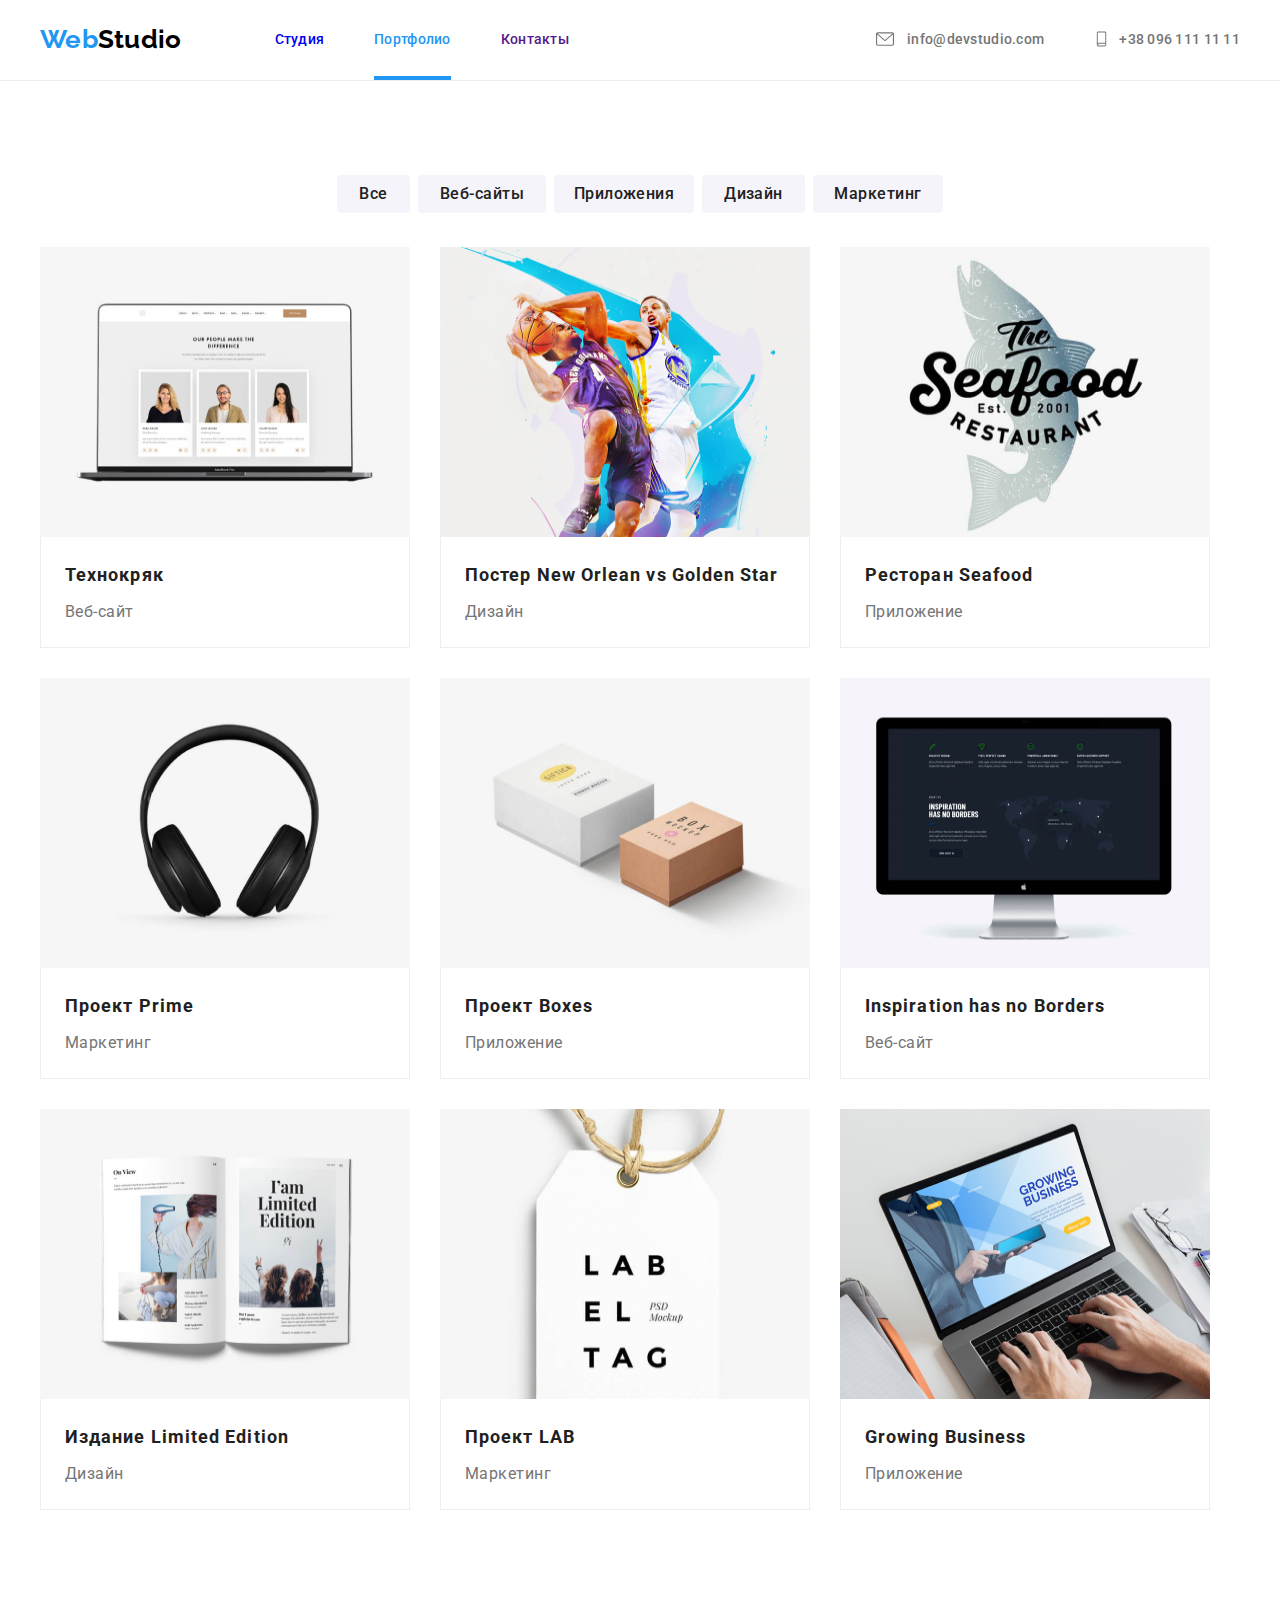
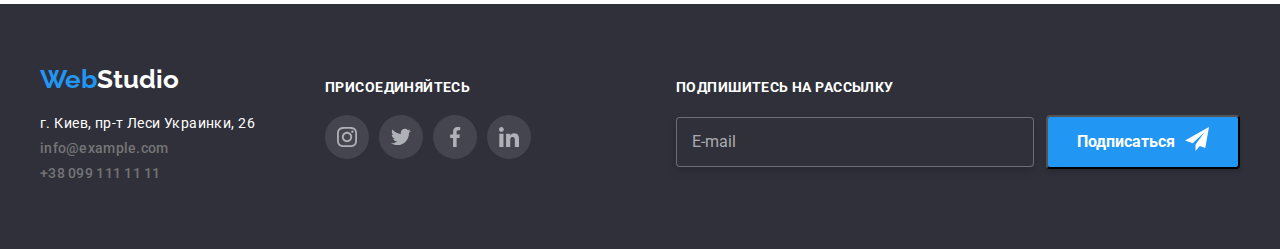
==== portfolio.html @ 37cac884 "Создает репозиторий" ====
<!DOCTYPE html>
<html lang="ru">
<head>
    <meta charset="UTF-8">
    <meta name="viewport" content="width=device-width, initial-scale=1.0">
    <title lang="en">WebStudio</title>
    <link <link href="https://fonts.googleapis.com/css2?family=Raleway:wght@700&family=Roboto:wght@400;500;700;900&display=swap" rel="stylesheet">
    <link rel="stylesheet" href="https://cdnjs.cloudflare.com/ajax/libs/modern-normalize/1.0.0/modern-normalize.min.css" integrity="sha512-ISS7cAi1PEhQ8jnbJpJZMd29NlhNj4AWYyLOSp2CE/CsHxTCu+r+t0D2yoJudVrd0/8fTVPUVDzY5Tvli75u/g==" crossorigin="anonymous" />
    <link rel="stylesheet" href="./css/portfolio.min.css">
</head>
<body class="portfolio-body">
    <header class="header header-portfolio">
            <div class="container">
                    <nav class="nav">
                        <div class="container-nav">
                            <a class="container-nav-logo animate__bounce" lang="en" href="#">
                            <span class="logo-first">Web</span><span class="logo-second">Studio</span>
                            </a>
                            <ul class="container-nav-nav-list">
                                <li class="nav-list"><a class="nav-list-studio" href="index.html">Студия</a></li>
                                <li class="nav-list"><a class="nav-list-portfolio current-portfolio" href="portfolio.html">Портфолио</a></li>
                                <li class="nav-list"><a class="nav-list-contacts" href="">Контакты</a></li>                               
                            </ul>
                        </div>
                    </nav>
                    <ul class="container-contacts">
                        <li class="contacts-envelope contacts">
                             
                            <a class="mail" href="mailto:info@devstudio.com"><svg class="icon-envelope">
                                <use  href="./symbol-defs.svg#icon-envelope"></use></svg>info@devstudio.com</a>
                        </li>
                        <li class="contacts-smartphone contacts">
                            
                            <a class="tel " href="tel:+380961111111"><svg class="icon-smartphone">
                                <use  href="./symbol-defs.svg#icon-smartphone-1"></use></svg>+38 096 111 11 11</a>
                        </li>
                    </ul>                  
            </div>                    
        </header>
    <main>
        
            <section class="btn-list container">
                <ul class="btn-list">
                    <div class="container-btn-list">
                        <li class="btn-sheet"><button class="btn-item btn-first" type="button">Все</button></li>
                        <li class="btn-sheet"><button class="btn-item btn-second" type="button">Веб-сайты</button></li>
                        <li class="btn-sheet"><button class="btn-item btn-third" type="button">Приложения</button></li>
                        <li class="btn-sheet"><button class="btn-item btn-fourth" type="button">Дизайн</button></li>
                        <li class="btn-sheet"><button class="btn-item btn-fifth" type="button">Маркетинг</button></li>
                    </div>
                </ul>
            </section>
            <section class="examples">
                <ul class="examples-list">
                    <div class="container-examples-list container">
                        
                            <li class="examples-item">
                                <a class="examples-link" href="#">
                                    <div class="item-one">
                                        <div class="examples-foto">
                                            <img class="examples-item-picture" src="Images/portfolio/img.png" alt="Ноутбук с примером работы" width="370" height="290">
                                            <div class="examples-text"><p>Технокряк это современная площадка распространения коронавируса. Компании используют эту платформу для цифрового шпионажа и атак на защищённые сервера конкурентов.</p></div>
                                        </div>
                                        <div class="card"><h2 class="examples-title">Технокряк</h2><p class="example-description">Веб-сайт</p></div>
                                    </div>
                                </a>
                            </li>
                            <li class="examples-item">
                                <a class="examples-link" href="#">
                                    <div class="item-one">
                                        <div class="examples-foto">
                                            <img class="examples-item-picture" src="Images/portfolio/img-1.png" alt="Ноутбук с примером работы" width="370" height="290">
                                            <div class="examples-text"><p>Технокряк это современная площадка распространения коронавируса. Компании используют эту платформу для цифрового шпионажа и атак на защищённые сервера конкурентов.</p></div>
                                        </div>
                                        <div class="card"><h2 class="examples-title">Постер <span lang="en"> New Orlean vs Golden Star</span></h2><p class="example-description">Дизайн</p></div>
                                    </div>
                                </a>
                            </li>
                            <li class="examples-item">
                                <a class="examples-link" href="#">
                                    <div class="item-one">
                                        <div class="examples-foto">
                                            <img class="examples-item-picture" src="Images/portfolio/img-2.png" alt="Ноутбук с примером работы" width="370" height="290">
                                            <div class="examples-text"><p>Технокряк это современная площадка распространения коронавируса. Компании используют эту платформу для цифрового шпионажа и атак на защищённые сервера конкурентов.</p></div>
                                        </div>
                                        <div class="card"><h2 class="examples-title">Ресторан <span lang="en">Seafood</span></h2><p class="example-description">Приложение</p></div
                                    </div>
                                </a>
                            </li>
                            <li class="examples-item">
                                <a class="examples-link" href="#">
                                    <div class="item-one">
                                        <div class="examples-foto">
                                            <img class="examples-item-picture" src="Images/portfolio/img-3.png" alt="Ноутбук с примером работы" width="370" height="290">
                                            <div class="examples-text"><p>Технокряк это современная площадка распространения коронавируса. Компании используют эту платформу для цифрового шпионажа и атак на защищённые сервера конкурентов.</p></div>
                                        </div>
                                        <div class="card"><h2 class="examples-title">Проект <span lang="en">Prime</span></h2><p class="example-description">Маркетинг</p></div>
                                    </div>
                                </a>
                            </li>
                            <li class="examples-item">
                                <a class="examples-link" href="#">
                                    <div class="item-one">
                                        <div class="examples-foto">
                                            <img class="examples-item-picture" src="Images/portfolio/img-4.png" alt="Ноутбук с примером работы" width="370" height="290">
                                            <div class="examples-text"><p>Технокряк это современная площадка распространения коронавируса. Компании используют эту платформу для цифрового шпионажа и атак на защищённые сервера конкурентов.</p></div>
                                        </div>
                                        <div class="card"><h2 class="examples-title">Проект <span lang="en">Boxes</span></h2><p class="example-description">Приложение</p></div>
                                    </div>
                                </a>
                            </li>
                            <li class="examples-item">
                                <a class="examples-link" href="#">
                                    <div class="item-one">
                                        <div class="examples-foto">
                                            <img class="examples-item-picture" src="Images/portfolio/img-5.png" alt="Ноутбук с примером работы" width="370" height="290">
                                            <div class="examples-text"><p>Технокряк это современная площадка распространения коронавируса. Компании используют эту платформу для цифрового шпионажа и атак на защищённые сервера конкурентов.</p></div>
                                        </div>
                                        <div class="card"><h2 class="examples-title" lang="en">Inspiration has no Borders</h2><p class="example-description">Веб-сайт</p></div>
                                    </div>
                                </a>
                            </li>
                            <li class="examples-item">
                                <a class="examples-link" href="#">
                                    <div class="item-one">
                                        <div class="examples-foto">
                                            <img class="examples-item-picture" src="Images/portfolio/img-6.png" alt="Ноутбук с примером работы" width="370" height="290">
                                            <div class="examples-text"><p>Технокряк это современная площадка распространения коронавируса. Компании используют эту платформу для цифрового шпионажа и атак на защищённые сервера конкурентов.</p></div>
                                        </div>
                                        <div class="card"><h2 class="examples-title">Издание <span lang="en">Limited Edition</span></h2><p class="example-description">Дизайн</p></div>
                                    </div>
                                </a>
                            </li>
                            <li class="examples-item">
                                <a class="examples-link" href="#">
                                    <div class="item-one">
                                        <div class="examples-foto">
                                            <img class="examples-item-picture" src="Images/portfolio/img-7.png" alt="Ноутбук с примером работы" width="370" height="290">
                                            <div class="examples-text"><p>Технокряк это современная площадка распространения коронавируса. Компании используют эту платформу для цифрового шпионажа и атак на защищённые сервера конкурентов.</p></div>
                                        </div>
                                        <div class="card"><h2 class="examples-title">Проект <span lang="en">LAB</span></h2><p class="example-description">Маркетинг</p></div>
                                    </div>
                                </a>
                            </li>
                            <li class="examples-item">
                                <a class="examples-link" href="#">
                                    <div class="item-one">
                                        <div class="examples-foto">
                                            <img class="examples-item-picture" src="Images/portfolio/img-8.png" alt="Ноутбук с примером работы" width="370" height="290">
                                            <div class="examples-text"><p>Технокряк это современная площадка распространения коронавируса. Компании используют эту платформу для цифрового шпионажа и атак на защищённые сервера конкурентов.</p></div>
                                        </div>
                                        <div class="card"><h2 class="examples-title" lang="en">Growing Business</h2><p class="example-description">Приложение</p></div>
                                    </div>
                                </a>
                            </li>
                    </div>
                </ul>
            </section>
        
    </main>
    <footer class="footer">
        <div class="container footer-all">
            <div class="footer-content">
                <div class="container-adress">
                    <div class="container-logo">
                        <a class="container-nav-logo" lang="en" href="#"> 
                            <span class="logo-first">Web</span><span class="logo-foot">Studio</span></a> 
                    </div>
                    <address class="adress">
                        <div class="container-adress">
                            <p class="adress-sity">г. Киев, пр-т Леси Украинки, 26</p>
                            <ul class="contacts">
                                <li><a class="mail mail-footer" href="mailto:info@example.com">info@example.com</a></li>
                                <li><a class="tel" href="tel:+380991111111">+38 099 111 11 11</a></li>
                            </ul>
                        </div>
                    </address>
                </div>
                <div class="container-join">
                    <p class="join">присоединяйтесь</p>
                    <ul class="social-list">
                        <div class="container-social-list">
                            <li class="social-list-item social-list-footer"><a class="social-link social-link-footer" href="#"><svg class="social-icon"><use href="./symbol-defs.svg#icon-instagram-2-1"></use></svg></a></li>
                            <li class="social-list-item social-list-footer"><a class="social-link social-link-footer" href="#"><svg class="social-icon"><use href="./symbol-defs.svg#icon-twitter-1-1"></use></svg></a></li>
                            <li class="social-list-item social-list-footer"><a class="social-link social-link-footer" href="#"><svg class="social-icon"><use href="./symbol-defs.svg#icon-facebook-1-1"></use></svg></a></li>
                            <li class="social-list-item social-list-footer"><a class="social-link social-link-footer" href="#"><svg class="social-icon"><use href="./symbol-defs.svg#icon-linkedin-1-1"></use></svg></a></li>
                        </div>
                    </ul>
                </div>
            </div> 
            <div class="footer-form">
                <p class="footer-form-title">Подпишитесь на рассылку</p>
                    <form>
                        <div class="form-shape">
                            <input class="footer-input-mail" type="text" name="footer-form-name" placeholder=" " id="form-mail" >
                            <label class="footer-form-name" for="form-mail">E-mail</label>
                            <button type="submit" class="footer-form-btn">
                                <span class="footer-btn-title">Подписаться</span>
                                <svg  class="footer-form-icon"><use href="./symbol-defs.svg#icon-icon-send-1"></use></svg>
                            </button>
                        </div>
                    </form>   
            </div>   
        </div>    
    </footer>     
</body>
</html>
---- css/portfolio.min.css ----
h1,h2,h3,h4,h5,h6{margin:0}ul,ol{margin:0;padding:0}p{margin:0}body{margin:0}.container-nav{display:-webkit-box;display:-ms-flexbox;display:flex;-webkit-box-align:center;-ms-flex-align:center;align-items:center}.container-nav-nav-list{display:-webkit-box;display:-ms-flexbox;display:flex;-webkit-box-align:center;-ms-flex-align:center;align-items:center;color:#212121;position:relative}.container-nav-logo{font-size:26px;font-weight:700;line-height:1.192;font-family:Raleway,sans-serif;text-decoration:none;-webkit-animation-duration:1000ms;animation-duration:1000ms}.logo-first{color:#2196F3}.logo-second{color:#000000}.nav-list{position:relative}.header{padding-bottom:25px;padding-top:24px}.header .container-nav-logo{margin-right:93px}.nav-list:not(:first-child){margin-left:50px}.nav-list-studio,.nav-list-portfolio,.nav-list-contacts{-webkit-transition:250ms cubic-bezier(0.4, 0, 0.2, 1);transition:250ms cubic-bezier(0.4, 0, 0.2, 1);display:block}.mail .icon-envelope{width:24px;height:18px;margin-right:10px;fill:#757575}.mail{display:-webkit-box;display:-ms-flexbox;display:flex;-webkit-box-align:center;-ms-flex-align:center;align-items:center;-webkit-transition:250ms cubic-bezier(0.4, 0, 0.2, 1);transition:250ms cubic-bezier(0.4, 0, 0.2, 1)}.tel{display:-webkit-box;display:-ms-flexbox;display:flex;-webkit-box-align:center;-ms-flex-align:center;align-items:center;-webkit-transition:250ms cubic-bezier(0.4, 0, 0.2, 1);transition:250ms cubic-bezier(0.4, 0, 0.2, 1)}.tel .icon-smartphone{width:15px;height:24px;margin-right:10px;fill:#757575}.current-studio{color:#2196F3}.current-studio::after{content:'';display:block;width:100%;height:4px;background-color:#2196F3;position:absolute;top:44px}.current-portfolio{color:#2196F3}.current-portfolio::after{content:'';width:100%;display:block;height:4px;background-color:#2196F3;position:absolute;top:45px}.contacts-smartphone{margin-left:50px;display:-webkit-box;display:-ms-flexbox;display:flex;-webkit-box-align:center;-ms-flex-align:center;align-items:center}.contacts-envelope{display:-webkit-box;display:-ms-flexbox;display:flex;-webkit-box-align:center;-ms-flex-align:center;align-items:center}.icon-envelope:hover,.icon-envelope:focus,.icon-smartphone:hover,.icon-smartphone:focus{fill:#2196F3}.mail:focus .icon-envelope,.mail:hover .icon-envelope,.tel:hover .icon-smartphone,.tel:focus .icon-smartphone{fill:#2196F3}.container{width:1200px;padding:0 15px;margin:0 auto}.header>.container{display:-webkit-box;display:-ms-flexbox;display:flex;-webkit-box-align:center;-ms-flex-align:center;align-items:center;-webkit-box-pack:justify;-ms-flex-pack:justify;justify-content:space-between}.container-contacts{display:-webkit-box;display:-ms-flexbox;display:flex;-webkit-box-align:center;-ms-flex-align:center;align-items:center}.nav{font-family:Roboto,sans-serif;font-style:normal;font-weight:500;font-size:14px;line-height:1.143;letter-spacing:0.02em}.nav-list,.contacts,.advantages-list,.we_made_job-list,.our-team-list,.btn-list,.examples-list{list-style:none}.nav-list-studio,.nav-list-portfolio,.nav-list-contacts{text-decoration:none}.nav-list-studio:hover,.nav-list-studio:focus,.nav-list-portfolio:hover,.nav-list-portfolio:focus,.nav-list-contacts:hover,.nav-list-contacts:focus{color:#2196F3}.mail,.tel{text-decoration:none;color:#757575;font-style:normal;font-family:Roboto,sans-serif;font-style:normal;font-weight:500;font-size:14px;line-height:1.143;letter-spacing:0.02em}.mail:hover,.mail:focus,.tel:hover,.tel:focus{color:#2196F3}.name{padding-top:30px}.position{margin-top:10px}.our_team-item-title{font-family:Roboto,sans-serif;font-style:normal;font-weight:500;font-size:16px;line-height:1.188;text-align:center;letter-spacing:0.03em;color:#212121}.our_team-item-position{font-family:Roboto,sans-serif;font-style:normal;font-weight:normal;font-size:16px;line-height:1.188;text-align:center;letter-spacing:0.03em;color:#757575;margin-bottom:16px}.card-item-studio{border-radius:0 0 4px 4px;-webkit-box-shadow:0px 1px 3px rgba(0,0,0,0.12),0px 1px 1px rgba(0,0,0,0.14),0px 2px 1px rgba(0,0,0,0.2);box-shadow:0px 1px 3px rgba(0,0,0,0.12),0px 1px 1px rgba(0,0,0,0.14),0px 2px 1px rgba(0,0,0,0.2);background-color:#FFFFFF}.our_team{padding-top:94px;padding-bottom:94px;background-color:#F5F4FA}.our-team-list{display:-webkit-box;display:-ms-flexbox;display:flex;-webkit-box-pack:justify;-ms-flex-pack:justify;justify-content:space-between;margin-top:50px;padding-bottom:30px}.our-team-list:not(:last-child){margin-right:30px}.our_team{background-color:#F5F4FA}.social-list{list-style-type:none}.social-list-item{display:-webkit-box;display:-ms-flexbox;display:flex}.social-link{display:-webkit-box;display:-ms-flexbox;display:flex;-webkit-box-pack:center;-ms-flex-pack:center;justify-content:center;-webkit-box-align:center;-ms-flex-align:center;align-items:center;width:44px;height:44px;border-radius:50%;-webkit-transition:250ms cubic-bezier(0.4, 0, 0.2, 1);transition:250ms cubic-bezier(0.4, 0, 0.2, 1)}.social-link:hover,.social-link:focus{background-color:#2196F3}.container-social-list{display:-webkit-box;display:-ms-flexbox;display:flex;-webkit-box-pack:justify;-ms-flex-pack:justify;justify-content:space-between;padding-bottom:30px;padding-right:32px;padding-left:32px}.social-icon{display:inline-block;margin-left:auto;margin-right:auto;margin-top:auto;margin-bottom:auto;width:20px;height:20px;fill:#AFB1B8}.social-link:hover .social-icon,.social-link:focus .social-icon{fill:#FFFFFF}.footer{background-color:#2F303A;padding-top:60px;padding-bottom:60px}.join{font-family:Roboto;font-style:normal;font-weight:bold;font-size:14px;line-height:1.143;letter-spacing:0.03em;text-transform:uppercase;color:#FFFFFF;margin-bottom:20px}.footer-all{display:-webkit-box;display:-ms-flexbox;display:flex;-webkit-box-pack:justify;-ms-flex-pack:justify;justify-content:space-between}.footer-form-title{font-family:Roboto,sans-serif;font-style:normal;font-weight:bold;font-size:14px;line-height:1.143;letter-spacing:0.03em;text-transform:uppercase;margin-bottom:20px;color:#FFFFFF}.form-shape{position:relative;display:-webkit-box;display:-ms-flexbox;display:flex;-webkit-box-align:center;-ms-flex-align:center;align-items:center}.footer-form{margin-left:70px;padding-top:15px}.footer-content{display:-webkit-box;display:-ms-flexbox;display:flex;-webkit-box-align:start;-ms-flex-align:start;align-items:flex-start}.footer-btn-title{font-family:Roboto,sans-serif;font-style:normal;font-weight:bold;font-size:16px;line-height:1.875;color:#FFFFFF}.footer-form-btn{background-color:#2196F3;-webkit-box-shadow:0px 4px 4px rgba(0,0,0,0.15);box-shadow:0px 4px 4px rgba(0,0,0,0.15);border-radius:4px;display:-webkit-box;display:-ms-flexbox;display:flex;margin-left:12px;padding:10px 29px}.footer-input-mail{border:1px solid rgba(255,255,255,0.3);-webkit-box-sizing:border-box;box-sizing:border-box;-webkit-filter:drop-shadow(0px 4px 4px rgba(0,0,0,0.15));filter:drop-shadow(0px 4px 4px rgba(0,0,0,0.15));border-radius:4px;width:358px;height:50px;background-color:#2F303A;padding-left:75px;color:#ffffff}.footer-form-name{font-family:Roboto,sans-serif;font-style:normal;font-weight:normal;font-size:16px;line-height:1.25;color:rgba(255,255,255,0.6);position:absolute;top:50%;-webkit-transform:translateY(-50%);transform:translateY(-50%);left:16px}.footer-form-icon{width:24px;height:24px;margin-left:10px}.logo-foot{color:#ffffff}.social-link-footer{background:rgba(255,255,255,0.1)}.social-list-footer:not(:last-child){margin-right:10px}.container-logo{margin-bottom:20px}.container-address{text-align:left}.container-join{margin-left:70px;padding-top:15px}.container-join .container-social-list{padding-left:0}.adress-sity{font-family:Roboto,sans-serif;font-style:normal;font-weight:normal;font-size:14px;line-height:24px1 0.714;letter-spacing:0.03em;color:#FFFFFF;margin-bottom:9px}.mail-footer{display:block;margin-bottom:9px}.portfolio-body{margin:0}.container-btn-list{display:-webkit-box;display:-ms-flexbox;display:flex;-webkit-box-pack:center;-ms-flex-pack:center;justify-content:center;padding-bottom:34px;padding-top:94px}.header-portfolio{border-bottom:1px solid #ECECEC}.card{padding:20px;padding-top:20px;padding-bottom:20px;padding-left:24px;padding-right:24px;border-bottom:1px solid #eeeeee;border-left:1px solid #eeeeee;border-right:1px solid #eeeeee}.btn-item{display:block;height:38px;background-color:#F5F4FA;border-radius:4px;border-color:transparent;-webkit-transition:250ms cubic-bezier(0.4, 0, 0.2, 1);transition:250ms cubic-bezier(0.4, 0, 0.2, 1);font-family:Roboto,sans-serif;font-style:normal;font-weight:500;font-size:16px;line-height:1.625;text-align:center;letter-spacing:0.03em;color:#212121}.btn-item:hover,.btn-item:focus{background-color:#2196F3;color:#ffffff;-webkit-box-shadow:0px 4px 4px rgba(0,0,0,0.2);box-shadow:0px 4px 4px rgba(0,0,0,0.2)}.btn-first{width:73px}.btn-second{width:128px}.btn-third{width:140px}.btn-fourth{width:103px}.btn-fifth{width:130px}.btn-list{font-family:Roboto,sans-serif;font-style:normal;font-weight:500;font-size:16px;line-height:1.625;text-align:center;letter-spacing:0.03em;color:#212121}.btn-sheet:not(:last-child){margin-right:8px}.examples-item-picture{display:block}.container-examples-list{display:-webkit-box;display:-ms-flexbox;display:flex;-ms-flex-wrap:wrap;flex-wrap:wrap;padding-bottom:94px}.examples-item:not(:nth-child(3n+1)){margin-left:30px}.examples-item{-ms-flex-preferred-size:CALC(-56.66667%);flex-basis:CALC(-56.66667%)}.examples-item:not(:nth-child(n+7)){margin-bottom:30px}.examples-link{display:block}.examples-link:focus,.examples-link:hover{-webkit-box-shadow:0px 4px 4px rgba(0,0,0,0.2);box-shadow:0px 4px 4px rgba(0,0,0,0.2)}.examples-foto{position:relative;overflow:hidden}.examples-text{position:absolute;top:0;left:0;width:100%;height:100%;padding-left:24px;padding-right:24px;padding-top:63px;padding-bottom:63px;font-family:Roboto,sans-serif;font-style:normal;font-weight:normal;font-size:18px;line-height:1.556;letter-spacing:0.03em;color:#FFFFFF;background-color:rgba(33,150,243,0.9);-webkit-transition:-webkit-transform 250ms cubic-bezier(0.4, 0, 0.2, 1);transition:-webkit-transform 250ms cubic-bezier(0.4, 0, 0.2, 1);transition:transform 250ms cubic-bezier(0.4, 0, 0.2, 1);transition:transform 250ms cubic-bezier(0.4, 0, 0.2, 1), -webkit-transform 250ms cubic-bezier(0.4, 0, 0.2, 1);-webkit-transform:translateY(100%);transform:translateY(100%)}.examples-link:hover .examples-text,.examples-link:focus .examples-text{-webkit-transform:translateY(0);transform:translateY(0)}.examples-title{font-family:Roboto,sans-serif;font-style:normal;font-weight:bold;font-size:18px;line-height:2;letter-spacing:0.06em;color:#212121;padding-bottom:4px}.example-description{font-family:Roboto,sans-serif;font-style:normal;font-weight:normal;font-size:16px;line-height:1.875;letter-spacing:0.03em;color:#757575}.padding{padding-bottom:94px}.examples-link{text-decoration:none}
/*# sourceMappingURL=portfolio.min.css.map */
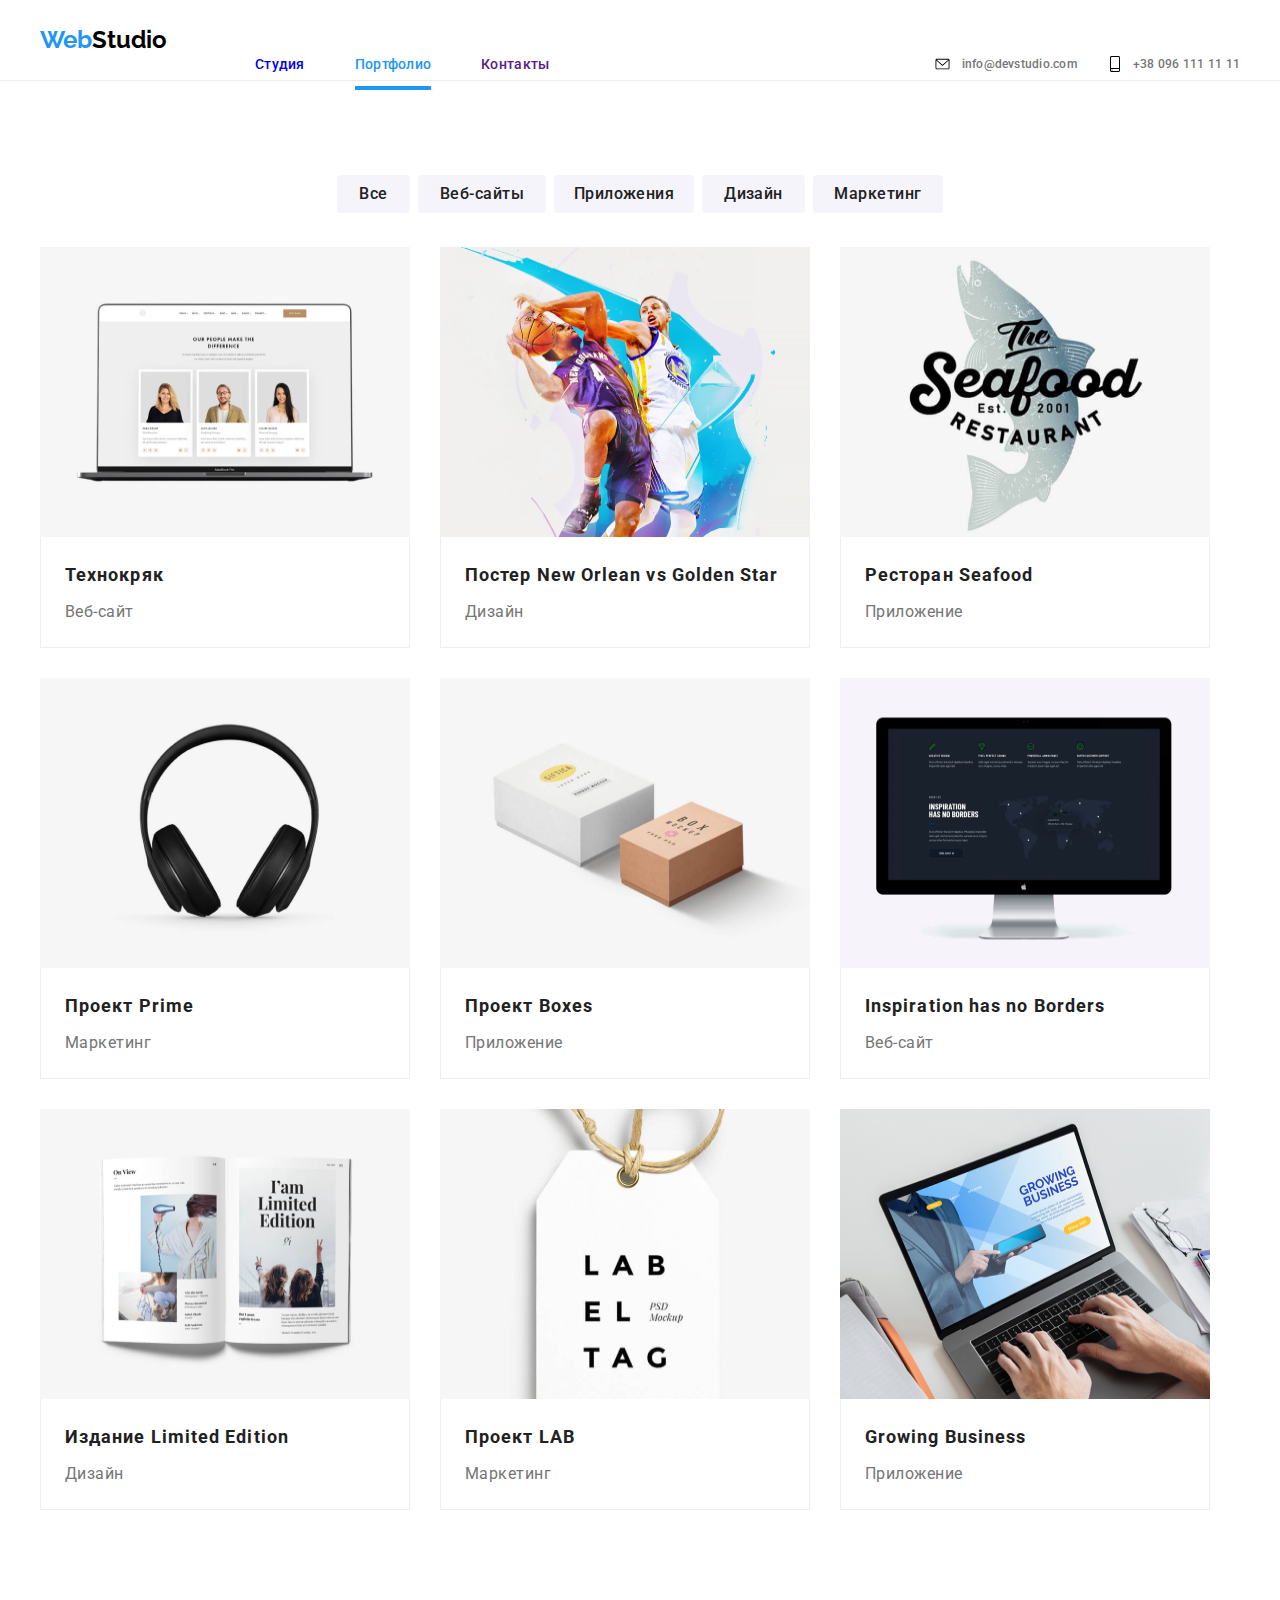
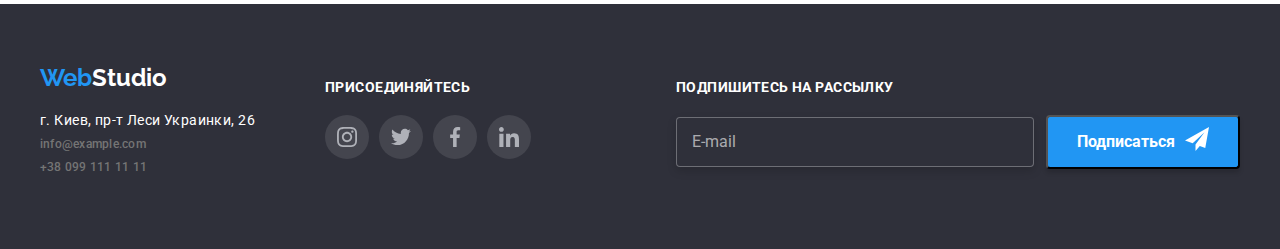
==== commit 938f479d: "Делает хеадер" ====
--- a/portfolio.html
+++ b/portfolio.html
@@ -10,32 +10,38 @@
 </head>
 <body class="portfolio-body">
     <header class="header header-portfolio">
-            <div class="container">
-                    <nav class="nav">
-                        <div class="container-nav">
-                            <a class="container-nav-logo animate__bounce" lang="en" href="#">
-                            <span class="logo-first">Web</span><span class="logo-second">Studio</span>
-                            </a>
-                            <ul class="container-nav-nav-list">
-                                <li class="nav-list"><a class="nav-list-studio" href="index.html">Студия</a></li>
-                                <li class="nav-list"><a class="nav-list-portfolio current-portfolio" href="portfolio.html">Портфолио</a></li>
-                                <li class="nav-list"><a class="nav-list-contacts" href="">Контакты</a></li>                               
-                            </ul>
-                        </div>
-                    </nav>
-                    <ul class="container-contacts">
-                        <li class="contacts-envelope contacts">
-                             
-                            <a class="mail" href="mailto:info@devstudio.com"><svg class="icon-envelope">
-                                <use  href="./symbol-defs.svg#icon-envelope"></use></svg>info@devstudio.com</a>
-                        </li>
-                        <li class="contacts-smartphone contacts">
+        <div class="container">
+            <nav class="nav">
+               <a class="container-nav-logo animate__bounce" lang="en" href="#">
+                   <span class="logo-first">Web</span><span class="logo-second">Studio</span>
+               </a>
+               <button type="button" class="close-menu-btn is-open" data-menu-button>
+                   <svg class="close-menu-icon" aria-label="Переключатель мобильного меню">
+                       <use  class="close-btn-icon"  href="./symbol-defs.svg#icon-close_40px-1"></use>
+                       <use class="menu-btn-icon"  href="./symbol-defs.svg#icon-menu_40px-1"></use>
+                   </svg>
+               </button>
+               <div class="additional-menu">
+                   <ul class="container-nav-nav-list">
+                       <li class="nav-list"><a class="nav-list-studio" href="index.html">Студия</a></li>
+                       <li class="nav-list"><a class="nav-list-portfolio current-portfolio" href="portfolio.html">Портфолио</a></li>
+                       <li class="nav-list"><a class="nav-list-contacts" href="">Контакты</a></li>                               
+                   </ul>
+                   <ul class="container-contacts">
+                       <li class="contacts-envelope contacts">
                             
-                            <a class="tel " href="tel:+380961111111"><svg class="icon-smartphone">
-                                <use  href="./symbol-defs.svg#icon-smartphone-1"></use></svg>+38 096 111 11 11</a>
-                        </li>
-                    </ul>                  
-            </div>                    
+                           <a class="mail" href="mailto:info@devstudio.com"><svg class="icon-envelope">
+                               <use  href="./symbol-defs.svg#icon-envelope"></use></svg>info@devstudio.com</a>
+                       </li>
+                       <li class="contacts-smartphone contacts">
+                           
+                           <a class="tel " href="tel:+380961111111"><svg class="icon-smartphone">
+                               <use  href="./symbol-defs.svg#icon-smartphone-1"></use></svg>+38 096 111 11 11</a>
+                       </li>
+                   </ul> 
+               </div>   
+           </nav>                      
+   </div>                
         </header>
     <main>
         
--- a/css/portfolio.min.css
+++ b/css/portfolio.min.css
@@ -1,2 +1,2 @@
-h1,h2,h3,h4,h5,h6{margin:0}ul,ol{margin:0;padding:0}p{margin:0}body{margin:0}.container-nav{display:-webkit-box;display:-ms-flexbox;display:flex;-webkit-box-align:center;-ms-flex-align:center;align-items:center}.container-nav-nav-list{display:-webkit-box;display:-ms-flexbox;display:flex;-webkit-box-align:center;-ms-flex-align:center;align-items:center;color:#212121;position:relative}.container-nav-logo{font-size:26px;font-weight:700;line-height:1.192;font-family:Raleway,sans-serif;text-decoration:none;-webkit-animation-duration:1000ms;animation-duration:1000ms}.logo-first{color:#2196F3}.logo-second{color:#000000}.nav-list{position:relative}.header{padding-bottom:25px;padding-top:24px}.header .container-nav-logo{margin-right:93px}.nav-list:not(:first-child){margin-left:50px}.nav-list-studio,.nav-list-portfolio,.nav-list-contacts{-webkit-transition:250ms cubic-bezier(0.4, 0, 0.2, 1);transition:250ms cubic-bezier(0.4, 0, 0.2, 1);display:block}.mail .icon-envelope{width:24px;height:18px;margin-right:10px;fill:#757575}.mail{display:-webkit-box;display:-ms-flexbox;display:flex;-webkit-box-align:center;-ms-flex-align:center;align-items:center;-webkit-transition:250ms cubic-bezier(0.4, 0, 0.2, 1);transition:250ms cubic-bezier(0.4, 0, 0.2, 1)}.tel{display:-webkit-box;display:-ms-flexbox;display:flex;-webkit-box-align:center;-ms-flex-align:center;align-items:center;-webkit-transition:250ms cubic-bezier(0.4, 0, 0.2, 1);transition:250ms cubic-bezier(0.4, 0, 0.2, 1)}.tel .icon-smartphone{width:15px;height:24px;margin-right:10px;fill:#757575}.current-studio{color:#2196F3}.current-studio::after{content:'';display:block;width:100%;height:4px;background-color:#2196F3;position:absolute;top:44px}.current-portfolio{color:#2196F3}.current-portfolio::after{content:'';width:100%;display:block;height:4px;background-color:#2196F3;position:absolute;top:45px}.contacts-smartphone{margin-left:50px;display:-webkit-box;display:-ms-flexbox;display:flex;-webkit-box-align:center;-ms-flex-align:center;align-items:center}.contacts-envelope{display:-webkit-box;display:-ms-flexbox;display:flex;-webkit-box-align:center;-ms-flex-align:center;align-items:center}.icon-envelope:hover,.icon-envelope:focus,.icon-smartphone:hover,.icon-smartphone:focus{fill:#2196F3}.mail:focus .icon-envelope,.mail:hover .icon-envelope,.tel:hover .icon-smartphone,.tel:focus .icon-smartphone{fill:#2196F3}.container{width:1200px;padding:0 15px;margin:0 auto}.header>.container{display:-webkit-box;display:-ms-flexbox;display:flex;-webkit-box-align:center;-ms-flex-align:center;align-items:center;-webkit-box-pack:justify;-ms-flex-pack:justify;justify-content:space-between}.container-contacts{display:-webkit-box;display:-ms-flexbox;display:flex;-webkit-box-align:center;-ms-flex-align:center;align-items:center}.nav{font-family:Roboto,sans-serif;font-style:normal;font-weight:500;font-size:14px;line-height:1.143;letter-spacing:0.02em}.nav-list,.contacts,.advantages-list,.we_made_job-list,.our-team-list,.btn-list,.examples-list{list-style:none}.nav-list-studio,.nav-list-portfolio,.nav-list-contacts{text-decoration:none}.nav-list-studio:hover,.nav-list-studio:focus,.nav-list-portfolio:hover,.nav-list-portfolio:focus,.nav-list-contacts:hover,.nav-list-contacts:focus{color:#2196F3}.mail,.tel{text-decoration:none;color:#757575;font-style:normal;font-family:Roboto,sans-serif;font-style:normal;font-weight:500;font-size:14px;line-height:1.143;letter-spacing:0.02em}.mail:hover,.mail:focus,.tel:hover,.tel:focus{color:#2196F3}.name{padding-top:30px}.position{margin-top:10px}.our_team-item-title{font-family:Roboto,sans-serif;font-style:normal;font-weight:500;font-size:16px;line-height:1.188;text-align:center;letter-spacing:0.03em;color:#212121}.our_team-item-position{font-family:Roboto,sans-serif;font-style:normal;font-weight:normal;font-size:16px;line-height:1.188;text-align:center;letter-spacing:0.03em;color:#757575;margin-bottom:16px}.card-item-studio{border-radius:0 0 4px 4px;-webkit-box-shadow:0px 1px 3px rgba(0,0,0,0.12),0px 1px 1px rgba(0,0,0,0.14),0px 2px 1px rgba(0,0,0,0.2);box-shadow:0px 1px 3px rgba(0,0,0,0.12),0px 1px 1px rgba(0,0,0,0.14),0px 2px 1px rgba(0,0,0,0.2);background-color:#FFFFFF}.our_team{padding-top:94px;padding-bottom:94px;background-color:#F5F4FA}.our-team-list{display:-webkit-box;display:-ms-flexbox;display:flex;-webkit-box-pack:justify;-ms-flex-pack:justify;justify-content:space-between;margin-top:50px;padding-bottom:30px}.our-team-list:not(:last-child){margin-right:30px}.our_team{background-color:#F5F4FA}.social-list{list-style-type:none}.social-list-item{display:-webkit-box;display:-ms-flexbox;display:flex}.social-link{display:-webkit-box;display:-ms-flexbox;display:flex;-webkit-box-pack:center;-ms-flex-pack:center;justify-content:center;-webkit-box-align:center;-ms-flex-align:center;align-items:center;width:44px;height:44px;border-radius:50%;-webkit-transition:250ms cubic-bezier(0.4, 0, 0.2, 1);transition:250ms cubic-bezier(0.4, 0, 0.2, 1)}.social-link:hover,.social-link:focus{background-color:#2196F3}.container-social-list{display:-webkit-box;display:-ms-flexbox;display:flex;-webkit-box-pack:justify;-ms-flex-pack:justify;justify-content:space-between;padding-bottom:30px;padding-right:32px;padding-left:32px}.social-icon{display:inline-block;margin-left:auto;margin-right:auto;margin-top:auto;margin-bottom:auto;width:20px;height:20px;fill:#AFB1B8}.social-link:hover .social-icon,.social-link:focus .social-icon{fill:#FFFFFF}.footer{background-color:#2F303A;padding-top:60px;padding-bottom:60px}.join{font-family:Roboto;font-style:normal;font-weight:bold;font-size:14px;line-height:1.143;letter-spacing:0.03em;text-transform:uppercase;color:#FFFFFF;margin-bottom:20px}.footer-all{display:-webkit-box;display:-ms-flexbox;display:flex;-webkit-box-pack:justify;-ms-flex-pack:justify;justify-content:space-between}.footer-form-title{font-family:Roboto,sans-serif;font-style:normal;font-weight:bold;font-size:14px;line-height:1.143;letter-spacing:0.03em;text-transform:uppercase;margin-bottom:20px;color:#FFFFFF}.form-shape{position:relative;display:-webkit-box;display:-ms-flexbox;display:flex;-webkit-box-align:center;-ms-flex-align:center;align-items:center}.footer-form{margin-left:70px;padding-top:15px}.footer-content{display:-webkit-box;display:-ms-flexbox;display:flex;-webkit-box-align:start;-ms-flex-align:start;align-items:flex-start}.footer-btn-title{font-family:Roboto,sans-serif;font-style:normal;font-weight:bold;font-size:16px;line-height:1.875;color:#FFFFFF}.footer-form-btn{background-color:#2196F3;-webkit-box-shadow:0px 4px 4px rgba(0,0,0,0.15);box-shadow:0px 4px 4px rgba(0,0,0,0.15);border-radius:4px;display:-webkit-box;display:-ms-flexbox;display:flex;margin-left:12px;padding:10px 29px}.footer-input-mail{border:1px solid rgba(255,255,255,0.3);-webkit-box-sizing:border-box;box-sizing:border-box;-webkit-filter:drop-shadow(0px 4px 4px rgba(0,0,0,0.15));filter:drop-shadow(0px 4px 4px rgba(0,0,0,0.15));border-radius:4px;width:358px;height:50px;background-color:#2F303A;padding-left:75px;color:#ffffff}.footer-form-name{font-family:Roboto,sans-serif;font-style:normal;font-weight:normal;font-size:16px;line-height:1.25;color:rgba(255,255,255,0.6);position:absolute;top:50%;-webkit-transform:translateY(-50%);transform:translateY(-50%);left:16px}.footer-form-icon{width:24px;height:24px;margin-left:10px}.logo-foot{color:#ffffff}.social-link-footer{background:rgba(255,255,255,0.1)}.social-list-footer:not(:last-child){margin-right:10px}.container-logo{margin-bottom:20px}.container-address{text-align:left}.container-join{margin-left:70px;padding-top:15px}.container-join .container-social-list{padding-left:0}.adress-sity{font-family:Roboto,sans-serif;font-style:normal;font-weight:normal;font-size:14px;line-height:24px1 0.714;letter-spacing:0.03em;color:#FFFFFF;margin-bottom:9px}.mail-footer{display:block;margin-bottom:9px}.portfolio-body{margin:0}.container-btn-list{display:-webkit-box;display:-ms-flexbox;display:flex;-webkit-box-pack:center;-ms-flex-pack:center;justify-content:center;padding-bottom:34px;padding-top:94px}.header-portfolio{border-bottom:1px solid #ECECEC}.card{padding:20px;padding-top:20px;padding-bottom:20px;padding-left:24px;padding-right:24px;border-bottom:1px solid #eeeeee;border-left:1px solid #eeeeee;border-right:1px solid #eeeeee}.btn-item{display:block;height:38px;background-color:#F5F4FA;border-radius:4px;border-color:transparent;-webkit-transition:250ms cubic-bezier(0.4, 0, 0.2, 1);transition:250ms cubic-bezier(0.4, 0, 0.2, 1);font-family:Roboto,sans-serif;font-style:normal;font-weight:500;font-size:16px;line-height:1.625;text-align:center;letter-spacing:0.03em;color:#212121}.btn-item:hover,.btn-item:focus{background-color:#2196F3;color:#ffffff;-webkit-box-shadow:0px 4px 4px rgba(0,0,0,0.2);box-shadow:0px 4px 4px rgba(0,0,0,0.2)}.btn-first{width:73px}.btn-second{width:128px}.btn-third{width:140px}.btn-fourth{width:103px}.btn-fifth{width:130px}.btn-list{font-family:Roboto,sans-serif;font-style:normal;font-weight:500;font-size:16px;line-height:1.625;text-align:center;letter-spacing:0.03em;color:#212121}.btn-sheet:not(:last-child){margin-right:8px}.examples-item-picture{display:block}.container-examples-list{display:-webkit-box;display:-ms-flexbox;display:flex;-ms-flex-wrap:wrap;flex-wrap:wrap;padding-bottom:94px}.examples-item:not(:nth-child(3n+1)){margin-left:30px}.examples-item{-ms-flex-preferred-size:CALC(-56.66667%);flex-basis:CALC(-56.66667%)}.examples-item:not(:nth-child(n+7)){margin-bottom:30px}.examples-link{display:block}.examples-link:focus,.examples-link:hover{-webkit-box-shadow:0px 4px 4px rgba(0,0,0,0.2);box-shadow:0px 4px 4px rgba(0,0,0,0.2)}.examples-foto{position:relative;overflow:hidden}.examples-text{position:absolute;top:0;left:0;width:100%;height:100%;padding-left:24px;padding-right:24px;padding-top:63px;padding-bottom:63px;font-family:Roboto,sans-serif;font-style:normal;font-weight:normal;font-size:18px;line-height:1.556;letter-spacing:0.03em;color:#FFFFFF;background-color:rgba(33,150,243,0.9);-webkit-transition:-webkit-transform 250ms cubic-bezier(0.4, 0, 0.2, 1);transition:-webkit-transform 250ms cubic-bezier(0.4, 0, 0.2, 1);transition:transform 250ms cubic-bezier(0.4, 0, 0.2, 1);transition:transform 250ms cubic-bezier(0.4, 0, 0.2, 1), -webkit-transform 250ms cubic-bezier(0.4, 0, 0.2, 1);-webkit-transform:translateY(100%);transform:translateY(100%)}.examples-link:hover .examples-text,.examples-link:focus .examples-text{-webkit-transform:translateY(0);transform:translateY(0)}.examples-title{font-family:Roboto,sans-serif;font-style:normal;font-weight:bold;font-size:18px;line-height:2;letter-spacing:0.06em;color:#212121;padding-bottom:4px}.example-description{font-family:Roboto,sans-serif;font-style:normal;font-weight:normal;font-size:16px;line-height:1.875;letter-spacing:0.03em;color:#757575}.padding{padding-bottom:94px}.examples-link{text-decoration:none}
+h1,h2,h3,h4,h5,h6{margin:0}ul,ol{margin:0;padding:0}p{margin:0}body{margin:0}.container-nav-logo{font-size:24px;font-weight:700;line-height:1.167;font-family:Raleway,sans-serif;text-decoration:none;-webkit-animation-duration:1000ms;animation-duration:1000ms}.logo-first{color:#2196F3}.close-btn-icon,.menu-btn-icon{fill:#000000;-webkit-transition:250ms cubic-bezier(0.4, 0, 0.2, 1);transition:250ms cubic-bezier(0.4, 0, 0.2, 1)}.close-menu-btn:hover .close-btn-icon,.close-menu-btn:focus .close-btn-icon,.close-menu-btn:hover .menu-btn-icon,.close-menu-btn:focus .menu-btn-icon{fill:#2196F3}.close-menu-btn{background-color:transparent;border:none}.close-menu-icon{width:40px;height:40px;fill:#000000}.close-menu-btn .close-btn-icon{display:none}.close-menu-btn.is-open .close-btn-icon{display:block}.close-menu-btn.is-open .menu-btn-icon{display:none}.logo-second{color:#000000}.header{padding-bottom:25px;padding-top:24px}.nav{position:relative;display:-webkit-box;display:-ms-flexbox;display:flex;-webkit-box-align:center;-ms-flex-align:center;align-items:center;-webkit-box-pack:justify;-ms-flex-pack:justify;justify-content:space-between}.additional-menu{opacity:0;position:absolute;width:100%;height:393px;top:100%;left:0;-webkit-transform:translateY(24px);transform:translateY(24px);background-color:white;display:-webkit-box;display:-ms-flexbox;display:flex;-webkit-box-orient:vertical;-webkit-box-direction:normal;-ms-flex-direction:column;flex-direction:column;-webkit-box-align:center;-ms-flex-align:center;align-items:center}.additional-menu.is-open{opacity:1}@media screen and (max-width: 767px){position:absolute;width:100%;height:393px;top:100%;left:0}.nav-list{font-family:Roboto;font-style:normal;font-weight:500;font-size:18px;line-height:1.167;letter-spacing:0.02em;color:#212121}a{text-decoration:none}ul{list-style-type:none}.nav-list-studio{position:relative}.nav-list-portfolio{position:relative}.container-nav-nav-list{padding-top:60px;margin-bottom:60px;display:-webkit-box;display:-ms-flexbox;display:flex;-webkit-box-orient:vertical;-webkit-box-direction:normal;-ms-flex-direction:column;flex-direction:column;-webkit-box-align:center;-ms-flex-align:center;align-items:center}.nav-list:not(:last-child){margin-bottom:40px}.container{width:480px;padding:0 15px;margin:0 auto}.mail,.tel{font-family:Roboto;font-style:normal;font-weight:500;font-size:18px;line-height:1.167;letter-spacing:0.02em;color:#757575;display:-webkit-box;display:-ms-flexbox;display:flex;-webkit-box-align:center;-ms-flex-align:center;align-items:center}.mail{margin-bottom:16px}.icon-envelope{width:19px;height:14px;margin-right:10px}.icon-smartphone{width:16px;height:20px;margin-right:10px}.container-contacts{display:-webkit-box;display:-ms-flexbox;display:flex;-webkit-box-orient:vertical;-webkit-box-direction:normal;-ms-flex-direction:column;flex-direction:column}.contacts-smartphone,.contacts-envelope{display:-webkit-box;display:-ms-flexbox;display:flex;-webkit-box-orient:horizontal;-webkit-box-direction:normal;-ms-flex-direction:row;flex-direction:row;-webkit-box-align:center;-ms-flex-align:center;align-items:center;padding:0;margin:0}.mail,.tel{display:-webkit-box;display:-ms-flexbox;display:flex;-webkit-box-align:center;-ms-flex-align:center;align-items:center}.mail:hover,.mail:focus,.tel:hover,.tel:focus{color:#2196F3}.nav-list-studio:hover,.nav-list-studio:focus,.nav-list-portfolio:hover,.nav-list-portfolio:focus,.nav-list-contacts:hover,.nav-list-contacts:focus{color:#2196F3}.icon-envelope:hover,.icon-envelope:focus,.icon-smartphone:hover,.icon-smartphone:focus{fill:#2196F3}.mail:focus .icon-envelope,.mail:hover .icon-envelope,.tel:hover .icon-smartphone,.tel:focus .icon-smartphone{fill:#2196F3}.current-studio{color:#2196F3}.current-studio::after{content:'';display:block;width:100%;height:4px;background-color:#2196F3;position:absolute;top:30px}.current-portfolio{color:#2196F3}.current-portfolio::after{content:'';width:100%;display:block;height:4px;background-color:#2196F3;position:absolute;top:30px}.nav-list-studio,.nav-list-portfolio,.nav-list-contacts,.mail,.tel{-webkit-transition:250ms cubic-bezier(0.4, 0, 0.2, 1);transition:250ms cubic-bezier(0.4, 0, 0.2, 1);display:block}@media screen and (min-width: 768px){.additional-menu{opacity:1;position:static;height:-webkit-max-content;height:-moz-max-content;height:max-content;display:-webkit-box;display:-ms-flexbox;display:flex;-webkit-box-orient:horizontal;-webkit-box-direction:normal;-ms-flex-direction:row;flex-direction:row;-webkit-box-align:center;-ms-flex-align:center;align-items:center;-webkit-box-pack:justify;-ms-flex-pack:justify;justify-content:space-between}.container-nav-nav-list{-webkit-box-orient:horizontal;-webkit-box-direction:normal;-ms-flex-direction:row;flex-direction:row;-webkit-box-align:center;-ms-flex-align:center;align-items:center;-webkit-box-pack:center;-ms-flex-pack:center;justify-content:center;margin:0;padding:0}.container{width:768px;padding:0 15px}.nav-list:not(:last-child){margin:0;margin-right:50px}.close-menu-btn{display:none}.nav{position:static;display:-webkit-box;display:-ms-flexbox;display:flex;-webkit-box-align:center;-ms-flex-align:center;align-items:center}.container-nav-logo{margin-right:88px}.header{padding:26px 0;display:-webkit-box;display:-ms-flexbox;display:flex;-webkit-box-align:center;-ms-flex-align:center;align-items:center}.nav-list{font-family:Roboto;font-style:normal;font-weight:500;font-size:14px;line-height:1.143;letter-spacing:0.02em;color:#212121}.mail,.tel{font-family:Roboto;font-style:normal;font-weight:500;font-size:12px;line-height:1.167;letter-spacing:0.02em;color:#757575;display:-webkit-box;display:-ms-flexbox;display:flex;-webkit-box-align:center;-ms-flex-align:center;align-items:center}}@media screen and (min-width: 1200px){.container-contacts{-webkit-box-orient:horizontal;-webkit-box-direction:normal;-ms-flex-direction:row;flex-direction:row;-webkit-box-align:center;-ms-flex-align:center;align-items:center}.container{width:1200px}.mail{margin:0;margin-right:30px;display:-webkit-box;display:-ms-flexbox;display:flex;-webkit-box-align:center;-ms-flex-align:center;align-items:center}.tel{display:-webkit-box;display:-ms-flexbox;display:flex;-webkit-box-align:center;-ms-flex-align:center;align-items:center}.contacts-smartphone,.contacts-envelope{-webkit-box-align:center;-ms-flex-align:center;align-items:center}}.name{padding-top:30px}.position{margin-top:10px}.our_team-item-title{font-family:Roboto,sans-serif;font-style:normal;font-weight:500;font-size:16px;line-height:1.188;text-align:center;letter-spacing:0.03em;color:#212121}.our_team-item-position{font-family:Roboto,sans-serif;font-style:normal;font-weight:normal;font-size:16px;line-height:1.188;text-align:center;letter-spacing:0.03em;color:#757575;margin-bottom:16px}.card-item-studio{border-radius:0 0 4px 4px;-webkit-box-shadow:0px 1px 3px rgba(0,0,0,0.12),0px 1px 1px rgba(0,0,0,0.14),0px 2px 1px rgba(0,0,0,0.2);box-shadow:0px 1px 3px rgba(0,0,0,0.12),0px 1px 1px rgba(0,0,0,0.14),0px 2px 1px rgba(0,0,0,0.2);background-color:#FFFFFF}.our_team{padding-top:94px;padding-bottom:94px;background-color:#F5F4FA}.our-team-list{display:-webkit-box;display:-ms-flexbox;display:flex;-webkit-box-pack:justify;-ms-flex-pack:justify;justify-content:space-between;margin-top:50px;padding-bottom:30px}.our-team-list:not(:last-child){margin-right:30px}.our_team{background-color:#F5F4FA}.social-list{list-style-type:none}.social-list-item{display:-webkit-box;display:-ms-flexbox;display:flex}.social-link{display:-webkit-box;display:-ms-flexbox;display:flex;-webkit-box-pack:center;-ms-flex-pack:center;justify-content:center;-webkit-box-align:center;-ms-flex-align:center;align-items:center;width:44px;height:44px;border-radius:50%;-webkit-transition:250ms cubic-bezier(0.4, 0, 0.2, 1);transition:250ms cubic-bezier(0.4, 0, 0.2, 1)}.social-link:hover,.social-link:focus{background-color:#2196F3}.container-social-list{display:-webkit-box;display:-ms-flexbox;display:flex;-webkit-box-pack:justify;-ms-flex-pack:justify;justify-content:space-between;padding-bottom:30px;padding-right:32px;padding-left:32px}.social-icon{display:inline-block;margin-left:auto;margin-right:auto;margin-top:auto;margin-bottom:auto;width:20px;height:20px;fill:#AFB1B8}.social-link:hover .social-icon,.social-link:focus .social-icon{fill:#FFFFFF}.footer{background-color:#2F303A;padding-top:60px;padding-bottom:60px}.join{font-family:Roboto;font-style:normal;font-weight:bold;font-size:14px;line-height:1.143;letter-spacing:0.03em;text-transform:uppercase;color:#FFFFFF;margin-bottom:20px}.footer-all{display:-webkit-box;display:-ms-flexbox;display:flex;-webkit-box-pack:justify;-ms-flex-pack:justify;justify-content:space-between}.footer-form-title{font-family:Roboto,sans-serif;font-style:normal;font-weight:bold;font-size:14px;line-height:1.143;letter-spacing:0.03em;text-transform:uppercase;margin-bottom:20px;color:#FFFFFF}.form-shape{position:relative;display:-webkit-box;display:-ms-flexbox;display:flex;-webkit-box-align:center;-ms-flex-align:center;align-items:center}.footer-form{margin-left:70px;padding-top:15px}.footer-content{display:-webkit-box;display:-ms-flexbox;display:flex;-webkit-box-align:start;-ms-flex-align:start;align-items:flex-start}.footer-btn-title{font-family:Roboto,sans-serif;font-style:normal;font-weight:bold;font-size:16px;line-height:1.875;color:#FFFFFF}.footer-form-btn{background-color:#2196F3;-webkit-box-shadow:0px 4px 4px rgba(0,0,0,0.15);box-shadow:0px 4px 4px rgba(0,0,0,0.15);border-radius:4px;display:-webkit-box;display:-ms-flexbox;display:flex;margin-left:12px;padding:10px 29px}.footer-input-mail{border:1px solid rgba(255,255,255,0.3);-webkit-box-sizing:border-box;box-sizing:border-box;-webkit-filter:drop-shadow(0px 4px 4px rgba(0,0,0,0.15));filter:drop-shadow(0px 4px 4px rgba(0,0,0,0.15));border-radius:4px;width:358px;height:50px;background-color:#2F303A;padding-left:75px;color:#ffffff}.footer-form-name{font-family:Roboto,sans-serif;font-style:normal;font-weight:normal;font-size:16px;line-height:1.25;color:rgba(255,255,255,0.6);position:absolute;top:50%;-webkit-transform:translateY(-50%);transform:translateY(-50%);left:16px}.footer-form-icon{width:24px;height:24px;margin-left:10px}.logo-foot{color:#ffffff}.social-link-footer{background:rgba(255,255,255,0.1)}.social-list-footer:not(:last-child){margin-right:10px}.container-logo{margin-bottom:20px}.container-address{text-align:left}.container-join{margin-left:70px;padding-top:15px}.container-join .container-social-list{padding-left:0}.adress-sity{font-family:Roboto,sans-serif;font-style:normal;font-weight:normal;font-size:14px;line-height:24px1 0.714;letter-spacing:0.03em;color:#FFFFFF;margin-bottom:9px}.mail-footer{display:block;margin-bottom:9px}.portfolio-body{margin:0}.container-btn-list{display:-webkit-box;display:-ms-flexbox;display:flex;-webkit-box-pack:center;-ms-flex-pack:center;justify-content:center;padding-bottom:34px;padding-top:94px}.header-portfolio{border-bottom:1px solid #ECECEC}.card{padding:20px;padding-top:20px;padding-bottom:20px;padding-left:24px;padding-right:24px;border-bottom:1px solid #eeeeee;border-left:1px solid #eeeeee;border-right:1px solid #eeeeee}.btn-item{display:block;height:38px;background-color:#F5F4FA;border-radius:4px;border-color:transparent;-webkit-transition:250ms cubic-bezier(0.4, 0, 0.2, 1);transition:250ms cubic-bezier(0.4, 0, 0.2, 1);font-family:Roboto,sans-serif;font-style:normal;font-weight:500;font-size:16px;line-height:1.625;text-align:center;letter-spacing:0.03em;color:#212121}.btn-item:hover,.btn-item:focus{background-color:#2196F3;color:#ffffff;-webkit-box-shadow:0px 4px 4px rgba(0,0,0,0.2);box-shadow:0px 4px 4px rgba(0,0,0,0.2)}.btn-first{width:73px}.btn-second{width:128px}.btn-third{width:140px}.btn-fourth{width:103px}.btn-fifth{width:130px}.btn-list{font-family:Roboto,sans-serif;font-style:normal;font-weight:500;font-size:16px;line-height:1.625;text-align:center;letter-spacing:0.03em;color:#212121}.btn-sheet:not(:last-child){margin-right:8px}.examples-item-picture{display:block}.container-examples-list{display:-webkit-box;display:-ms-flexbox;display:flex;-ms-flex-wrap:wrap;flex-wrap:wrap;padding-bottom:94px}.examples-item:not(:nth-child(3n+1)){margin-left:30px}.examples-item{-ms-flex-preferred-size:CALC(-56.66667%);flex-basis:CALC(-56.66667%)}.examples-item:not(:nth-child(n+7)){margin-bottom:30px}.examples-link{display:block}.examples-link:focus,.examples-link:hover{-webkit-box-shadow:0px 4px 4px rgba(0,0,0,0.2);box-shadow:0px 4px 4px rgba(0,0,0,0.2)}.examples-foto{position:relative;overflow:hidden}.examples-text{position:absolute;top:0;left:0;width:100%;height:100%;padding-left:24px;padding-right:24px;padding-top:63px;padding-bottom:63px;font-family:Roboto,sans-serif;font-style:normal;font-weight:normal;font-size:18px;line-height:1.556;letter-spacing:0.03em;color:#FFFFFF;background-color:rgba(33,150,243,0.9);-webkit-transition:-webkit-transform 250ms cubic-bezier(0.4, 0, 0.2, 1);transition:-webkit-transform 250ms cubic-bezier(0.4, 0, 0.2, 1);transition:transform 250ms cubic-bezier(0.4, 0, 0.2, 1);transition:transform 250ms cubic-bezier(0.4, 0, 0.2, 1), -webkit-transform 250ms cubic-bezier(0.4, 0, 0.2, 1);-webkit-transform:translateY(100%);transform:translateY(100%)}.examples-link:hover .examples-text,.examples-link:focus .examples-text{-webkit-transform:translateY(0);transform:translateY(0)}.examples-title{font-family:Roboto,sans-serif;font-style:normal;font-weight:bold;font-size:18px;line-height:2;letter-spacing:0.06em;color:#212121;padding-bottom:4px}.example-description{font-family:Roboto,sans-serif;font-style:normal;font-weight:normal;font-size:16px;line-height:1.875;letter-spacing:0.03em;color:#757575}.padding{padding-bottom:94px}.examples-link{text-decoration:none}
 /*# sourceMappingURL=portfolio.min.css.map */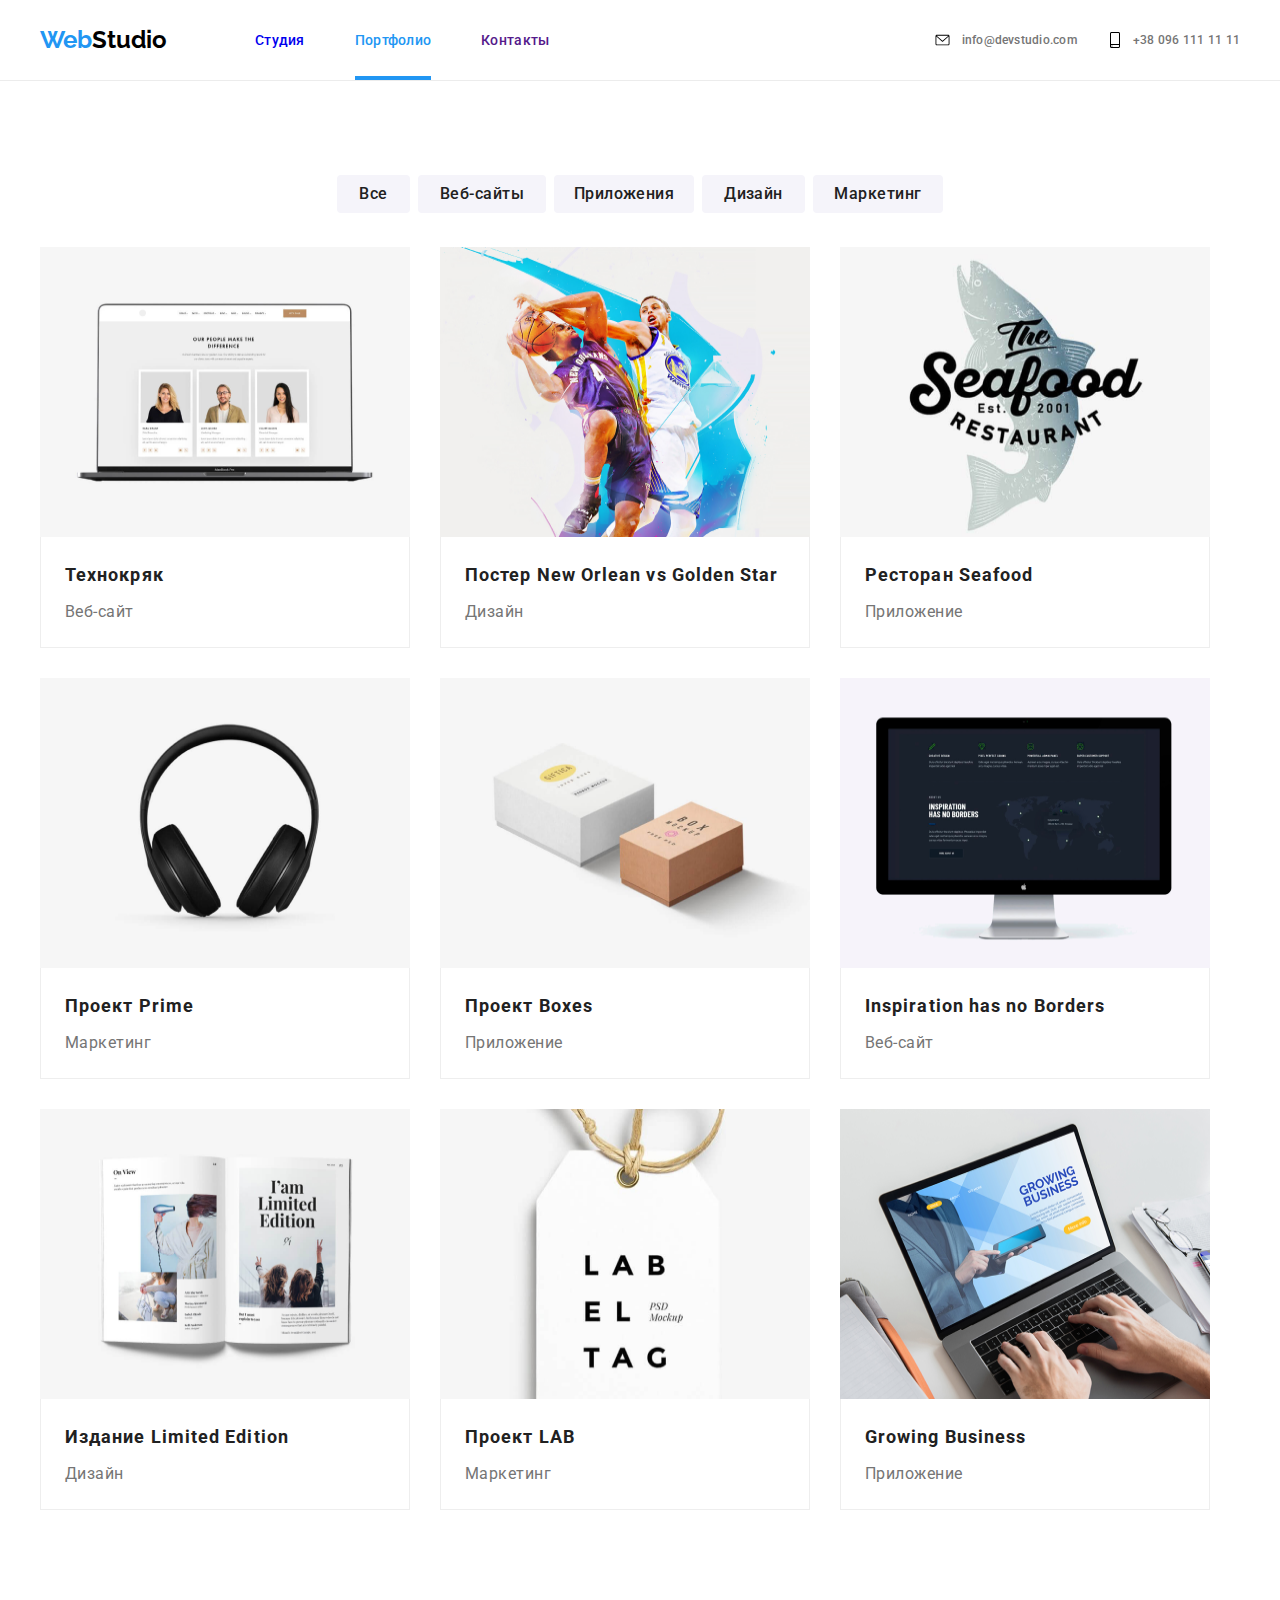
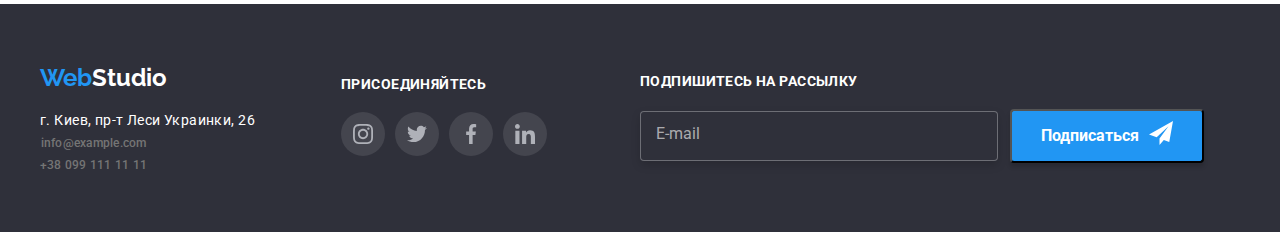
==== commit 7e842e28: "Делает футер" ====
--- a/portfolio.html
+++ b/portfolio.html
@@ -11,38 +11,38 @@
 <body class="portfolio-body">
     <header class="header header-portfolio">
         <div class="container">
-            <nav class="nav">
-               <a class="container-nav-logo animate__bounce" lang="en" href="#">
-                   <span class="logo-first">Web</span><span class="logo-second">Studio</span>
-               </a>
-               <button type="button" class="close-menu-btn is-open" data-menu-button>
-                   <svg class="close-menu-icon" aria-label="Переключатель мобильного меню">
-                       <use  class="close-btn-icon"  href="./symbol-defs.svg#icon-close_40px-1"></use>
-                       <use class="menu-btn-icon"  href="./symbol-defs.svg#icon-menu_40px-1"></use>
-                   </svg>
-               </button>
-               <div class="additional-menu">
-                   <ul class="container-nav-nav-list">
-                       <li class="nav-list"><a class="nav-list-studio" href="index.html">Студия</a></li>
-                       <li class="nav-list"><a class="nav-list-portfolio current-portfolio" href="portfolio.html">Портфолио</a></li>
-                       <li class="nav-list"><a class="nav-list-contacts" href="">Контакты</a></li>                               
-                   </ul>
-                   <ul class="container-contacts">
-                       <li class="contacts-envelope contacts">
-                            
-                           <a class="mail" href="mailto:info@devstudio.com"><svg class="icon-envelope">
-                               <use  href="./symbol-defs.svg#icon-envelope"></use></svg>info@devstudio.com</a>
-                       </li>
-                       <li class="contacts-smartphone contacts">
-                           
-                           <a class="tel " href="tel:+380961111111"><svg class="icon-smartphone">
-                               <use  href="./symbol-defs.svg#icon-smartphone-1"></use></svg>+38 096 111 11 11</a>
-                       </li>
-                   </ul> 
-               </div>   
-           </nav>                      
-   </div>                
-        </header>
+                 <nav class="nav">
+                    <a class="container-nav-logo head-logo animate__bounce" lang="en" href="#">
+                        <span class="logo-first">Web</span><span class="logo-second">Studio</span>
+                    </a>
+                    <button type="button" class="close-menu-btn is-open" data-menu-button>
+                        <svg class="close-menu-icon" aria-label="Переключатель мобильного меню">
+                            <use  class="close-btn-icon"  href="./symbol-defs.svg#icon-close_40px-1"></use>
+                            <use class="menu-btn-icon"  href="./symbol-defs.svg#icon-menu_40px-1"></use>
+                        </svg>
+                    </button>
+                    <div class="additional-menu is-open" data-menu>
+                        <ul class="container-nav-nav-list">
+                            <li class="nav-list"><a class="nav-list-studio" href="index.html">Студия</a></li>
+                            <li class="nav-list"><a class="nav-list-portfolio current-portfolio" href="portfolio.html">Портфолио</a></li>
+                            <li class="nav-list"><a class="nav-list-contacts" href="">Контакты</a></li>                               
+                        </ul>
+                        <ul class="container-contacts">
+                            <li class="contacts-envelope contacts">
+                                 
+                                <a class="mail" href="mailto:info@devstudio.com"><svg class="icon-envelope">
+                                    <use  href="./symbol-defs.svg#icon-envelope"></use></svg>info@devstudio.com</a>
+                            </li>
+                            <li class="contacts-smartphone contacts">
+                                
+                                <a class="tel " href="tel:+380961111111"><svg class="icon-smartphone">
+                                    <use  href="./symbol-defs.svg#icon-smartphone-1"></use></svg>+38 096 111 11 11</a>
+                            </li>
+                        </ul> 
+                    </div>   
+                </nav>                      
+        </div>                    
+    </header>
     <main>
         
             <section class="btn-list container">
@@ -169,7 +169,7 @@
             <div class="footer-content">
                 <div class="container-adress">
                     <div class="container-logo">
-                        <a class="container-nav-logo" lang="en" href="#"> 
+                        <a class="container-nav-logo foot-logo" lang="en" href="#"> 
                             <span class="logo-first">Web</span><span class="logo-foot">Studio</span></a> 
                     </div>
                     <address class="adress">
@@ -177,7 +177,7 @@
                             <p class="adress-sity">г. Киев, пр-т Леси Украинки, 26</p>
                             <ul class="contacts">
                                 <li><a class="mail mail-footer" href="mailto:info@example.com">info@example.com</a></li>
-                                <li><a class="tel" href="tel:+380991111111">+38 099 111 11 11</a></li>
+                                <li><a class="tel tel-footer" href="tel:+380991111111">+38 099 111 11 11</a></li>
                             </ul>
                         </div>
                     </address>
@@ -208,6 +208,8 @@
                     </form>   
             </div>   
         </div>    
-    </footer>     
+    </footer>  
+    <script src="./JS/modal.js"></script>
+    <script src="./JS/mobilemenu.js"></script>   
 </body>
 </html>--- a/css/portfolio.min.css
+++ b/css/portfolio.min.css
@@ -1,2 +1,2 @@
-h1,h2,h3,h4,h5,h6{margin:0}ul,ol{margin:0;padding:0}p{margin:0}body{margin:0}.container-nav-logo{font-size:24px;font-weight:700;line-height:1.167;font-family:Raleway,sans-serif;text-decoration:none;-webkit-animation-duration:1000ms;animation-duration:1000ms}.logo-first{color:#2196F3}.close-btn-icon,.menu-btn-icon{fill:#000000;-webkit-transition:250ms cubic-bezier(0.4, 0, 0.2, 1);transition:250ms cubic-bezier(0.4, 0, 0.2, 1)}.close-menu-btn:hover .close-btn-icon,.close-menu-btn:focus .close-btn-icon,.close-menu-btn:hover .menu-btn-icon,.close-menu-btn:focus .menu-btn-icon{fill:#2196F3}.close-menu-btn{background-color:transparent;border:none}.close-menu-icon{width:40px;height:40px;fill:#000000}.close-menu-btn .close-btn-icon{display:none}.close-menu-btn.is-open .close-btn-icon{display:block}.close-menu-btn.is-open .menu-btn-icon{display:none}.logo-second{color:#000000}.header{padding-bottom:25px;padding-top:24px}.nav{position:relative;display:-webkit-box;display:-ms-flexbox;display:flex;-webkit-box-align:center;-ms-flex-align:center;align-items:center;-webkit-box-pack:justify;-ms-flex-pack:justify;justify-content:space-between}.additional-menu{opacity:0;position:absolute;width:100%;height:393px;top:100%;left:0;-webkit-transform:translateY(24px);transform:translateY(24px);background-color:white;display:-webkit-box;display:-ms-flexbox;display:flex;-webkit-box-orient:vertical;-webkit-box-direction:normal;-ms-flex-direction:column;flex-direction:column;-webkit-box-align:center;-ms-flex-align:center;align-items:center}.additional-menu.is-open{opacity:1}@media screen and (max-width: 767px){position:absolute;width:100%;height:393px;top:100%;left:0}.nav-list{font-family:Roboto;font-style:normal;font-weight:500;font-size:18px;line-height:1.167;letter-spacing:0.02em;color:#212121}a{text-decoration:none}ul{list-style-type:none}.nav-list-studio{position:relative}.nav-list-portfolio{position:relative}.container-nav-nav-list{padding-top:60px;margin-bottom:60px;display:-webkit-box;display:-ms-flexbox;display:flex;-webkit-box-orient:vertical;-webkit-box-direction:normal;-ms-flex-direction:column;flex-direction:column;-webkit-box-align:center;-ms-flex-align:center;align-items:center}.nav-list:not(:last-child){margin-bottom:40px}.container{width:480px;padding:0 15px;margin:0 auto}.mail,.tel{font-family:Roboto;font-style:normal;font-weight:500;font-size:18px;line-height:1.167;letter-spacing:0.02em;color:#757575;display:-webkit-box;display:-ms-flexbox;display:flex;-webkit-box-align:center;-ms-flex-align:center;align-items:center}.mail{margin-bottom:16px}.icon-envelope{width:19px;height:14px;margin-right:10px}.icon-smartphone{width:16px;height:20px;margin-right:10px}.container-contacts{display:-webkit-box;display:-ms-flexbox;display:flex;-webkit-box-orient:vertical;-webkit-box-direction:normal;-ms-flex-direction:column;flex-direction:column}.contacts-smartphone,.contacts-envelope{display:-webkit-box;display:-ms-flexbox;display:flex;-webkit-box-orient:horizontal;-webkit-box-direction:normal;-ms-flex-direction:row;flex-direction:row;-webkit-box-align:center;-ms-flex-align:center;align-items:center;padding:0;margin:0}.mail,.tel{display:-webkit-box;display:-ms-flexbox;display:flex;-webkit-box-align:center;-ms-flex-align:center;align-items:center}.mail:hover,.mail:focus,.tel:hover,.tel:focus{color:#2196F3}.nav-list-studio:hover,.nav-list-studio:focus,.nav-list-portfolio:hover,.nav-list-portfolio:focus,.nav-list-contacts:hover,.nav-list-contacts:focus{color:#2196F3}.icon-envelope:hover,.icon-envelope:focus,.icon-smartphone:hover,.icon-smartphone:focus{fill:#2196F3}.mail:focus .icon-envelope,.mail:hover .icon-envelope,.tel:hover .icon-smartphone,.tel:focus .icon-smartphone{fill:#2196F3}.current-studio{color:#2196F3}.current-studio::after{content:'';display:block;width:100%;height:4px;background-color:#2196F3;position:absolute;top:30px}.current-portfolio{color:#2196F3}.current-portfolio::after{content:'';width:100%;display:block;height:4px;background-color:#2196F3;position:absolute;top:30px}.nav-list-studio,.nav-list-portfolio,.nav-list-contacts,.mail,.tel{-webkit-transition:250ms cubic-bezier(0.4, 0, 0.2, 1);transition:250ms cubic-bezier(0.4, 0, 0.2, 1);display:block}@media screen and (min-width: 768px){.additional-menu{opacity:1;position:static;height:-webkit-max-content;height:-moz-max-content;height:max-content;display:-webkit-box;display:-ms-flexbox;display:flex;-webkit-box-orient:horizontal;-webkit-box-direction:normal;-ms-flex-direction:row;flex-direction:row;-webkit-box-align:center;-ms-flex-align:center;align-items:center;-webkit-box-pack:justify;-ms-flex-pack:justify;justify-content:space-between}.container-nav-nav-list{-webkit-box-orient:horizontal;-webkit-box-direction:normal;-ms-flex-direction:row;flex-direction:row;-webkit-box-align:center;-ms-flex-align:center;align-items:center;-webkit-box-pack:center;-ms-flex-pack:center;justify-content:center;margin:0;padding:0}.container{width:768px;padding:0 15px}.nav-list:not(:last-child){margin:0;margin-right:50px}.close-menu-btn{display:none}.nav{position:static;display:-webkit-box;display:-ms-flexbox;display:flex;-webkit-box-align:center;-ms-flex-align:center;align-items:center}.container-nav-logo{margin-right:88px}.header{padding:26px 0;display:-webkit-box;display:-ms-flexbox;display:flex;-webkit-box-align:center;-ms-flex-align:center;align-items:center}.nav-list{font-family:Roboto;font-style:normal;font-weight:500;font-size:14px;line-height:1.143;letter-spacing:0.02em;color:#212121}.mail,.tel{font-family:Roboto;font-style:normal;font-weight:500;font-size:12px;line-height:1.167;letter-spacing:0.02em;color:#757575;display:-webkit-box;display:-ms-flexbox;display:flex;-webkit-box-align:center;-ms-flex-align:center;align-items:center}}@media screen and (min-width: 1200px){.container-contacts{-webkit-box-orient:horizontal;-webkit-box-direction:normal;-ms-flex-direction:row;flex-direction:row;-webkit-box-align:center;-ms-flex-align:center;align-items:center}.container{width:1200px}.mail{margin:0;margin-right:30px;display:-webkit-box;display:-ms-flexbox;display:flex;-webkit-box-align:center;-ms-flex-align:center;align-items:center}.tel{display:-webkit-box;display:-ms-flexbox;display:flex;-webkit-box-align:center;-ms-flex-align:center;align-items:center}.contacts-smartphone,.contacts-envelope{-webkit-box-align:center;-ms-flex-align:center;align-items:center}}.name{padding-top:30px}.position{margin-top:10px}.our_team-item-title{font-family:Roboto,sans-serif;font-style:normal;font-weight:500;font-size:16px;line-height:1.188;text-align:center;letter-spacing:0.03em;color:#212121}.our_team-item-position{font-family:Roboto,sans-serif;font-style:normal;font-weight:normal;font-size:16px;line-height:1.188;text-align:center;letter-spacing:0.03em;color:#757575;margin-bottom:16px}.card-item-studio{border-radius:0 0 4px 4px;-webkit-box-shadow:0px 1px 3px rgba(0,0,0,0.12),0px 1px 1px rgba(0,0,0,0.14),0px 2px 1px rgba(0,0,0,0.2);box-shadow:0px 1px 3px rgba(0,0,0,0.12),0px 1px 1px rgba(0,0,0,0.14),0px 2px 1px rgba(0,0,0,0.2);background-color:#FFFFFF}.our_team{padding-top:94px;padding-bottom:94px;background-color:#F5F4FA}.our-team-list{display:-webkit-box;display:-ms-flexbox;display:flex;-webkit-box-pack:justify;-ms-flex-pack:justify;justify-content:space-between;margin-top:50px;padding-bottom:30px}.our-team-list:not(:last-child){margin-right:30px}.our_team{background-color:#F5F4FA}.social-list{list-style-type:none}.social-list-item{display:-webkit-box;display:-ms-flexbox;display:flex}.social-link{display:-webkit-box;display:-ms-flexbox;display:flex;-webkit-box-pack:center;-ms-flex-pack:center;justify-content:center;-webkit-box-align:center;-ms-flex-align:center;align-items:center;width:44px;height:44px;border-radius:50%;-webkit-transition:250ms cubic-bezier(0.4, 0, 0.2, 1);transition:250ms cubic-bezier(0.4, 0, 0.2, 1)}.social-link:hover,.social-link:focus{background-color:#2196F3}.container-social-list{display:-webkit-box;display:-ms-flexbox;display:flex;-webkit-box-pack:justify;-ms-flex-pack:justify;justify-content:space-between;padding-bottom:30px;padding-right:32px;padding-left:32px}.social-icon{display:inline-block;margin-left:auto;margin-right:auto;margin-top:auto;margin-bottom:auto;width:20px;height:20px;fill:#AFB1B8}.social-link:hover .social-icon,.social-link:focus .social-icon{fill:#FFFFFF}.footer{background-color:#2F303A;padding-top:60px;padding-bottom:60px}.join{font-family:Roboto;font-style:normal;font-weight:bold;font-size:14px;line-height:1.143;letter-spacing:0.03em;text-transform:uppercase;color:#FFFFFF;margin-bottom:20px}.footer-all{display:-webkit-box;display:-ms-flexbox;display:flex;-webkit-box-pack:justify;-ms-flex-pack:justify;justify-content:space-between}.footer-form-title{font-family:Roboto,sans-serif;font-style:normal;font-weight:bold;font-size:14px;line-height:1.143;letter-spacing:0.03em;text-transform:uppercase;margin-bottom:20px;color:#FFFFFF}.form-shape{position:relative;display:-webkit-box;display:-ms-flexbox;display:flex;-webkit-box-align:center;-ms-flex-align:center;align-items:center}.footer-form{margin-left:70px;padding-top:15px}.footer-content{display:-webkit-box;display:-ms-flexbox;display:flex;-webkit-box-align:start;-ms-flex-align:start;align-items:flex-start}.footer-btn-title{font-family:Roboto,sans-serif;font-style:normal;font-weight:bold;font-size:16px;line-height:1.875;color:#FFFFFF}.footer-form-btn{background-color:#2196F3;-webkit-box-shadow:0px 4px 4px rgba(0,0,0,0.15);box-shadow:0px 4px 4px rgba(0,0,0,0.15);border-radius:4px;display:-webkit-box;display:-ms-flexbox;display:flex;margin-left:12px;padding:10px 29px}.footer-input-mail{border:1px solid rgba(255,255,255,0.3);-webkit-box-sizing:border-box;box-sizing:border-box;-webkit-filter:drop-shadow(0px 4px 4px rgba(0,0,0,0.15));filter:drop-shadow(0px 4px 4px rgba(0,0,0,0.15));border-radius:4px;width:358px;height:50px;background-color:#2F303A;padding-left:75px;color:#ffffff}.footer-form-name{font-family:Roboto,sans-serif;font-style:normal;font-weight:normal;font-size:16px;line-height:1.25;color:rgba(255,255,255,0.6);position:absolute;top:50%;-webkit-transform:translateY(-50%);transform:translateY(-50%);left:16px}.footer-form-icon{width:24px;height:24px;margin-left:10px}.logo-foot{color:#ffffff}.social-link-footer{background:rgba(255,255,255,0.1)}.social-list-footer:not(:last-child){margin-right:10px}.container-logo{margin-bottom:20px}.container-address{text-align:left}.container-join{margin-left:70px;padding-top:15px}.container-join .container-social-list{padding-left:0}.adress-sity{font-family:Roboto,sans-serif;font-style:normal;font-weight:normal;font-size:14px;line-height:24px1 0.714;letter-spacing:0.03em;color:#FFFFFF;margin-bottom:9px}.mail-footer{display:block;margin-bottom:9px}.portfolio-body{margin:0}.container-btn-list{display:-webkit-box;display:-ms-flexbox;display:flex;-webkit-box-pack:center;-ms-flex-pack:center;justify-content:center;padding-bottom:34px;padding-top:94px}.header-portfolio{border-bottom:1px solid #ECECEC}.card{padding:20px;padding-top:20px;padding-bottom:20px;padding-left:24px;padding-right:24px;border-bottom:1px solid #eeeeee;border-left:1px solid #eeeeee;border-right:1px solid #eeeeee}.btn-item{display:block;height:38px;background-color:#F5F4FA;border-radius:4px;border-color:transparent;-webkit-transition:250ms cubic-bezier(0.4, 0, 0.2, 1);transition:250ms cubic-bezier(0.4, 0, 0.2, 1);font-family:Roboto,sans-serif;font-style:normal;font-weight:500;font-size:16px;line-height:1.625;text-align:center;letter-spacing:0.03em;color:#212121}.btn-item:hover,.btn-item:focus{background-color:#2196F3;color:#ffffff;-webkit-box-shadow:0px 4px 4px rgba(0,0,0,0.2);box-shadow:0px 4px 4px rgba(0,0,0,0.2)}.btn-first{width:73px}.btn-second{width:128px}.btn-third{width:140px}.btn-fourth{width:103px}.btn-fifth{width:130px}.btn-list{font-family:Roboto,sans-serif;font-style:normal;font-weight:500;font-size:16px;line-height:1.625;text-align:center;letter-spacing:0.03em;color:#212121}.btn-sheet:not(:last-child){margin-right:8px}.examples-item-picture{display:block}.container-examples-list{display:-webkit-box;display:-ms-flexbox;display:flex;-ms-flex-wrap:wrap;flex-wrap:wrap;padding-bottom:94px}.examples-item:not(:nth-child(3n+1)){margin-left:30px}.examples-item{-ms-flex-preferred-size:CALC(-56.66667%);flex-basis:CALC(-56.66667%)}.examples-item:not(:nth-child(n+7)){margin-bottom:30px}.examples-link{display:block}.examples-link:focus,.examples-link:hover{-webkit-box-shadow:0px 4px 4px rgba(0,0,0,0.2);box-shadow:0px 4px 4px rgba(0,0,0,0.2)}.examples-foto{position:relative;overflow:hidden}.examples-text{position:absolute;top:0;left:0;width:100%;height:100%;padding-left:24px;padding-right:24px;padding-top:63px;padding-bottom:63px;font-family:Roboto,sans-serif;font-style:normal;font-weight:normal;font-size:18px;line-height:1.556;letter-spacing:0.03em;color:#FFFFFF;background-color:rgba(33,150,243,0.9);-webkit-transition:-webkit-transform 250ms cubic-bezier(0.4, 0, 0.2, 1);transition:-webkit-transform 250ms cubic-bezier(0.4, 0, 0.2, 1);transition:transform 250ms cubic-bezier(0.4, 0, 0.2, 1);transition:transform 250ms cubic-bezier(0.4, 0, 0.2, 1), -webkit-transform 250ms cubic-bezier(0.4, 0, 0.2, 1);-webkit-transform:translateY(100%);transform:translateY(100%)}.examples-link:hover .examples-text,.examples-link:focus .examples-text{-webkit-transform:translateY(0);transform:translateY(0)}.examples-title{font-family:Roboto,sans-serif;font-style:normal;font-weight:bold;font-size:18px;line-height:2;letter-spacing:0.06em;color:#212121;padding-bottom:4px}.example-description{font-family:Roboto,sans-serif;font-style:normal;font-weight:normal;font-size:16px;line-height:1.875;letter-spacing:0.03em;color:#757575}.padding{padding-bottom:94px}.examples-link{text-decoration:none}
+h1,h2,h3,h4,h5,h6{margin:0}ul,ol{margin:0;padding:0}p{margin:0}body{margin:0}.container-nav-logo{font-size:24px;font-weight:700;line-height:1.167;font-family:Raleway,sans-serif;text-decoration:none;-webkit-animation-duration:1000ms;animation-duration:1000ms}.logo-first{color:#2196F3}.close-btn-icon,.menu-btn-icon{fill:#000000;-webkit-transition:250ms cubic-bezier(0.4, 0, 0.2, 1);transition:250ms cubic-bezier(0.4, 0, 0.2, 1)}.close-menu-btn:hover .close-btn-icon,.close-menu-btn:focus .close-btn-icon,.close-menu-btn:hover .menu-btn-icon,.close-menu-btn:focus .menu-btn-icon{fill:#2196F3}.close-menu-btn{background-color:transparent;border:none}.close-menu-icon{width:40px;height:40px;fill:#000000}.close-menu-btn .close-btn-icon{display:none}.close-menu-btn.is-open .close-btn-icon{display:block}.close-menu-btn.is-open .menu-btn-icon{display:none}.logo-second{color:#000000}.header{padding-bottom:25px;padding-top:24px}.nav{position:relative;display:-webkit-box;display:-ms-flexbox;display:flex;-webkit-box-align:center;-ms-flex-align:center;align-items:center;-webkit-box-pack:justify;-ms-flex-pack:justify;justify-content:space-between}.additional-menu{opacity:0;position:absolute;z-index:100;width:100%;height:393px;top:100%;left:0;-webkit-transform:translateY(24px);transform:translateY(24px);background-color:white;display:-webkit-box;display:-ms-flexbox;display:flex;-webkit-box-orient:vertical;-webkit-box-direction:normal;-ms-flex-direction:column;flex-direction:column;-webkit-box-align:center;-ms-flex-align:center;align-items:center}.additional-menu.is-open{opacity:1}.nav-list{font-family:Roboto;font-style:normal;font-weight:500;font-size:18px;line-height:1.167;letter-spacing:0.02em;color:#212121}a{text-decoration:none}ul{list-style-type:none}.nav-list-studio{position:relative}.nav-list-portfolio{position:relative}.container-nav-nav-list{padding-top:60px;margin-bottom:60px;display:-webkit-box;display:-ms-flexbox;display:flex;-webkit-box-orient:vertical;-webkit-box-direction:normal;-ms-flex-direction:column;flex-direction:column;-webkit-box-align:center;-ms-flex-align:center;align-items:center}.nav-list:not(:last-child){margin-bottom:40px}.container{width:480px;padding:0 15px;margin:0 auto}.mail,.tel{font-family:Roboto;font-style:normal;font-weight:500;font-size:18px;line-height:1.167;letter-spacing:0.02em;color:#757575;display:-webkit-box;display:-ms-flexbox;display:flex;-webkit-box-align:center;-ms-flex-align:center;align-items:center}.mail{margin-bottom:16px}.icon-envelope{width:19px;height:14px;margin-right:10px}.icon-smartphone{width:16px;height:20px;margin-right:10px}.container-contacts{display:-webkit-box;display:-ms-flexbox;display:flex;-webkit-box-orient:vertical;-webkit-box-direction:normal;-ms-flex-direction:column;flex-direction:column}.contacts-smartphone,.contacts-envelope{display:-webkit-box;display:-ms-flexbox;display:flex;-webkit-box-orient:horizontal;-webkit-box-direction:normal;-ms-flex-direction:row;flex-direction:row;-webkit-box-align:center;-ms-flex-align:center;align-items:center;padding:0;margin:0}.mail,.tel{display:-webkit-box;display:-ms-flexbox;display:flex;-webkit-box-align:center;-ms-flex-align:center;align-items:center}.mail:hover,.mail:focus,.tel:hover,.tel:focus{color:#2196F3}.nav-list-studio:hover,.nav-list-studio:focus,.nav-list-portfolio:hover,.nav-list-portfolio:focus,.nav-list-contacts:hover,.nav-list-contacts:focus{color:#2196F3}.icon-envelope:hover,.icon-envelope:focus,.icon-smartphone:hover,.icon-smartphone:focus{fill:#2196F3}.mail:focus .icon-envelope,.mail:hover .icon-envelope,.tel:hover .icon-smartphone,.tel:focus .icon-smartphone{fill:#2196F3}.current-studio{color:#2196F3}.current-studio::after{content:'';display:block;width:100%;height:4px;background-color:#2196F3;position:absolute;top:30px}.current-portfolio{color:#2196F3}.current-portfolio::after{content:'';width:100%;display:block;height:4px;background-color:#2196F3;position:absolute;top:30px}.nav-list-studio,.nav-list-portfolio,.nav-list-contacts,.mail,.tel{-webkit-transition:250ms cubic-bezier(0.4, 0, 0.2, 1);transition:250ms cubic-bezier(0.4, 0, 0.2, 1);display:block}@media screen and (min-width: 768px){.additional-menu{opacity:1;position:static;-webkit-transform:translateY(0);transform:translateY(0);height:-webkit-max-content;height:-moz-max-content;height:max-content;display:-webkit-box;display:-ms-flexbox;display:flex;-webkit-box-orient:horizontal;-webkit-box-direction:normal;-ms-flex-direction:row;flex-direction:row;-webkit-box-align:center;-ms-flex-align:center;align-items:center;-webkit-box-pack:justify;-ms-flex-pack:justify;justify-content:space-between}.container-nav-nav-list{-webkit-box-orient:horizontal;-webkit-box-direction:normal;-ms-flex-direction:row;flex-direction:row;-webkit-box-align:center;-ms-flex-align:center;align-items:center;-webkit-box-pack:center;-ms-flex-pack:center;justify-content:center;margin:0;padding:0}.container{width:768px;padding:0 15px}.nav-list:not(:last-child){margin:0;margin-right:50px}.close-menu-btn{display:none}.nav{position:static;display:-webkit-box;display:-ms-flexbox;display:flex;-webkit-box-align:center;-ms-flex-align:center;align-items:center}.head-logo{margin-right:88px}.header{padding:26px 0;display:-webkit-box;display:-ms-flexbox;display:flex;-webkit-box-align:center;-ms-flex-align:center;align-items:center}.nav-list{font-family:Roboto;font-style:normal;font-weight:500;font-size:14px;line-height:1.143;letter-spacing:0.02em;color:#212121}.mail,.tel{font-family:Roboto;font-style:normal;font-weight:500;font-size:12px;line-height:1.167;letter-spacing:0.02em;color:#757575;display:-webkit-box;display:-ms-flexbox;display:flex;-webkit-box-align:center;-ms-flex-align:center;align-items:center}.current-studio::after{content:' ';top:55px}.current-portfolio::after{content:' ';top:55px}}@media screen and (min-width: 1200px){.container-contacts{-webkit-box-orient:horizontal;-webkit-box-direction:normal;-ms-flex-direction:row;flex-direction:row;-webkit-box-align:center;-ms-flex-align:center;align-items:center}.container{width:1200px}.mail{margin:0;margin-right:30px;display:-webkit-box;display:-ms-flexbox;display:flex;-webkit-box-align:center;-ms-flex-align:center;align-items:center}.tel{display:-webkit-box;display:-ms-flexbox;display:flex;-webkit-box-align:center;-ms-flex-align:center;align-items:center}.contacts-smartphone,.contacts-envelope{-webkit-box-align:center;-ms-flex-align:center;align-items:center}.current-studio::after{content:' ';top:44px}.current-portfolio::after{content:' ';top:44px}}.name{padding-top:30px}.position{margin-top:10px}.our_team-item-title{font-family:Roboto,sans-serif;font-style:normal;font-weight:500;font-size:16px;line-height:1.188;text-align:center;letter-spacing:0.03em;color:#212121}.our_team-item-position{font-family:Roboto,sans-serif;font-style:normal;font-weight:normal;font-size:16px;line-height:1.188;text-align:center;letter-spacing:0.03em;color:#757575;margin-bottom:16px}.card-item-studio{border-radius:0 0 4px 4px;-webkit-box-shadow:0px 1px 3px rgba(0,0,0,0.12),0px 1px 1px rgba(0,0,0,0.14),0px 2px 1px rgba(0,0,0,0.2);box-shadow:0px 1px 3px rgba(0,0,0,0.12),0px 1px 1px rgba(0,0,0,0.14),0px 2px 1px rgba(0,0,0,0.2);background-color:#FFFFFF}.our_team{padding-top:94px;padding-bottom:94px;background-color:#F5F4FA}.our-team-list{display:-webkit-box;display:-ms-flexbox;display:flex;-webkit-box-pack:justify;-ms-flex-pack:justify;justify-content:space-between;margin-top:50px;padding-bottom:30px}.our-team-list:not(:last-child){margin-right:30px}.our_team{background-color:#F5F4FA}.social-list{list-style-type:none}.social-list-item{display:-webkit-box;display:-ms-flexbox;display:flex}.social-link{display:-webkit-box;display:-ms-flexbox;display:flex;-webkit-box-pack:center;-ms-flex-pack:center;justify-content:center;-webkit-box-align:center;-ms-flex-align:center;align-items:center;width:44px;height:44px;border-radius:50%;-webkit-transition:250ms cubic-bezier(0.4, 0, 0.2, 1);transition:250ms cubic-bezier(0.4, 0, 0.2, 1)}.social-link:hover,.social-link:focus{background-color:#2196F3}.container-social-list{display:-webkit-box;display:-ms-flexbox;display:flex;-webkit-box-pack:justify;-ms-flex-pack:justify;justify-content:space-between;padding-bottom:30px;padding-right:32px;padding-left:32px}.social-icon{display:inline-block;margin-left:auto;margin-right:auto;margin-top:auto;margin-bottom:auto;width:20px;height:20px;fill:#AFB1B8}.social-link:hover .social-icon,.social-link:focus .social-icon{fill:#FFFFFF}.footer{background-color:#2F303A;padding:60px 0}.container{padding-left:15px;padding-right:15px}.join{font-family:Roboto;font-style:normal;font-weight:bold;font-size:14px;line-height:1.143;letter-spacing:0.03em;text-transform:uppercase;color:#FFFFFF;margin-bottom:20px;display:-webkit-box;display:-ms-flexbox;display:flex;-webkit-box-pack:center;-ms-flex-pack:center;justify-content:center}.footer-all{display:-webkit-box;display:-ms-flexbox;display:flex;-webkit-box-orient:vertical;-webkit-box-direction:normal;-ms-flex-direction:column;flex-direction:column;-webkit-box-align:center;-ms-flex-align:center;align-items:center}.footer-form-title{font-family:Roboto,sans-serif;font-style:normal;font-weight:bold;font-size:14px;line-height:1.143;letter-spacing:0.03em;text-transform:uppercase;margin-bottom:20px;color:#FFFFFF;display:-webkit-box;display:-ms-flexbox;display:flex;-webkit-box-pack:center;-ms-flex-pack:center;justify-content:center}.form-shape{position:relative;margin:0;display:-webkit-box;display:-ms-flexbox;display:flex;-webkit-box-orient:vertical;-webkit-box-direction:normal;-ms-flex-direction:column;flex-direction:column;-webkit-box-align:center;-ms-flex-align:center;align-items:center}.footer-btn-title{font-family:Roboto,sans-serif;font-style:normal;font-weight:bold;font-size:16px;line-height:1.875;color:#FFFFFF}.footer-form-btn{background-color:#2196F3;-webkit-box-shadow:0px 4px 4px rgba(0,0,0,0.15);box-shadow:0px 4px 4px rgba(0,0,0,0.15);border-radius:4px;display:-webkit-box;display:-ms-flexbox;display:flex;-webkit-box-orient:horizontal;-webkit-box-direction:normal;-ms-flex-direction:row;flex-direction:row;padding:10px 29px;-webkit-box-pack:center;-ms-flex-pack:center;justify-content:center}.footer-input-mail{border:1px solid rgba(255,255,255,0.3);-webkit-box-sizing:border-box;box-sizing:border-box;-webkit-filter:drop-shadow(0px 4px 4px rgba(0,0,0,0.15));filter:drop-shadow(0px 4px 4px rgba(0,0,0,0.15));border-radius:4px;width:450px;height:50px;background-color:#2F303A;padding-left:75px;color:#ffffff;margin-bottom:20px}.footer-form-name{font-family:Roboto,sans-serif;font-style:normal;font-weight:normal;font-size:16px;line-height:1.25;color:rgba(255,255,255,0.6);position:absolute;top:50%;-webkit-transform:translateY(-230%);transform:translateY(-230%);left:16px}.footer-form-icon{width:24px;height:24px;margin-left:10px}.logo-foot{color:#ffffff}.social-link-footer{background:rgba(255,255,255,0.1)}.social-list-footer:not(:last-child){margin-right:10px}.container-logo{margin-bottom:20px;display:-webkit-box;display:-ms-flexbox;display:flex;-webkit-box-pack:center;-ms-flex-pack:center;justify-content:center}.contacts{display:-webkit-box;display:-ms-flexbox;display:flex;-webkit-box-orient:vertical;-webkit-box-direction:normal;-ms-flex-direction:column;flex-direction:column;-webkit-box-align:center;-ms-flex-align:center;align-items:center}.container-join .container-social-list{padding-left:0}.container-social-list{padding:0;margin-bottom:60px}.adress-sity{font-family:Roboto,sans-serif;font-style:normal;font-weight:normal;font-size:14px;line-height:24px1 0.714;letter-spacing:0.03em;color:#FFFFFF;margin-bottom:8px;display:-webkit-box;display:-ms-flexbox;display:flex;-webkit-box-pack:center;-ms-flex-pack:center;justify-content:center}.mail-footer{display:block;margin-bottom:8px}.tel-footer{margin-bottom:60px}@media screen and (min-width: 768px){.footer-content{display:-webkit-box;display:-ms-flexbox;display:flex;-webkit-box-orient:horizontal;-webkit-box-direction:normal;-ms-flex-direction:row;flex-direction:row;-webkit-box-pack:justify;-ms-flex-pack:justify;justify-content:space-between}.container{width:768px}.container-adress{margin-right:158px;display:-webkit-box;display:-ms-flexbox;display:flex;-webkit-box-orient:vertical;-webkit-box-direction:normal;-ms-flex-direction:column;flex-direction:column;-webkit-box-align:center;-ms-flex-align:center;align-items:center}.join{margin-top:5px}.foot-logo{margin-right:158px}.mail-footer{margin-right:0}}@media screen and (min-width: 1200px){.container{width:1200px}.footer-all{-webkit-box-orient:horizontal;-webkit-box-direction:normal;-ms-flex-direction:row;flex-direction:row}.container-adress{-webkit-box-pack:start;-ms-flex-pack:start;justify-content:start;margin-right:0}.container-adress{-webkit-box-align:start;-ms-flex-align:start;align-items:flex-start;margin-right:70px;width:231px}.join{margin-top:12px;-webkit-box-pack:start;-ms-flex-pack:start;justify-content:flex-start}.container-join{margin-right:93px}.footer-form-title{-webkit-box-pack:start;-ms-flex-pack:start;justify-content:flex-start}.footer-input-mail{width:358px;margin-right:12px;margin-bottom:0}.form-shape{-webkit-box-orient:horizontal;-webkit-box-direction:normal;-ms-flex-direction:row;flex-direction:row;-webkit-box-align:center;-ms-flex-align:center;align-items:center}.footer-form-name{-webkit-transform:translateY(-60%);transform:translateY(-60%)}.tel-footer{margin:0}.container-social-list{margin-bottom:0}}.portfolio-body{margin:0}.container-btn-list{display:-webkit-box;display:-ms-flexbox;display:flex;-webkit-box-pack:center;-ms-flex-pack:center;justify-content:center;padding-bottom:34px;padding-top:94px}.header-portfolio{border-bottom:1px solid #ECECEC}.card{padding:20px;padding-top:20px;padding-bottom:20px;padding-left:24px;padding-right:24px;border-bottom:1px solid #eeeeee;border-left:1px solid #eeeeee;border-right:1px solid #eeeeee}.btn-item{display:block;height:38px;background-color:#F5F4FA;border-radius:4px;border-color:transparent;-webkit-transition:250ms cubic-bezier(0.4, 0, 0.2, 1);transition:250ms cubic-bezier(0.4, 0, 0.2, 1);font-family:Roboto,sans-serif;font-style:normal;font-weight:500;font-size:16px;line-height:1.625;text-align:center;letter-spacing:0.03em;color:#212121}.btn-item:hover,.btn-item:focus{background-color:#2196F3;color:#ffffff;-webkit-box-shadow:0px 4px 4px rgba(0,0,0,0.2);box-shadow:0px 4px 4px rgba(0,0,0,0.2)}.btn-first{width:73px}.btn-second{width:128px}.btn-third{width:140px}.btn-fourth{width:103px}.btn-fifth{width:130px}.btn-list{font-family:Roboto,sans-serif;font-style:normal;font-weight:500;font-size:16px;line-height:1.625;text-align:center;letter-spacing:0.03em;color:#212121}.btn-sheet:not(:last-child){margin-right:8px}.examples-item-picture{display:block}.container-examples-list{display:-webkit-box;display:-ms-flexbox;display:flex;-ms-flex-wrap:wrap;flex-wrap:wrap;padding-bottom:94px}.examples-item:not(:nth-child(3n+1)){margin-left:30px}.examples-item{-ms-flex-preferred-size:CALC(-56.66667%);flex-basis:CALC(-56.66667%)}.examples-item:not(:nth-child(n+7)){margin-bottom:30px}.examples-link{display:block}.examples-link:focus,.examples-link:hover{-webkit-box-shadow:0px 4px 4px rgba(0,0,0,0.2);box-shadow:0px 4px 4px rgba(0,0,0,0.2)}.examples-foto{position:relative;overflow:hidden}.examples-text{position:absolute;top:0;left:0;width:100%;height:100%;padding-left:24px;padding-right:24px;padding-top:63px;padding-bottom:63px;font-family:Roboto,sans-serif;font-style:normal;font-weight:normal;font-size:18px;line-height:1.556;letter-spacing:0.03em;color:#FFFFFF;background-color:rgba(33,150,243,0.9);-webkit-transition:-webkit-transform 250ms cubic-bezier(0.4, 0, 0.2, 1);transition:-webkit-transform 250ms cubic-bezier(0.4, 0, 0.2, 1);transition:transform 250ms cubic-bezier(0.4, 0, 0.2, 1);transition:transform 250ms cubic-bezier(0.4, 0, 0.2, 1), -webkit-transform 250ms cubic-bezier(0.4, 0, 0.2, 1);-webkit-transform:translateY(100%);transform:translateY(100%)}.examples-link:hover .examples-text,.examples-link:focus .examples-text{-webkit-transform:translateY(0);transform:translateY(0)}.examples-title{font-family:Roboto,sans-serif;font-style:normal;font-weight:bold;font-size:18px;line-height:2;letter-spacing:0.06em;color:#212121;padding-bottom:4px}.example-description{font-family:Roboto,sans-serif;font-style:normal;font-weight:normal;font-size:16px;line-height:1.875;letter-spacing:0.03em;color:#757575}.padding{padding-bottom:94px}.examples-link{text-decoration:none}
 /*# sourceMappingURL=portfolio.min.css.map */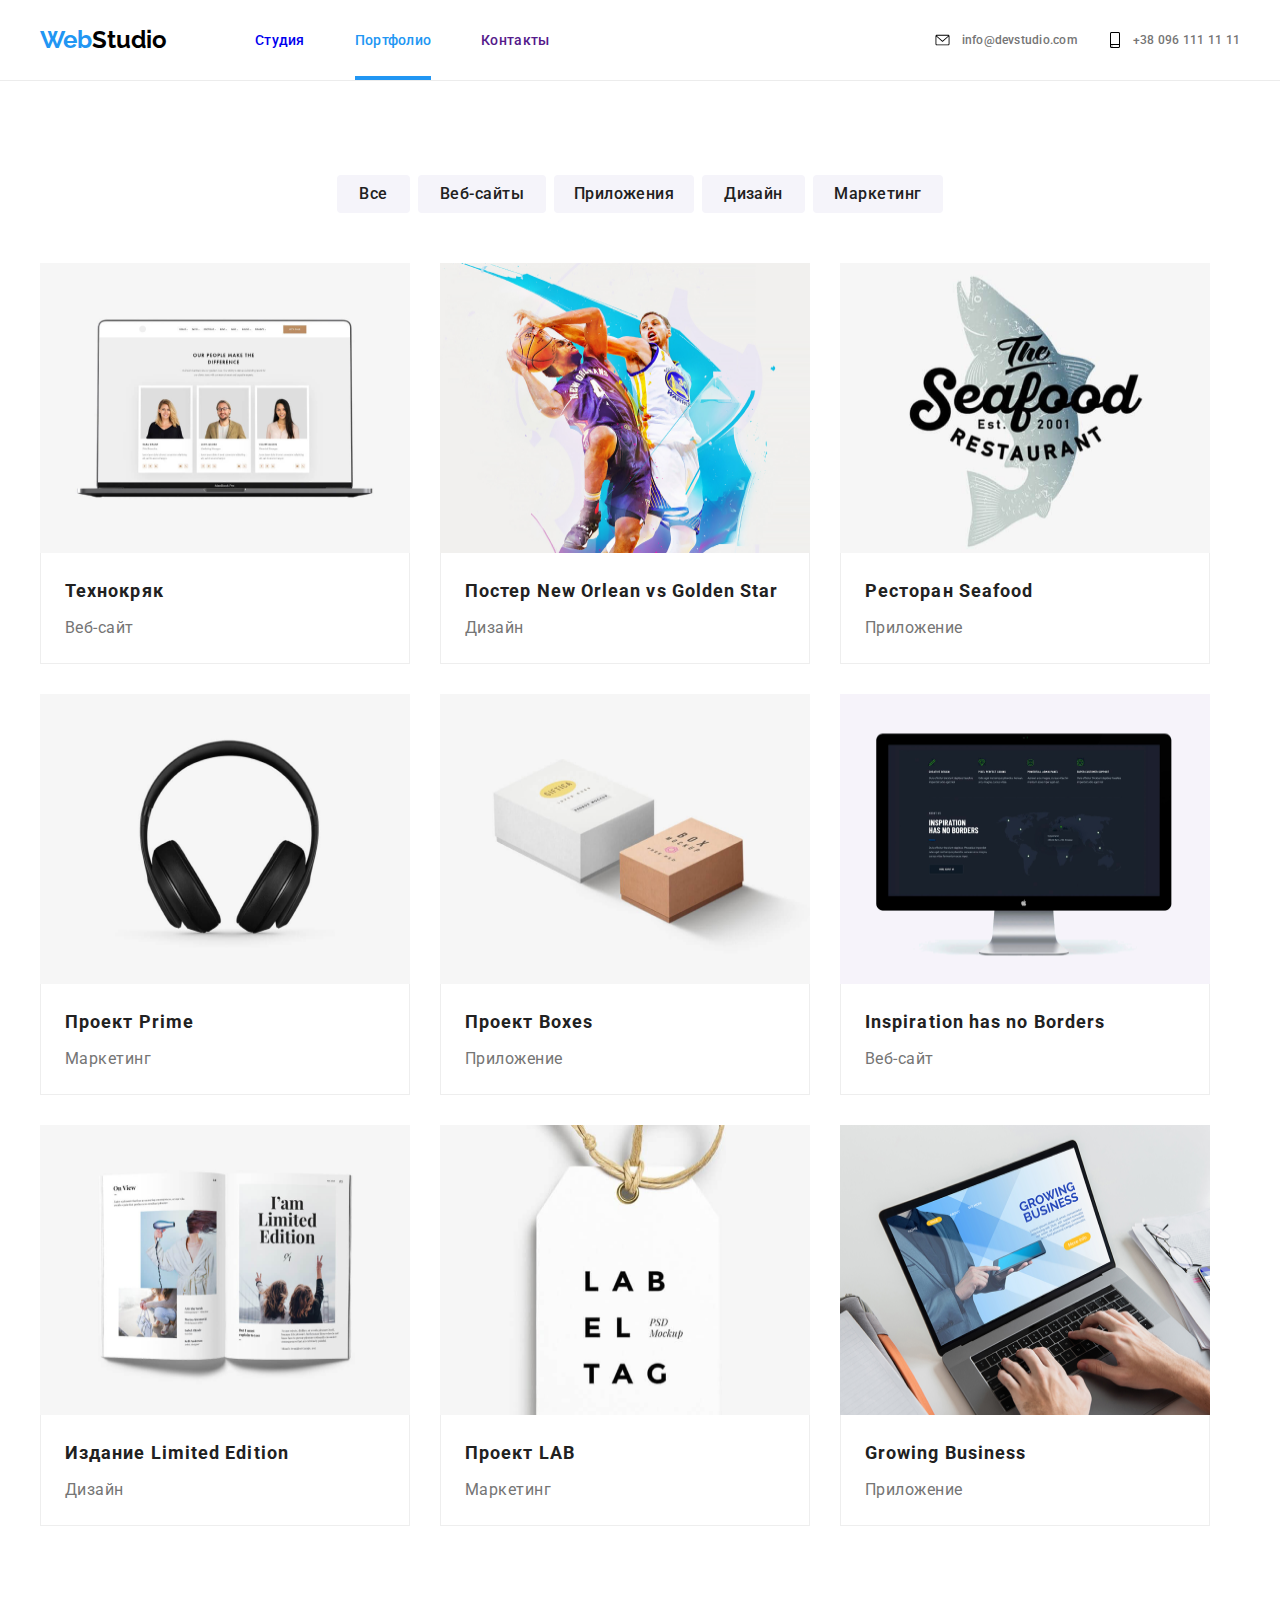
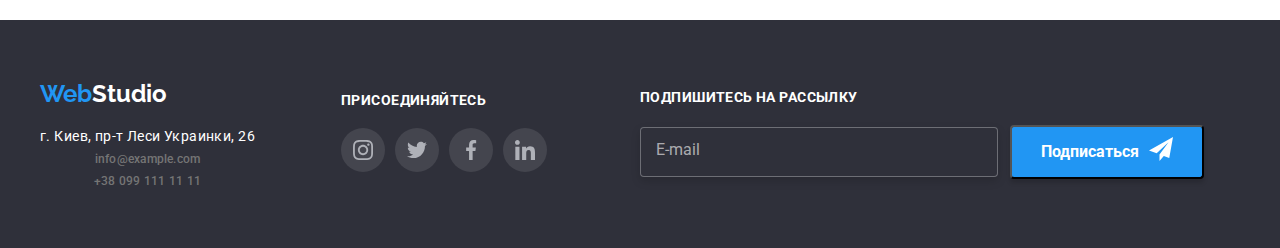
==== commit 87adc8fc: "Делает портфолио" ====
--- a/portfolio.html
+++ b/portfolio.html
@@ -169,17 +169,17 @@
             <div class="footer-content">
                 <div class="container-adress">
                     <div class="container-logo">
-                        <a class="container-nav-logo foot-logo" lang="en" href="#"> 
+                        <a class="container-nav-logo head-logo" lang="en" href="#"> 
                             <span class="logo-first">Web</span><span class="logo-foot">Studio</span></a> 
                     </div>
                     <address class="adress">
-                        <div class="container-adress">
+                        
                             <p class="adress-sity">г. Киев, пр-т Леси Украинки, 26</p>
                             <ul class="contacts">
                                 <li><a class="mail mail-footer" href="mailto:info@example.com">info@example.com</a></li>
                                 <li><a class="tel tel-footer" href="tel:+380991111111">+38 099 111 11 11</a></li>
                             </ul>
-                        </div>
+                        
                     </address>
                 </div>
                 <div class="container-join">
--- a/css/portfolio.min.css
+++ b/css/portfolio.min.css
@@ -1,2 +1,2 @@
-h1,h2,h3,h4,h5,h6{margin:0}ul,ol{margin:0;padding:0}p{margin:0}body{margin:0}.container-nav-logo{font-size:24px;font-weight:700;line-height:1.167;font-family:Raleway,sans-serif;text-decoration:none;-webkit-animation-duration:1000ms;animation-duration:1000ms}.logo-first{color:#2196F3}.close-btn-icon,.menu-btn-icon{fill:#000000;-webkit-transition:250ms cubic-bezier(0.4, 0, 0.2, 1);transition:250ms cubic-bezier(0.4, 0, 0.2, 1)}.close-menu-btn:hover .close-btn-icon,.close-menu-btn:focus .close-btn-icon,.close-menu-btn:hover .menu-btn-icon,.close-menu-btn:focus .menu-btn-icon{fill:#2196F3}.close-menu-btn{background-color:transparent;border:none}.close-menu-icon{width:40px;height:40px;fill:#000000}.close-menu-btn .close-btn-icon{display:none}.close-menu-btn.is-open .close-btn-icon{display:block}.close-menu-btn.is-open .menu-btn-icon{display:none}.logo-second{color:#000000}.header{padding-bottom:25px;padding-top:24px}.nav{position:relative;display:-webkit-box;display:-ms-flexbox;display:flex;-webkit-box-align:center;-ms-flex-align:center;align-items:center;-webkit-box-pack:justify;-ms-flex-pack:justify;justify-content:space-between}.additional-menu{opacity:0;position:absolute;z-index:100;width:100%;height:393px;top:100%;left:0;-webkit-transform:translateY(24px);transform:translateY(24px);background-color:white;display:-webkit-box;display:-ms-flexbox;display:flex;-webkit-box-orient:vertical;-webkit-box-direction:normal;-ms-flex-direction:column;flex-direction:column;-webkit-box-align:center;-ms-flex-align:center;align-items:center}.additional-menu.is-open{opacity:1}.nav-list{font-family:Roboto;font-style:normal;font-weight:500;font-size:18px;line-height:1.167;letter-spacing:0.02em;color:#212121}a{text-decoration:none}ul{list-style-type:none}.nav-list-studio{position:relative}.nav-list-portfolio{position:relative}.container-nav-nav-list{padding-top:60px;margin-bottom:60px;display:-webkit-box;display:-ms-flexbox;display:flex;-webkit-box-orient:vertical;-webkit-box-direction:normal;-ms-flex-direction:column;flex-direction:column;-webkit-box-align:center;-ms-flex-align:center;align-items:center}.nav-list:not(:last-child){margin-bottom:40px}.container{width:480px;padding:0 15px;margin:0 auto}.mail,.tel{font-family:Roboto;font-style:normal;font-weight:500;font-size:18px;line-height:1.167;letter-spacing:0.02em;color:#757575;display:-webkit-box;display:-ms-flexbox;display:flex;-webkit-box-align:center;-ms-flex-align:center;align-items:center}.mail{margin-bottom:16px}.icon-envelope{width:19px;height:14px;margin-right:10px}.icon-smartphone{width:16px;height:20px;margin-right:10px}.container-contacts{display:-webkit-box;display:-ms-flexbox;display:flex;-webkit-box-orient:vertical;-webkit-box-direction:normal;-ms-flex-direction:column;flex-direction:column}.contacts-smartphone,.contacts-envelope{display:-webkit-box;display:-ms-flexbox;display:flex;-webkit-box-orient:horizontal;-webkit-box-direction:normal;-ms-flex-direction:row;flex-direction:row;-webkit-box-align:center;-ms-flex-align:center;align-items:center;padding:0;margin:0}.mail,.tel{display:-webkit-box;display:-ms-flexbox;display:flex;-webkit-box-align:center;-ms-flex-align:center;align-items:center}.mail:hover,.mail:focus,.tel:hover,.tel:focus{color:#2196F3}.nav-list-studio:hover,.nav-list-studio:focus,.nav-list-portfolio:hover,.nav-list-portfolio:focus,.nav-list-contacts:hover,.nav-list-contacts:focus{color:#2196F3}.icon-envelope:hover,.icon-envelope:focus,.icon-smartphone:hover,.icon-smartphone:focus{fill:#2196F3}.mail:focus .icon-envelope,.mail:hover .icon-envelope,.tel:hover .icon-smartphone,.tel:focus .icon-smartphone{fill:#2196F3}.current-studio{color:#2196F3}.current-studio::after{content:'';display:block;width:100%;height:4px;background-color:#2196F3;position:absolute;top:30px}.current-portfolio{color:#2196F3}.current-portfolio::after{content:'';width:100%;display:block;height:4px;background-color:#2196F3;position:absolute;top:30px}.nav-list-studio,.nav-list-portfolio,.nav-list-contacts,.mail,.tel{-webkit-transition:250ms cubic-bezier(0.4, 0, 0.2, 1);transition:250ms cubic-bezier(0.4, 0, 0.2, 1);display:block}@media screen and (min-width: 768px){.additional-menu{opacity:1;position:static;-webkit-transform:translateY(0);transform:translateY(0);height:-webkit-max-content;height:-moz-max-content;height:max-content;display:-webkit-box;display:-ms-flexbox;display:flex;-webkit-box-orient:horizontal;-webkit-box-direction:normal;-ms-flex-direction:row;flex-direction:row;-webkit-box-align:center;-ms-flex-align:center;align-items:center;-webkit-box-pack:justify;-ms-flex-pack:justify;justify-content:space-between}.container-nav-nav-list{-webkit-box-orient:horizontal;-webkit-box-direction:normal;-ms-flex-direction:row;flex-direction:row;-webkit-box-align:center;-ms-flex-align:center;align-items:center;-webkit-box-pack:center;-ms-flex-pack:center;justify-content:center;margin:0;padding:0}.container{width:768px;padding:0 15px}.nav-list:not(:last-child){margin:0;margin-right:50px}.close-menu-btn{display:none}.nav{position:static;display:-webkit-box;display:-ms-flexbox;display:flex;-webkit-box-align:center;-ms-flex-align:center;align-items:center}.head-logo{margin-right:88px}.header{padding:26px 0;display:-webkit-box;display:-ms-flexbox;display:flex;-webkit-box-align:center;-ms-flex-align:center;align-items:center}.nav-list{font-family:Roboto;font-style:normal;font-weight:500;font-size:14px;line-height:1.143;letter-spacing:0.02em;color:#212121}.mail,.tel{font-family:Roboto;font-style:normal;font-weight:500;font-size:12px;line-height:1.167;letter-spacing:0.02em;color:#757575;display:-webkit-box;display:-ms-flexbox;display:flex;-webkit-box-align:center;-ms-flex-align:center;align-items:center}.current-studio::after{content:' ';top:55px}.current-portfolio::after{content:' ';top:55px}}@media screen and (min-width: 1200px){.container-contacts{-webkit-box-orient:horizontal;-webkit-box-direction:normal;-ms-flex-direction:row;flex-direction:row;-webkit-box-align:center;-ms-flex-align:center;align-items:center}.container{width:1200px}.mail{margin:0;margin-right:30px;display:-webkit-box;display:-ms-flexbox;display:flex;-webkit-box-align:center;-ms-flex-align:center;align-items:center}.tel{display:-webkit-box;display:-ms-flexbox;display:flex;-webkit-box-align:center;-ms-flex-align:center;align-items:center}.contacts-smartphone,.contacts-envelope{-webkit-box-align:center;-ms-flex-align:center;align-items:center}.current-studio::after{content:' ';top:44px}.current-portfolio::after{content:' ';top:44px}}.name{padding-top:30px}.position{margin-top:10px}.our_team-item-title{font-family:Roboto,sans-serif;font-style:normal;font-weight:500;font-size:16px;line-height:1.188;text-align:center;letter-spacing:0.03em;color:#212121}.our_team-item-position{font-family:Roboto,sans-serif;font-style:normal;font-weight:normal;font-size:16px;line-height:1.188;text-align:center;letter-spacing:0.03em;color:#757575;margin-bottom:16px}.card-item-studio{border-radius:0 0 4px 4px;-webkit-box-shadow:0px 1px 3px rgba(0,0,0,0.12),0px 1px 1px rgba(0,0,0,0.14),0px 2px 1px rgba(0,0,0,0.2);box-shadow:0px 1px 3px rgba(0,0,0,0.12),0px 1px 1px rgba(0,0,0,0.14),0px 2px 1px rgba(0,0,0,0.2);background-color:#FFFFFF}.our_team{padding-top:94px;padding-bottom:94px;background-color:#F5F4FA}.our-team-list{display:-webkit-box;display:-ms-flexbox;display:flex;-webkit-box-pack:justify;-ms-flex-pack:justify;justify-content:space-between;margin-top:50px;padding-bottom:30px}.our-team-list:not(:last-child){margin-right:30px}.our_team{background-color:#F5F4FA}.social-list{list-style-type:none}.social-list-item{display:-webkit-box;display:-ms-flexbox;display:flex}.social-link{display:-webkit-box;display:-ms-flexbox;display:flex;-webkit-box-pack:center;-ms-flex-pack:center;justify-content:center;-webkit-box-align:center;-ms-flex-align:center;align-items:center;width:44px;height:44px;border-radius:50%;-webkit-transition:250ms cubic-bezier(0.4, 0, 0.2, 1);transition:250ms cubic-bezier(0.4, 0, 0.2, 1)}.social-link:hover,.social-link:focus{background-color:#2196F3}.container-social-list{display:-webkit-box;display:-ms-flexbox;display:flex;-webkit-box-pack:justify;-ms-flex-pack:justify;justify-content:space-between;padding-bottom:30px;padding-right:32px;padding-left:32px}.social-icon{display:inline-block;margin-left:auto;margin-right:auto;margin-top:auto;margin-bottom:auto;width:20px;height:20px;fill:#AFB1B8}.social-link:hover .social-icon,.social-link:focus .social-icon{fill:#FFFFFF}.footer{background-color:#2F303A;padding:60px 0}.container{padding-left:15px;padding-right:15px}.join{font-family:Roboto;font-style:normal;font-weight:bold;font-size:14px;line-height:1.143;letter-spacing:0.03em;text-transform:uppercase;color:#FFFFFF;margin-bottom:20px;display:-webkit-box;display:-ms-flexbox;display:flex;-webkit-box-pack:center;-ms-flex-pack:center;justify-content:center}.footer-all{display:-webkit-box;display:-ms-flexbox;display:flex;-webkit-box-orient:vertical;-webkit-box-direction:normal;-ms-flex-direction:column;flex-direction:column;-webkit-box-align:center;-ms-flex-align:center;align-items:center}.footer-form-title{font-family:Roboto,sans-serif;font-style:normal;font-weight:bold;font-size:14px;line-height:1.143;letter-spacing:0.03em;text-transform:uppercase;margin-bottom:20px;color:#FFFFFF;display:-webkit-box;display:-ms-flexbox;display:flex;-webkit-box-pack:center;-ms-flex-pack:center;justify-content:center}.form-shape{position:relative;margin:0;display:-webkit-box;display:-ms-flexbox;display:flex;-webkit-box-orient:vertical;-webkit-box-direction:normal;-ms-flex-direction:column;flex-direction:column;-webkit-box-align:center;-ms-flex-align:center;align-items:center}.footer-btn-title{font-family:Roboto,sans-serif;font-style:normal;font-weight:bold;font-size:16px;line-height:1.875;color:#FFFFFF}.footer-form-btn{background-color:#2196F3;-webkit-box-shadow:0px 4px 4px rgba(0,0,0,0.15);box-shadow:0px 4px 4px rgba(0,0,0,0.15);border-radius:4px;display:-webkit-box;display:-ms-flexbox;display:flex;-webkit-box-orient:horizontal;-webkit-box-direction:normal;-ms-flex-direction:row;flex-direction:row;padding:10px 29px;-webkit-box-pack:center;-ms-flex-pack:center;justify-content:center}.footer-input-mail{border:1px solid rgba(255,255,255,0.3);-webkit-box-sizing:border-box;box-sizing:border-box;-webkit-filter:drop-shadow(0px 4px 4px rgba(0,0,0,0.15));filter:drop-shadow(0px 4px 4px rgba(0,0,0,0.15));border-radius:4px;width:450px;height:50px;background-color:#2F303A;padding-left:75px;color:#ffffff;margin-bottom:20px}.footer-form-name{font-family:Roboto,sans-serif;font-style:normal;font-weight:normal;font-size:16px;line-height:1.25;color:rgba(255,255,255,0.6);position:absolute;top:50%;-webkit-transform:translateY(-230%);transform:translateY(-230%);left:16px}.footer-form-icon{width:24px;height:24px;margin-left:10px}.logo-foot{color:#ffffff}.social-link-footer{background:rgba(255,255,255,0.1)}.social-list-footer:not(:last-child){margin-right:10px}.container-logo{margin-bottom:20px;display:-webkit-box;display:-ms-flexbox;display:flex;-webkit-box-pack:center;-ms-flex-pack:center;justify-content:center}.contacts{display:-webkit-box;display:-ms-flexbox;display:flex;-webkit-box-orient:vertical;-webkit-box-direction:normal;-ms-flex-direction:column;flex-direction:column;-webkit-box-align:center;-ms-flex-align:center;align-items:center}.container-join .container-social-list{padding-left:0}.container-social-list{padding:0;margin-bottom:60px}.adress-sity{font-family:Roboto,sans-serif;font-style:normal;font-weight:normal;font-size:14px;line-height:24px1 0.714;letter-spacing:0.03em;color:#FFFFFF;margin-bottom:8px;display:-webkit-box;display:-ms-flexbox;display:flex;-webkit-box-pack:center;-ms-flex-pack:center;justify-content:center}.mail-footer{display:block;margin-bottom:8px}.tel-footer{margin-bottom:60px}@media screen and (min-width: 768px){.footer-content{display:-webkit-box;display:-ms-flexbox;display:flex;-webkit-box-orient:horizontal;-webkit-box-direction:normal;-ms-flex-direction:row;flex-direction:row;-webkit-box-pack:justify;-ms-flex-pack:justify;justify-content:space-between}.container{width:768px}.container-adress{margin-right:158px;display:-webkit-box;display:-ms-flexbox;display:flex;-webkit-box-orient:vertical;-webkit-box-direction:normal;-ms-flex-direction:column;flex-direction:column;-webkit-box-align:center;-ms-flex-align:center;align-items:center}.join{margin-top:5px}.foot-logo{margin-right:158px}.mail-footer{margin-right:0}}@media screen and (min-width: 1200px){.container{width:1200px}.footer-all{-webkit-box-orient:horizontal;-webkit-box-direction:normal;-ms-flex-direction:row;flex-direction:row}.container-adress{-webkit-box-pack:start;-ms-flex-pack:start;justify-content:start;margin-right:0}.container-adress{-webkit-box-align:start;-ms-flex-align:start;align-items:flex-start;margin-right:70px;width:231px}.join{margin-top:12px;-webkit-box-pack:start;-ms-flex-pack:start;justify-content:flex-start}.container-join{margin-right:93px}.footer-form-title{-webkit-box-pack:start;-ms-flex-pack:start;justify-content:flex-start}.footer-input-mail{width:358px;margin-right:12px;margin-bottom:0}.form-shape{-webkit-box-orient:horizontal;-webkit-box-direction:normal;-ms-flex-direction:row;flex-direction:row;-webkit-box-align:center;-ms-flex-align:center;align-items:center}.footer-form-name{-webkit-transform:translateY(-60%);transform:translateY(-60%)}.tel-footer{margin:0}.container-social-list{margin-bottom:0}}.portfolio-body{margin:0}.container-btn-list{display:-webkit-box;display:-ms-flexbox;display:flex;-webkit-box-pack:center;-ms-flex-pack:center;justify-content:center;padding-bottom:34px;padding-top:94px}.header-portfolio{border-bottom:1px solid #ECECEC}.card{padding:20px;padding-top:20px;padding-bottom:20px;padding-left:24px;padding-right:24px;border-bottom:1px solid #eeeeee;border-left:1px solid #eeeeee;border-right:1px solid #eeeeee}.btn-item{display:block;height:38px;background-color:#F5F4FA;border-radius:4px;border-color:transparent;-webkit-transition:250ms cubic-bezier(0.4, 0, 0.2, 1);transition:250ms cubic-bezier(0.4, 0, 0.2, 1);font-family:Roboto,sans-serif;font-style:normal;font-weight:500;font-size:16px;line-height:1.625;text-align:center;letter-spacing:0.03em;color:#212121}.btn-item:hover,.btn-item:focus{background-color:#2196F3;color:#ffffff;-webkit-box-shadow:0px 4px 4px rgba(0,0,0,0.2);box-shadow:0px 4px 4px rgba(0,0,0,0.2)}.btn-first{width:73px}.btn-second{width:128px}.btn-third{width:140px}.btn-fourth{width:103px}.btn-fifth{width:130px}.btn-list{font-family:Roboto,sans-serif;font-style:normal;font-weight:500;font-size:16px;line-height:1.625;text-align:center;letter-spacing:0.03em;color:#212121}.btn-sheet:not(:last-child){margin-right:8px}.examples-item-picture{display:block}.container-examples-list{display:-webkit-box;display:-ms-flexbox;display:flex;-ms-flex-wrap:wrap;flex-wrap:wrap;padding-bottom:94px}.examples-item:not(:nth-child(3n+1)){margin-left:30px}.examples-item{-ms-flex-preferred-size:CALC(-56.66667%);flex-basis:CALC(-56.66667%)}.examples-item:not(:nth-child(n+7)){margin-bottom:30px}.examples-link{display:block}.examples-link:focus,.examples-link:hover{-webkit-box-shadow:0px 4px 4px rgba(0,0,0,0.2);box-shadow:0px 4px 4px rgba(0,0,0,0.2)}.examples-foto{position:relative;overflow:hidden}.examples-text{position:absolute;top:0;left:0;width:100%;height:100%;padding-left:24px;padding-right:24px;padding-top:63px;padding-bottom:63px;font-family:Roboto,sans-serif;font-style:normal;font-weight:normal;font-size:18px;line-height:1.556;letter-spacing:0.03em;color:#FFFFFF;background-color:rgba(33,150,243,0.9);-webkit-transition:-webkit-transform 250ms cubic-bezier(0.4, 0, 0.2, 1);transition:-webkit-transform 250ms cubic-bezier(0.4, 0, 0.2, 1);transition:transform 250ms cubic-bezier(0.4, 0, 0.2, 1);transition:transform 250ms cubic-bezier(0.4, 0, 0.2, 1), -webkit-transform 250ms cubic-bezier(0.4, 0, 0.2, 1);-webkit-transform:translateY(100%);transform:translateY(100%)}.examples-link:hover .examples-text,.examples-link:focus .examples-text{-webkit-transform:translateY(0);transform:translateY(0)}.examples-title{font-family:Roboto,sans-serif;font-style:normal;font-weight:bold;font-size:18px;line-height:2;letter-spacing:0.06em;color:#212121;padding-bottom:4px}.example-description{font-family:Roboto,sans-serif;font-style:normal;font-weight:normal;font-size:16px;line-height:1.875;letter-spacing:0.03em;color:#757575}.padding{padding-bottom:94px}.examples-link{text-decoration:none}
+h1,h2,h3,h4,h5,h6{margin:0}ul,ol{margin:0;padding:0}p{margin:0}body{margin:0}.container-nav-logo{font-size:24px;font-weight:700;line-height:1.167;font-family:Raleway,sans-serif;text-decoration:none;-webkit-animation-duration:1000ms;animation-duration:1000ms}.logo-first{color:#2196F3}.close-btn-icon,.menu-btn-icon{fill:#000000;-webkit-transition:250ms cubic-bezier(0.4, 0, 0.2, 1);transition:250ms cubic-bezier(0.4, 0, 0.2, 1)}.close-menu-btn:hover .close-btn-icon,.close-menu-btn:focus .close-btn-icon,.close-menu-btn:hover .menu-btn-icon,.close-menu-btn:focus .menu-btn-icon{fill:#2196F3}.close-menu-btn{background-color:transparent;border:none}.close-menu-icon{width:40px;height:40px;fill:#000000}.close-menu-btn .close-btn-icon{display:none}.close-menu-btn.is-open .close-btn-icon{display:block}.close-menu-btn.is-open .menu-btn-icon{display:none}.logo-second{color:#000000}.header{padding-bottom:25px;padding-top:24px}.nav{position:relative;display:-webkit-box;display:-ms-flexbox;display:flex;-webkit-box-align:center;-ms-flex-align:center;align-items:center;-webkit-box-pack:justify;-ms-flex-pack:justify;justify-content:space-between}.additional-menu{opacity:0;position:absolute;z-index:100;width:100%;height:393px;top:100%;left:0;-webkit-transform:translateY(24px);transform:translateY(24px);background-color:white;display:-webkit-box;display:-ms-flexbox;display:flex;-webkit-box-orient:vertical;-webkit-box-direction:normal;-ms-flex-direction:column;flex-direction:column;-webkit-box-align:center;-ms-flex-align:center;align-items:center}.additional-menu.is-open{opacity:1}.nav-list{font-family:Roboto;font-style:normal;font-weight:500;font-size:18px;line-height:1.167;letter-spacing:0.02em;color:#212121}a{text-decoration:none}ul{list-style-type:none}.nav-list-studio{position:relative}.nav-list-portfolio{position:relative}.container-nav-nav-list{padding-top:60px;margin-bottom:60px;display:-webkit-box;display:-ms-flexbox;display:flex;-webkit-box-orient:vertical;-webkit-box-direction:normal;-ms-flex-direction:column;flex-direction:column;-webkit-box-align:center;-ms-flex-align:center;align-items:center}.nav-list:not(:last-child){margin-bottom:40px}.container{width:480px;padding:0 15px;margin:0 auto}.mail,.tel{font-family:Roboto;font-style:normal;font-weight:500;font-size:18px;line-height:1.167;letter-spacing:0.02em;color:#757575;display:-webkit-box;display:-ms-flexbox;display:flex;-webkit-box-align:center;-ms-flex-align:center;align-items:center}.mail{margin-bottom:16px}.icon-envelope{width:19px;height:14px;margin-right:10px}.icon-smartphone{width:16px;height:20px;margin-right:10px}.container-contacts{display:-webkit-box;display:-ms-flexbox;display:flex;-webkit-box-orient:vertical;-webkit-box-direction:normal;-ms-flex-direction:column;flex-direction:column}.contacts-smartphone,.contacts-envelope{display:-webkit-box;display:-ms-flexbox;display:flex;-webkit-box-orient:horizontal;-webkit-box-direction:normal;-ms-flex-direction:row;flex-direction:row;-webkit-box-align:center;-ms-flex-align:center;align-items:center;padding:0;margin:0}.mail,.tel{display:-webkit-box;display:-ms-flexbox;display:flex;-webkit-box-align:center;-ms-flex-align:center;align-items:center}.mail:hover,.mail:focus,.tel:hover,.tel:focus{color:#2196F3}.nav-list-studio:hover,.nav-list-studio:focus,.nav-list-portfolio:hover,.nav-list-portfolio:focus,.nav-list-contacts:hover,.nav-list-contacts:focus{color:#2196F3}.icon-envelope:hover,.icon-envelope:focus,.icon-smartphone:hover,.icon-smartphone:focus{fill:#2196F3}.mail:focus .icon-envelope,.mail:hover .icon-envelope,.tel:hover .icon-smartphone,.tel:focus .icon-smartphone{fill:#2196F3}.current-studio{color:#2196F3}.current-studio::after{content:'';display:block;width:100%;height:4px;background-color:#2196F3;position:absolute;top:30px}.current-portfolio{color:#2196F3}.current-portfolio::after{content:'';width:100%;display:block;height:4px;background-color:#2196F3;position:absolute;top:30px}.nav-list-studio,.nav-list-portfolio,.nav-list-contacts,.mail,.tel{-webkit-transition:250ms cubic-bezier(0.4, 0, 0.2, 1);transition:250ms cubic-bezier(0.4, 0, 0.2, 1);display:block}@media screen and (min-width: 768px){.additional-menu{opacity:1;position:static;-webkit-transform:translateY(0);transform:translateY(0);height:-webkit-max-content;height:-moz-max-content;height:max-content;display:-webkit-box;display:-ms-flexbox;display:flex;-webkit-box-orient:horizontal;-webkit-box-direction:normal;-ms-flex-direction:row;flex-direction:row;-webkit-box-align:center;-ms-flex-align:center;align-items:center;-webkit-box-pack:justify;-ms-flex-pack:justify;justify-content:space-between}.container-nav-nav-list{-webkit-box-orient:horizontal;-webkit-box-direction:normal;-ms-flex-direction:row;flex-direction:row;-webkit-box-align:center;-ms-flex-align:center;align-items:center;-webkit-box-pack:center;-ms-flex-pack:center;justify-content:center;margin:0;padding:0}.container{width:768px;padding:0 15px}.nav-list:not(:last-child){margin:0;margin-right:50px}.close-menu-btn{display:none}.nav{position:static;display:-webkit-box;display:-ms-flexbox;display:flex;-webkit-box-align:center;-ms-flex-align:center;align-items:center}.head-logo{margin-right:88px}.header{padding:26px 0;display:-webkit-box;display:-ms-flexbox;display:flex;-webkit-box-align:center;-ms-flex-align:center;align-items:center}.nav-list{font-family:Roboto;font-style:normal;font-weight:500;font-size:14px;line-height:1.143;letter-spacing:0.02em;color:#212121}.mail,.tel{font-family:Roboto;font-style:normal;font-weight:500;font-size:12px;line-height:1.167;letter-spacing:0.02em;color:#757575;display:-webkit-box;display:-ms-flexbox;display:flex;-webkit-box-align:center;-ms-flex-align:center;align-items:center}.current-studio::after{content:' ';top:55px}.current-portfolio::after{content:' ';top:55px}}@media screen and (min-width: 1200px){.container-contacts{-webkit-box-orient:horizontal;-webkit-box-direction:normal;-ms-flex-direction:row;flex-direction:row;-webkit-box-align:center;-ms-flex-align:center;align-items:center}.container{width:1200px}.mail{margin:0;margin-right:30px;display:-webkit-box;display:-ms-flexbox;display:flex;-webkit-box-align:center;-ms-flex-align:center;align-items:center}.tel{display:-webkit-box;display:-ms-flexbox;display:flex;-webkit-box-align:center;-ms-flex-align:center;align-items:center}.contacts-smartphone,.contacts-envelope{-webkit-box-align:center;-ms-flex-align:center;align-items:center}.current-studio::after{content:' ';top:44px}.current-portfolio::after{content:' ';top:44px}}.name{padding-top:30px}.position{margin-top:10px}.our_team-item-title{font-family:Roboto,sans-serif;font-style:normal;font-weight:500;font-size:16px;line-height:1.188;text-align:center;letter-spacing:0.03em;color:#212121}.our_team-item-position{font-family:Roboto,sans-serif;font-style:normal;font-weight:normal;font-size:16px;line-height:1.188;text-align:center;letter-spacing:0.03em;color:#757575;margin-bottom:16px}.card-item-studio{border-radius:0 0 4px 4px;-webkit-box-shadow:0px 1px 3px rgba(0,0,0,0.12),0px 1px 1px rgba(0,0,0,0.14),0px 2px 1px rgba(0,0,0,0.2);box-shadow:0px 1px 3px rgba(0,0,0,0.12),0px 1px 1px rgba(0,0,0,0.14),0px 2px 1px rgba(0,0,0,0.2);background-color:#FFFFFF}.our_team{padding-top:94px;padding-bottom:94px;background-color:#F5F4FA}.our-team-list{display:-webkit-box;display:-ms-flexbox;display:flex;-webkit-box-pack:justify;-ms-flex-pack:justify;justify-content:space-between;margin-top:50px;padding-bottom:30px}.our-team-list:not(:last-child){margin-right:30px}.our_team{background-color:#F5F4FA}.social-list{list-style-type:none}.social-list-item{display:-webkit-box;display:-ms-flexbox;display:flex}.social-link{display:-webkit-box;display:-ms-flexbox;display:flex;-webkit-box-pack:center;-ms-flex-pack:center;justify-content:center;-webkit-box-align:center;-ms-flex-align:center;align-items:center;width:44px;height:44px;border-radius:50%;-webkit-transition:250ms cubic-bezier(0.4, 0, 0.2, 1);transition:250ms cubic-bezier(0.4, 0, 0.2, 1)}.social-link:hover,.social-link:focus{background-color:#2196F3}.container-social-list{display:-webkit-box;display:-ms-flexbox;display:flex;-webkit-box-pack:justify;-ms-flex-pack:justify;justify-content:space-between;padding-bottom:30px;padding-right:32px;padding-left:32px}.social-icon{display:inline-block;margin-left:auto;margin-right:auto;margin-top:auto;margin-bottom:auto;width:20px;height:20px;fill:#AFB1B8}.social-link:hover .social-icon,.social-link:focus .social-icon{fill:#FFFFFF}.footer{background-color:#2F303A;padding:60px 0}.container{padding-left:15px;padding-right:15px}.join{font-family:Roboto;font-style:normal;font-weight:bold;font-size:14px;line-height:1.143;letter-spacing:0.03em;text-transform:uppercase;color:#FFFFFF;margin-bottom:20px;display:-webkit-box;display:-ms-flexbox;display:flex;-webkit-box-pack:center;-ms-flex-pack:center;justify-content:center}.footer-all{display:-webkit-box;display:-ms-flexbox;display:flex;-webkit-box-orient:vertical;-webkit-box-direction:normal;-ms-flex-direction:column;flex-direction:column;-webkit-box-align:center;-ms-flex-align:center;align-items:center}.footer-form-title{font-family:Roboto,sans-serif;font-style:normal;font-weight:bold;font-size:14px;line-height:1.143;letter-spacing:0.03em;text-transform:uppercase;margin-bottom:20px;color:#FFFFFF;display:-webkit-box;display:-ms-flexbox;display:flex;-webkit-box-pack:center;-ms-flex-pack:center;justify-content:center}.form-shape{position:relative;margin:0;display:-webkit-box;display:-ms-flexbox;display:flex;-webkit-box-orient:vertical;-webkit-box-direction:normal;-ms-flex-direction:column;flex-direction:column;-webkit-box-align:center;-ms-flex-align:center;align-items:center}.footer-btn-title{font-family:Roboto,sans-serif;font-style:normal;font-weight:bold;font-size:16px;line-height:1.875;color:#FFFFFF}.footer-form-btn{background-color:#2196F3;-webkit-box-shadow:0px 4px 4px rgba(0,0,0,0.15);box-shadow:0px 4px 4px rgba(0,0,0,0.15);border-radius:4px;display:-webkit-box;display:-ms-flexbox;display:flex;-webkit-box-orient:horizontal;-webkit-box-direction:normal;-ms-flex-direction:row;flex-direction:row;padding:10px 29px;-webkit-box-pack:center;-ms-flex-pack:center;justify-content:center}.footer-input-mail{border:1px solid rgba(255,255,255,0.3);-webkit-box-sizing:border-box;box-sizing:border-box;-webkit-filter:drop-shadow(0px 4px 4px rgba(0,0,0,0.15));filter:drop-shadow(0px 4px 4px rgba(0,0,0,0.15));border-radius:4px;width:450px;height:50px;background-color:#2F303A;padding-left:75px;color:#ffffff;margin-bottom:20px}.footer-form-name{font-family:Roboto,sans-serif;font-style:normal;font-weight:normal;font-size:16px;line-height:1.25;color:rgba(255,255,255,0.6);position:absolute;top:50%;-webkit-transform:translateY(-230%);transform:translateY(-230%);left:16px}.footer-form-icon{width:24px;height:24px;margin-left:10px}.logo-foot{color:#ffffff}.social-link-footer{background:rgba(255,255,255,0.1)}.social-list-footer:not(:last-child){margin-right:10px}.container-logo{margin-bottom:20px;display:-webkit-box;display:-ms-flexbox;display:flex;-webkit-box-pack:center;-ms-flex-pack:center;justify-content:center}.contacts{display:-webkit-box;display:-ms-flexbox;display:flex;-webkit-box-orient:vertical;-webkit-box-direction:normal;-ms-flex-direction:column;flex-direction:column;-webkit-box-align:center;-ms-flex-align:center;align-items:center}.container-join .container-social-list{padding-left:0}.container-social-list{padding:0;margin-bottom:60px}.adress-sity{font-family:Roboto,sans-serif;font-style:normal;font-weight:normal;font-size:14px;line-height:24px1 0.714;letter-spacing:0.03em;color:#FFFFFF;margin-bottom:8px;display:-webkit-box;display:-ms-flexbox;display:flex;-webkit-box-pack:center;-ms-flex-pack:center;justify-content:center}.mail-footer{display:block;margin-bottom:8px}.tel-footer{margin-bottom:60px}@media screen and (min-width: 768px){.footer-content{display:-webkit-box;display:-ms-flexbox;display:flex;-webkit-box-orient:horizontal;-webkit-box-direction:normal;-ms-flex-direction:row;flex-direction:row;-webkit-box-pack:justify;-ms-flex-pack:justify;justify-content:space-between}.container{width:768px}.container-adress{margin-right:158px;display:-webkit-box;display:-ms-flexbox;display:flex;-webkit-box-orient:vertical;-webkit-box-direction:normal;-ms-flex-direction:column;flex-direction:column;-webkit-box-align:center;-ms-flex-align:center;align-items:center}.join{margin-top:5px}.foot-logo{margin-right:158px}.mail-footer{margin-right:0}}@media screen and (min-width: 1200px){.container{width:1200px}.footer-all{-webkit-box-orient:horizontal;-webkit-box-direction:normal;-ms-flex-direction:row;flex-direction:row}.container-adress{-webkit-box-pack:start;-ms-flex-pack:start;justify-content:start;margin-right:0}.container-adress{-webkit-box-align:start;-ms-flex-align:start;align-items:flex-start;margin-right:70px;width:231px}.join{margin-top:12px;-webkit-box-pack:start;-ms-flex-pack:start;justify-content:flex-start}.container-join{margin-right:93px}.footer-form-title{-webkit-box-pack:start;-ms-flex-pack:start;justify-content:flex-start}.footer-input-mail{width:358px;margin-right:12px;margin-bottom:0}.form-shape{-webkit-box-orient:horizontal;-webkit-box-direction:normal;-ms-flex-direction:row;flex-direction:row;-webkit-box-align:center;-ms-flex-align:center;align-items:center}.footer-form-name{-webkit-transform:translateY(-60%);transform:translateY(-60%)}.tel-footer{margin:0}.container-social-list{margin-bottom:0}}.portfolio-body{margin:0}.container-btn-list{display:-webkit-box;display:-ms-flexbox;display:flex;-ms-flex-wrap:wrap;flex-wrap:wrap;padding-bottom:40px;padding-top:60px}.container{width:480px}.btn-sheet:nth-child(-n+3){margin-bottom:15px}.header-portfolio{border-bottom:1px solid #ECECEC}.card{padding:20px;padding-top:20px;padding-bottom:20px;padding-left:24px;padding-right:24px;border-bottom:1px solid #eeeeee;border-left:1px solid #eeeeee;border-right:1px solid #eeeeee}.btn-item{display:block;height:38px;background-color:#F5F4FA;border-radius:4px;border-color:transparent;-webkit-transition:250ms cubic-bezier(0.4, 0, 0.2, 1);transition:250ms cubic-bezier(0.4, 0, 0.2, 1);font-family:Roboto,sans-serif;font-style:normal;font-weight:500;font-size:16px;line-height:1.625;text-align:center;letter-spacing:0.03em;color:#212121}.btn-item:hover,.btn-item:focus{background-color:#2196F3;color:#ffffff;-webkit-box-shadow:0px 4px 4px rgba(0,0,0,0.2);box-shadow:0px 4px 4px rgba(0,0,0,0.2)}.btn-first{width:73px}.btn-second{width:128px}.btn-third{width:140px}.btn-fourth{width:103px}.btn-fifth{width:130px}.btn-list{font-family:Roboto,sans-serif;font-style:normal;font-weight:500;font-size:16px;line-height:1.625;text-align:center;letter-spacing:0.03em;color:#212121}.btn-sheet:not(:last-child){margin-right:8px}.examples-item-picture{display:block}.container-examples-list{display:-webkit-box;display:-ms-flexbox;display:flex;-ms-flex-wrap:wrap;flex-wrap:wrap;padding-bottom:60px}.examples-item{-ms-flex-preferred-size:CALC(-56.66667%);flex-basis:CALC(-56.66667%)}.examples-item:not(:last-child){margin-bottom:30px}.examples-link{display:block}.examples-link:focus,.examples-link:hover{-webkit-box-shadow:0px 4px 4px rgba(0,0,0,0.2);box-shadow:0px 4px 4px rgba(0,0,0,0.2)}.examples-foto{position:relative;overflow:hidden}.examples-text{position:absolute;top:0;left:0;width:100%;height:100%;padding-left:24px;padding-right:24px;padding-top:63px;padding-bottom:63px;font-family:Roboto,sans-serif;font-style:normal;font-weight:normal;font-size:18px;line-height:1.556;letter-spacing:0.03em;color:#FFFFFF;background-color:rgba(33,150,243,0.9);-webkit-transition:-webkit-transform 250ms cubic-bezier(0.4, 0, 0.2, 1);transition:-webkit-transform 250ms cubic-bezier(0.4, 0, 0.2, 1);transition:transform 250ms cubic-bezier(0.4, 0, 0.2, 1);transition:transform 250ms cubic-bezier(0.4, 0, 0.2, 1), -webkit-transform 250ms cubic-bezier(0.4, 0, 0.2, 1);-webkit-transform:translateY(100%);transform:translateY(100%)}.examples-link:hover .examples-text,.examples-link:focus .examples-text{-webkit-transform:translateY(0);transform:translateY(0)}.examples-title{font-family:Roboto,sans-serif;font-style:normal;font-weight:bold;font-size:18px;line-height:2;letter-spacing:0.06em;color:#212121;padding-bottom:4px}.example-description{font-family:Roboto,sans-serif;font-style:normal;font-weight:normal;font-size:16px;line-height:1.875;letter-spacing:0.03em;color:#757575}.padding{padding-bottom:94px}.examples-link{text-decoration:none}@media screen and (min-width: 768px){.container{width:768px}.container-btn-list{-webkit-box-pack:center;-ms-flex-pack:center;justify-content:center;padding-bottom:30px}.examples-item{width:354px}.examples-item:nth-child(odd){margin-right:30px}.btn-sheet:nth-child(-n+3){margin-bottom:0}}@media screen and (min-width: 1200px){.container{width:1200px}.examples-item{width:370px}.container-btn-list{padding-top:94px;padding-bottom:50px}.examples-item:not(:nth-child(3n+1)){margin-left:30px}.examples-item:nth-child(odd){margin-right:0}.examples-item:not(:last-child){margin-bottom:0}.container-examples-list{padding-bottom:94px}.examples-item:nth-child(-n+6){margin-bottom:30px}}
 /*# sourceMappingURL=portfolio.min.css.map */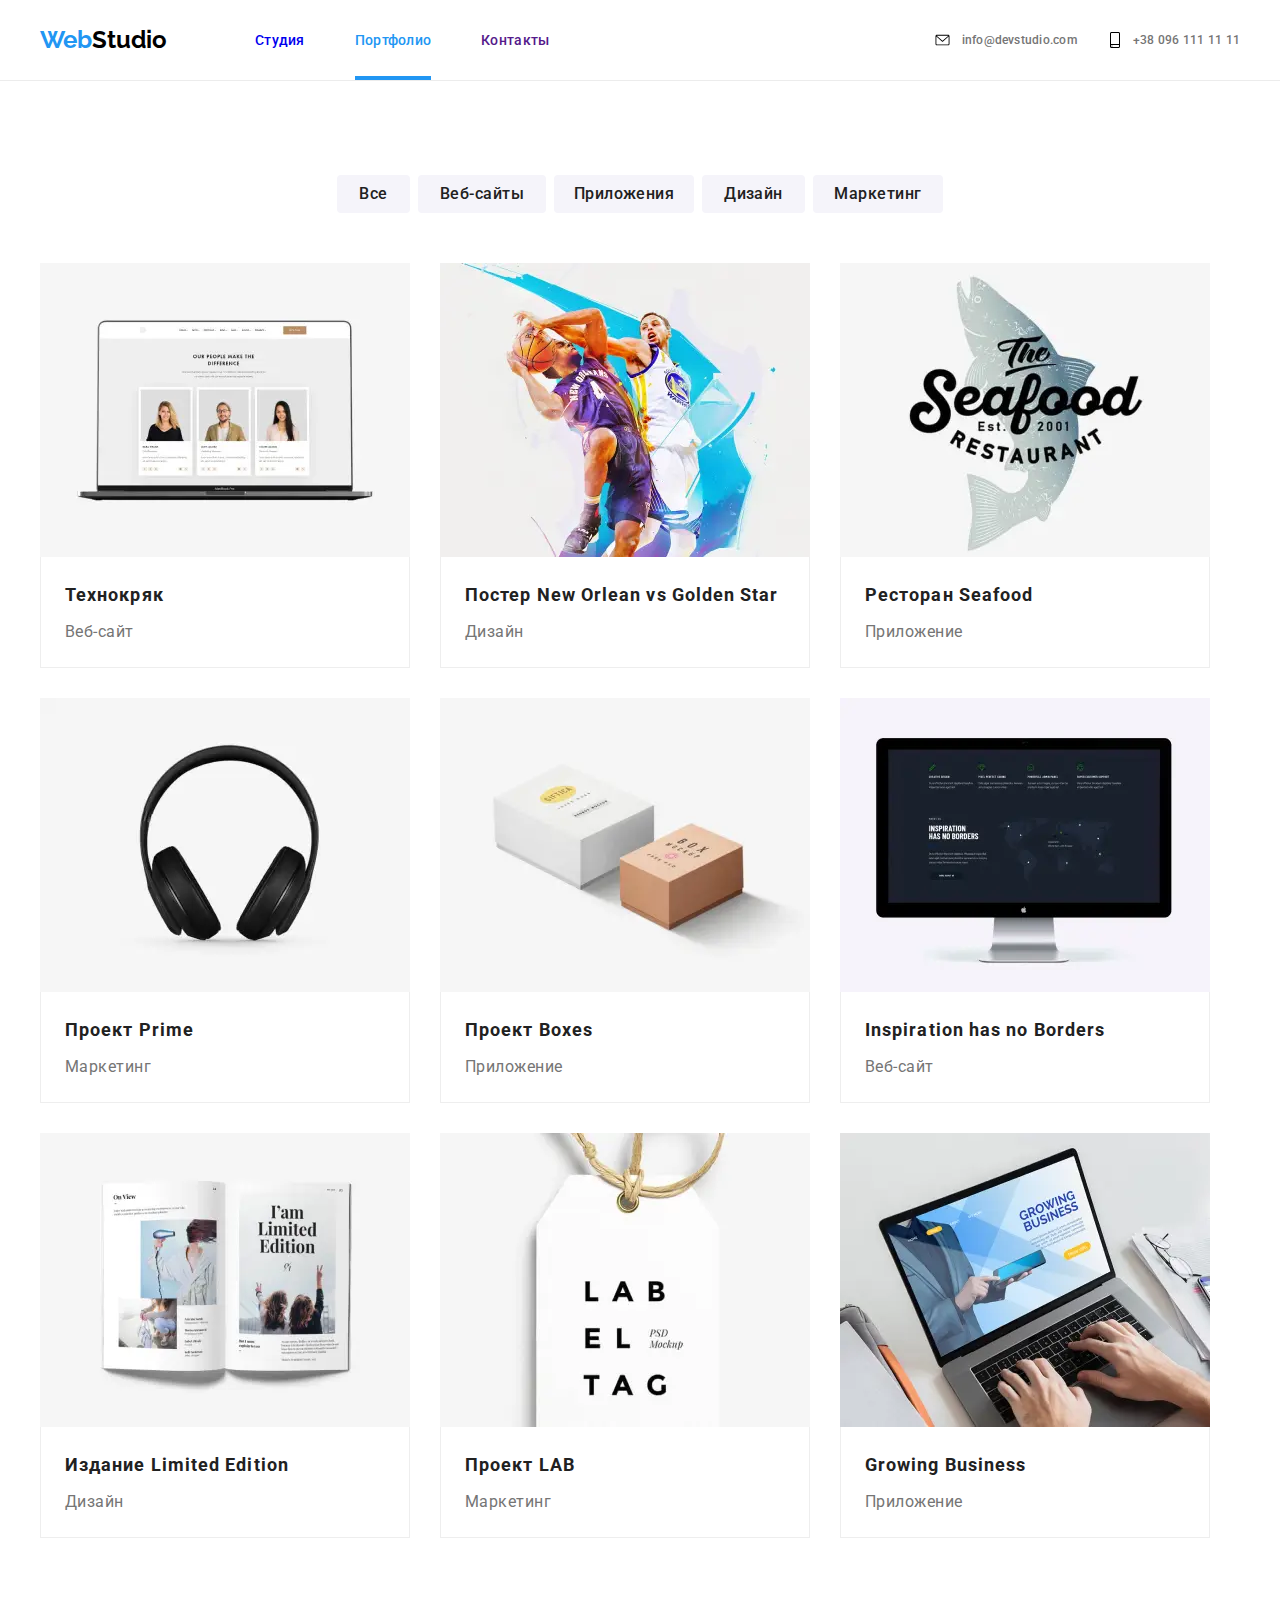
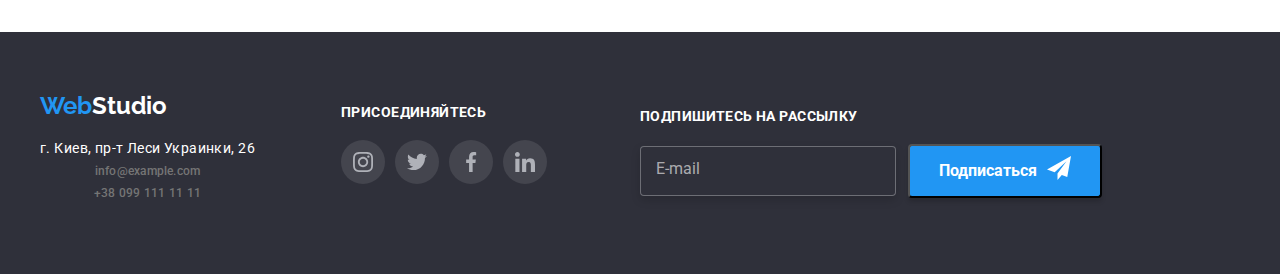
==== commit d781a83f: "Делает модалку" ====
--- a/portfolio.html
+++ b/portfolio.html
@@ -4,7 +4,7 @@
     <meta charset="UTF-8">
     <meta name="viewport" content="width=device-width, initial-scale=1.0">
     <title lang="en">WebStudio</title>
-    <link <link href="https://fonts.googleapis.com/css2?family=Raleway:wght@700&family=Roboto:wght@400;500;700;900&display=swap" rel="stylesheet">
+    <link href="https://fonts.googleapis.com/css2?family=Raleway:wght@700&family=Roboto:wght@400;500;700;900&display=swap" rel="stylesheet">
     <link rel="stylesheet" href="https://cdnjs.cloudflare.com/ajax/libs/modern-normalize/1.0.0/modern-normalize.min.css" integrity="sha512-ISS7cAi1PEhQ8jnbJpJZMd29NlhNj4AWYyLOSp2CE/CsHxTCu+r+t0D2yoJudVrd0/8fTVPUVDzY5Tvli75u/g==" crossorigin="anonymous" />
     <link rel="stylesheet" href="./css/portfolio.min.css">
 </head>
@@ -45,28 +45,45 @@
     </header>
     <main>
         
-            <section class="btn-list container">
+            <section class="btn-section container">
                 <ul class="btn-list">
-                    <div class="container-btn-list">
-                        <li class="btn-sheet"><button class="btn-item btn-first" type="button">Все</button></li>
-                        <li class="btn-sheet"><button class="btn-item btn-second" type="button">Веб-сайты</button></li>
-                        <li class="btn-sheet"><button class="btn-item btn-third" type="button">Приложения</button></li>
-                        <li class="btn-sheet"><button class="btn-item btn-fourth" type="button">Дизайн</button></li>
-                        <li class="btn-sheet"><button class="btn-item btn-fifth" type="button">Маркетинг</button></li>
-                    </div>
+                    <li class="btn-sheet"><button class="btn-item btn-first" type="button">Все</button></li>
+                    <li class="btn-sheet"><button class="btn-item btn-second" type="button">Веб-сайты</button></li>
+                    <li class="btn-sheet"><button class="btn-item btn-third" type="button">Приложения</button></li>
+                    <li class="btn-sheet"><button class="btn-item btn-fourth" type="button">Дизайн</button></li>
+                    <li class="btn-sheet"><button class="btn-item btn-fifth" type="button">Маркетинг</button></li>
                 </ul>
             </section>
             <section class="examples">
-                <ul class="examples-list">
-                    <div class="container-examples-list container">
-                        
-                            <li class="examples-item">
-                                <a class="examples-link" href="#">
-                                    <div class="item-one">
-                                        <div class="examples-foto">
-                                            <img class="examples-item-picture" src="Images/portfolio/img.png" alt="Ноутбук с примером работы" width="370" height="290">
-                                            <div class="examples-text"><p>Технокряк это современная площадка распространения коронавируса. Компании используют эту платформу для цифрового шпионажа и атак на защищённые сервера конкурентов.</p></div>
-                                        </div>
+                <ul class="examples-list container">
+                            <li class="examples-item">
+                                <a class="examples-link" href="#">
+                                    <div class="item-one">
+                                            <div class="examples-foto">
+                                                <picture class="examples-picture">
+                                                    <source
+                                                        srcset="./Images/portfolio/desk-webp/img1.webp 1x, ./Images/portfolio/desk-webp/img11.webp 2x"
+                                                        media="(min-width:1200px)" type="image/webp">
+                                                    <source
+                                                        srcset="./Images/portfolio/desk-jpg/img1.jpg 1x, ./Images/portfolio/desk-jpg/img11.jpg 2x"
+                                                        media="(min-width:1200px)">
+                                                    <source
+                                                        srcset="./Images/portfolio/tab-webp/img1.webp 1x, ./Images/portfolio/tab-webp/img11.webp 2x"
+                                                        media="(min-width:768px)" type="image/webp">
+                                                    <source
+                                                        srcset="./Images/portfolio/tab-jpg/img1.jpg 1x, ./Images/portfolio/tab-jpg/img11.jpg 2x"
+                                                        media="(min-width:768px)">
+                                                    <source
+                                                        srcset="./Images/portfolio/mob-webp/img1.webp 1x, ./Images/portfolio/mob-webp/img11.webp 2x"
+                                                        media="(min-width:320px)" type="image/webp">
+                                                    <source
+                                                        srcset="./Images/portfolio/mob-jpg/img1.jpg 1x, ./Images/portfolio/mob-jpg/img11.jpg 2x"
+                                                        media="(min-width:320px)">
+                                                    <img class="examples-item-picture" src="Images/portfolio/img.png" alt="Ноутбук с примером работы" >
+                                                </picture>    
+                                                    <div class="examples-text"><p>Технокряк это современная площадка распространения коронавируса. Компании используют эту платформу для цифрового шпионажа и атак на защищённые сервера конкурентов.</p></div>
+                                            
+                                            </div>
                                         <div class="card"><h2 class="examples-title">Технокряк</h2><p class="example-description">Веб-сайт</p></div>
                                     </div>
                                 </a>
@@ -75,7 +92,28 @@
                                 <a class="examples-link" href="#">
                                     <div class="item-one">
                                         <div class="examples-foto">
-                                            <img class="examples-item-picture" src="Images/portfolio/img-1.png" alt="Ноутбук с примером работы" width="370" height="290">
+                                            <picture class="examples-picture">
+                                                <source
+                                                    srcset="./Images/portfolio/desk-webp/img2.webp 1x, ./Images/portfolio/desk-webp/img21.webp 2x"
+                                                    media="(min-width:1200px)" type="image/webp">
+                                                <source
+                                                    srcset="./Images/portfolio/desk-jpg/img2.jpg 1x, ./Images/portfolio/desk-jpg/img21.jpg 2x"
+                                                    media="(min-width:1200px)">
+                                                <source
+                                                    srcset="./Images/portfolio/tab-webp/img2.webp 1x, ./Images/portfolio/tab-webp/img21.webp 2x"
+                                                    media="(min-width:768px)" type="image/webp">
+                                                <source
+                                                    srcset="./Images/portfolio/tab-jpg/img2.jpg 1x, ./Images/portfolio/tab-jpg/img21.jpg 2x"
+                                                    media="(min-width:768px)">
+                                                <source
+                                                    srcset="./Images/portfolio/mob-webp/img2.webp 1x, ./Images/portfolio/mob-webp/img21.webp 2x"
+                                                    media="(min-width:320px)" type="image/webp">
+                                                <source
+                                                    srcset="./Images/portfolio/mob-jpg/img2.jpg 1x, ./Images/portfolio/mob-jpg/img21.jpg 2x"
+                                                    media="(min-width:320px)">
+                                                    <img class="examples-item-picture" src="Images/portfolio/img-1.png" alt="Ноутбук с примером работы">
+                                            </picture> 
+                                            
                                             <div class="examples-text"><p>Технокряк это современная площадка распространения коронавируса. Компании используют эту платформу для цифрового шпионажа и атак на защищённые сервера конкурентов.</p></div>
                                         </div>
                                         <div class="card"><h2 class="examples-title">Постер <span lang="en"> New Orlean vs Golden Star</span></h2><p class="example-description">Дизайн</p></div>
@@ -86,18 +124,60 @@
                                 <a class="examples-link" href="#">
                                     <div class="item-one">
                                         <div class="examples-foto">
-                                            <img class="examples-item-picture" src="Images/portfolio/img-2.png" alt="Ноутбук с примером работы" width="370" height="290">
-                                            <div class="examples-text"><p>Технокряк это современная площадка распространения коронавируса. Компании используют эту платформу для цифрового шпионажа и атак на защищённые сервера конкурентов.</p></div>
-                                        </div>
-                                        <div class="card"><h2 class="examples-title">Ресторан <span lang="en">Seafood</span></h2><p class="example-description">Приложение</p></div
-                                    </div>
-                                </a>
-                            </li>
-                            <li class="examples-item">
-                                <a class="examples-link" href="#">
-                                    <div class="item-one">
-                                        <div class="examples-foto">
-                                            <img class="examples-item-picture" src="Images/portfolio/img-3.png" alt="Ноутбук с примером работы" width="370" height="290">
+                                            <picture class="examples-picture">
+                                                <source
+                                                    srcset="./Images/portfolio/desk-webp/img3.webp 1x, ./Images/portfolio/desk-webp/img31.webp 2x"
+                                                    media="(min-width:1200px)" type="image/webp">
+                                                <source
+                                                    srcset="./Images/portfolio/desk-jpg/img3.jpg 1x, ./Images/portfolio/desk-jpg/img31.jpg 2x"
+                                                    media="(min-width:1200px)">
+                                                <source
+                                                    srcset="./Images/portfolio/tab-webp/img3.webp 1x, ./Images/portfolio/tab-webp/img31.webp 2x"
+                                                    media="(min-width:768px)" type="image/webp">
+                                                <source
+                                                    srcset="./Images/portfolio/tab-jpg/img3.jpg 1x, ./Images/portfolio/tab-jpg/img31.jpg 2x"
+                                                    media="(min-width:768px)">
+                                                <source
+                                                    srcset="./Images/portfolio/mob-webp/img3.webp 1x, ./Images/portfolio/mob-webp/img31.webp 2x"
+                                                    media="(min-width:320px)" type="image/webp">
+                                                <source
+                                                    srcset="./Images/portfolio/mob-jpg/img3.jpg 1x, ./Images/portfolio/mob-jpg/img31.jpg 2x"
+                                                    media="(min-width:320px)">
+                                                    <img class="examples-item-picture" src="Images/portfolio/img-2.png" alt="Ноутбук с примером работы">
+                                            </picture> 
+                                            
+                                            <div class="examples-text"><p>Технокряк это современная площадка распространения коронавируса. Компании используют эту платформу для цифрового шпионажа и атак на защищённые сервера конкурентов.</p></div>
+                                        </div>
+                                        <div class="card"><h2 class="examples-title">Ресторан <span lang="en">Seafood</span></h2><p class="example-description">Приложение</p></div>
+                                    </div>
+                                </a>
+                            </li>
+                            <li class="examples-item">
+                                <a class="examples-link" href="#">
+                                    <div class="item-one">
+                                        <div class="examples-foto">
+                                            <picture class="examples-picture">
+                                                <source
+                                                    srcset="./Images/portfolio/desk-webp/img4.webp 1x, ./Images/portfolio/desk-webp/img41.webp 2x"
+                                                    media="(min-width:1200px)" type="image/webp">
+                                                <source
+                                                    srcset="./Images/portfolio/desk-jpg/img4.jpg 1x, ./Images/portfolio/desk-jpg/img41.jpg 2x"
+                                                    media="(min-width:1200px)">
+                                                <source
+                                                    srcset="./Images/portfolio/tab-webp/img4.webp 1x, ./Images/portfolio/tab-webp/img41.webp 2x"
+                                                    media="(min-width:768px)" type="image/webp">
+                                                <source
+                                                    srcset="./Images/portfolio/tab-jpg/img4.jpg 1x, ./Images/portfolio/tab-jpg/img41.jpg 2x"
+                                                    media="(min-width:768px)">
+                                                <source
+                                                    srcset="./Images/portfolio/mob-webp/img4.webp 1x, ./Images/portfolio/mob-webp/img41.webp 2x"
+                                                    media="(min-width:320px)" type="image/webp">
+                                                <source
+                                                    srcset="./Images/portfolio/mob-jpg/img4.jpg 1x, ./Images/portfolio/mob-jpg/img41.jpg 2x"
+                                                    media="(min-width:320px)">
+                                                <img class="examples-item-picture" src="Images/portfolio/img-3.png" alt="Ноутбук с примером работы" >
+                                            </picture> 
+                                            
                                             <div class="examples-text"><p>Технокряк это современная площадка распространения коронавируса. Компании используют эту платформу для цифрового шпионажа и атак на защищённые сервера конкурентов.</p></div>
                                         </div>
                                         <div class="card"><h2 class="examples-title">Проект <span lang="en">Prime</span></h2><p class="example-description">Маркетинг</p></div>
@@ -108,7 +188,28 @@
                                 <a class="examples-link" href="#">
                                     <div class="item-one">
                                         <div class="examples-foto">
-                                            <img class="examples-item-picture" src="Images/portfolio/img-4.png" alt="Ноутбук с примером работы" width="370" height="290">
+                                            <picture class="examples-picture">
+                                                <source
+                                                    srcset="./Images/portfolio/desk-webp/img5.webp 1x, ./Images/portfolio/desk-webp/img51.webp 2x"
+                                                    media="(min-width:1200px)" type="image/webp">
+                                                <source
+                                                    srcset="./Images/portfolio/desk-jpg/img5.jpg 1x, ./Images/portfolio/desk-jpg/img51.jpg 2x"
+                                                    media="(min-width:1200px)">
+                                                <source
+                                                    srcset="./Images/portfolio/tab-webp/img5.webp 1x, ./Images/portfolio/tab-webp/img51.webp 2x"
+                                                    media="(min-width:768px)" type="image/webp">
+                                                <source
+                                                    srcset="./Images/portfolio/tab-jpg/img5.jpg 1x, ./Images/portfolio/tab-jpg/img51.jpg 2x"
+                                                    media="(min-width:768px)">
+                                                <source
+                                                    srcset="./Images/portfolio/mob-webp/img5.webp 1x, ./Images/portfolio/mob-webp/img51.webp 2x"
+                                                    media="(min-width:320px)" type="image/webp">
+                                                <source
+                                                    srcset="./Images/portfolio/mob-jpg/img5.jpg 1x, ./Images/portfolio/mob-jpg/img51.jpg 2x"
+                                                    media="(min-width:320px)">
+                                                <img class="examples-item-picture" src="Images/portfolio/img-4.png" alt="Ноутбук с примером работы" >
+                                            </picture> 
+                                            
                                             <div class="examples-text"><p>Технокряк это современная площадка распространения коронавируса. Компании используют эту платформу для цифрового шпионажа и атак на защищённые сервера конкурентов.</p></div>
                                         </div>
                                         <div class="card"><h2 class="examples-title">Проект <span lang="en">Boxes</span></h2><p class="example-description">Приложение</p></div>
@@ -119,7 +220,28 @@
                                 <a class="examples-link" href="#">
                                     <div class="item-one">
                                         <div class="examples-foto">
-                                            <img class="examples-item-picture" src="Images/portfolio/img-5.png" alt="Ноутбук с примером работы" width="370" height="290">
+                                            <picture class="examples-picture">
+                                                <source
+                                                    srcset="./Images/portfolio/desk-webp/img6.webp 1x, ./Images/portfolio/desk-webp/img61.webp 2x"
+                                                    media="(min-width:1200px)" type="image/webp">
+                                                <source
+                                                    srcset="./Images/portfolio/desk-jpg/img6.jpg 1x, ./Images/portfolio/desk-jpg/img61.jpg 2x"
+                                                    media="(min-width:1200px)">
+                                                <source
+                                                    srcset="./Images/portfolio/tab-webp/img6.webp 1x, ./Images/portfolio/tab-webp/img61.webp 2x"
+                                                    media="(min-width:768px)" type="image/webp">
+                                                <source
+                                                    srcset="./Images/portfolio/tab-jpg/img6.jpg 1x, ./Images/portfolio/tab-jpg/img61.jpg 2x"
+                                                    media="(min-width:768px)">
+                                                <source
+                                                    srcset="./Images/portfolio/mob-webp/img6.webp 1x, ./Images/portfolio/mob-webp/img61.webp 2x"
+                                                    media="(min-width:320px)" type="image/webp">
+                                                <source
+                                                    srcset="./Images/portfolio/mob-jpg/img6.jpg 1x, ./Images/portfolio/mob-jpg/img61.jpg 2x"
+                                                    media="(min-width:320px)">
+                                                <img class="examples-item-picture" src="Images/portfolio/img-5.png" alt="Ноутбук с примером работы" >
+                                            </picture> 
+                                            
                                             <div class="examples-text"><p>Технокряк это современная площадка распространения коронавируса. Компании используют эту платформу для цифрового шпионажа и атак на защищённые сервера конкурентов.</p></div>
                                         </div>
                                         <div class="card"><h2 class="examples-title" lang="en">Inspiration has no Borders</h2><p class="example-description">Веб-сайт</p></div>
@@ -130,7 +252,28 @@
                                 <a class="examples-link" href="#">
                                     <div class="item-one">
                                         <div class="examples-foto">
-                                            <img class="examples-item-picture" src="Images/portfolio/img-6.png" alt="Ноутбук с примером работы" width="370" height="290">
+                                            <picture class="examples-picture">
+                                                <source
+                                                    srcset="./Images/portfolio/desk-webp/img7.webp 1x, ./Images/portfolio/desk-webp/img71.webp 2x"
+                                                    media="(min-width:1200px)" type="image/webp">
+                                                <source
+                                                    srcset="./Images/portfolio/desk-jpg/img7.jpg 1x, ./Images/portfolio/desk-jpg/img71.jpg 2x"
+                                                    media="(min-width:1200px)">
+                                                <source
+                                                    srcset="./Images/portfolio/tab-webp/img7.webp 1x, ./Images/portfolio/tab-webp/img71.webp 2x"
+                                                    media="(min-width:768px)" type="image/webp">
+                                                <source
+                                                    srcset="./Images/portfolio/tab-jpg/img7.jpg 1x, ./Images/portfolio/tab-jpg/img71.jpg 2x"
+                                                    media="(min-width:768px)">
+                                                <source
+                                                    srcset="./Images/portfolio/mob-webp/img7.webp 1x, ./Images/portfolio/mob-webp/img71.webp 2x"
+                                                    media="(min-width:320px)" type="image/webp">
+                                                <source
+                                                    srcset="./Images/portfolio/mob-jpg/img7.jpg 1x, ./Images/portfolio/mob-jpg/img71.jpg 2x"
+                                                    media="(min-width:320px)">
+                                                <img class="examples-item-picture" src="Images/portfolio/img-6.png" alt="Ноутбук с примером работы" ">
+                                            </picture> 
+                                            
                                             <div class="examples-text"><p>Технокряк это современная площадка распространения коронавируса. Компании используют эту платформу для цифрового шпионажа и атак на защищённые сервера конкурентов.</p></div>
                                         </div>
                                         <div class="card"><h2 class="examples-title">Издание <span lang="en">Limited Edition</span></h2><p class="example-description">Дизайн</p></div>
@@ -141,7 +284,28 @@
                                 <a class="examples-link" href="#">
                                     <div class="item-one">
                                         <div class="examples-foto">
-                                            <img class="examples-item-picture" src="Images/portfolio/img-7.png" alt="Ноутбук с примером работы" width="370" height="290">
+                                            <picture class="examples-picture">
+                                                <source
+                                                    srcset="./Images/portfolio/desk-webp/img8.webp 1x, ./Images/portfolio/desk-webp/img81.webp 2x"
+                                                    media="(min-width:1200px)" type="image/webp">
+                                                <source
+                                                    srcset="./Images/portfolio/desk-jpg/img8.jpg 1x, ./Images/portfolio/desk-jpg/img81.jpg 2x"
+                                                    media="(min-width:1200px)">
+                                                <source
+                                                    srcset="./Images/portfolio/tab-webp/img8.webp 1x, ./Images/portfolio/tab-webp/img81.webp 2x"
+                                                    media="(min-width:768px)" type="image/webp">
+                                                <source
+                                                    srcset="./Images/portfolio/tab-jpg/img8.jpg 1x, ./Images/portfolio/tab-jpg/img81.jpg 2x"
+                                                    media="(min-width:768px)">
+                                                <source
+                                                    srcset="./Images/portfolio/mob-webp/img8.webp 1x, ./Images/portfolio/mob-webp/img81.webp 2x"
+                                                    media="(min-width:320px)" type="image/webp">
+                                                <source
+                                                    srcset="./Images/portfolio/mob-jpg/img8.jpg 1x, ./Images/portfolio/mob-jpg/img81.jpg 2x"
+                                                    media="(min-width:320px)">
+                                                <img class="examples-item-picture" src="Images/portfolio/img-7.png" alt="Ноутбук с примером работы" >
+                                            </picture> 
+                                            
                                             <div class="examples-text"><p>Технокряк это современная площадка распространения коронавируса. Компании используют эту платформу для цифрового шпионажа и атак на защищённые сервера конкурентов.</p></div>
                                         </div>
                                         <div class="card"><h2 class="examples-title">Проект <span lang="en">LAB</span></h2><p class="example-description">Маркетинг</p></div>
@@ -152,17 +316,36 @@
                                 <a class="examples-link" href="#">
                                     <div class="item-one">
                                         <div class="examples-foto">
-                                            <img class="examples-item-picture" src="Images/portfolio/img-8.png" alt="Ноутбук с примером работы" width="370" height="290">
+                                            <picture class="examples-picture">
+                                                <source
+                                                    srcset="./Images/portfolio/desk-webp/img9.webp 1x, ./Images/portfolio/desk-webp/img91.webp 2x"
+                                                    media="(min-width:1200px)" type="image/webp">
+                                                <source
+                                                    srcset="./Images/portfolio/desk-jpg/img9.jpg 1x, ./Images/portfolio/desk-jpg/img91.jpg 2x"
+                                                    media="(min-width:1200px)">
+                                                <source
+                                                    srcset="./Images/portfolio/tab-webp/img9.webp 1x, ./Images/portfolio/tab-webp/img91.webp 2x"
+                                                    media="(min-width:768px)" type="image/webp">
+                                                <source
+                                                    srcset="./Images/portfolio/tab-jpg/img9.jpg 1x, ./Images/portfolio/tab-jpg/img91.jpg 2x"
+                                                    media="(min-width:768px)">
+                                                <source
+                                                    srcset="./Images/portfolio/mob-webp/img9.webp 1x, ./Images/portfolio/mob-webp/img91.webp 2x"
+                                                    media="(min-width:320px)" type="image/webp">
+                                                <source
+                                                    srcset="./Images/portfolio/mob-jpg/img9.jpg 1x, ./Images/portfolio/mob-jpg/img91.jpg 2x"
+                                                    media="(min-width:320px)">
+                                                <img class="examples-item-picture" src="Images/portfolio/img-8.png" alt="Ноутбук с примером работы" >
+                                            </picture> 
+                                            
                                             <div class="examples-text"><p>Технокряк это современная площадка распространения коронавируса. Компании используют эту платформу для цифрового шпионажа и атак на защищённые сервера конкурентов.</p></div>
                                         </div>
                                         <div class="card"><h2 class="examples-title" lang="en">Growing Business</h2><p class="example-description">Приложение</p></div>
                                     </div>
                                 </a>
                             </li>
-                    </div>
                 </ul>
-            </section>
-        
+            </section>    
     </main>
     <footer class="footer">
         <div class="container footer-all">
@@ -179,18 +362,15 @@
                                 <li><a class="mail mail-footer" href="mailto:info@example.com">info@example.com</a></li>
                                 <li><a class="tel tel-footer" href="tel:+380991111111">+38 099 111 11 11</a></li>
                             </ul>
-                        
                     </address>
                 </div>
                 <div class="container-join">
                     <p class="join">присоединяйтесь</p>
                     <ul class="social-list">
-                        <div class="container-social-list">
                             <li class="social-list-item social-list-footer"><a class="social-link social-link-footer" href="#"><svg class="social-icon"><use href="./symbol-defs.svg#icon-instagram-2-1"></use></svg></a></li>
                             <li class="social-list-item social-list-footer"><a class="social-link social-link-footer" href="#"><svg class="social-icon"><use href="./symbol-defs.svg#icon-twitter-1-1"></use></svg></a></li>
                             <li class="social-list-item social-list-footer"><a class="social-link social-link-footer" href="#"><svg class="social-icon"><use href="./symbol-defs.svg#icon-facebook-1-1"></use></svg></a></li>
                             <li class="social-list-item social-list-footer"><a class="social-link social-link-footer" href="#"><svg class="social-icon"><use href="./symbol-defs.svg#icon-linkedin-1-1"></use></svg></a></li>
-                        </div>
                     </ul>
                 </div>
             </div> 
--- a/css/portfolio.min.css
+++ b/css/portfolio.min.css
@@ -1,2 +1,2 @@
-h1,h2,h3,h4,h5,h6{margin:0}ul,ol{margin:0;padding:0}p{margin:0}body{margin:0}.container-nav-logo{font-size:24px;font-weight:700;line-height:1.167;font-family:Raleway,sans-serif;text-decoration:none;-webkit-animation-duration:1000ms;animation-duration:1000ms}.logo-first{color:#2196F3}.close-btn-icon,.menu-btn-icon{fill:#000000;-webkit-transition:250ms cubic-bezier(0.4, 0, 0.2, 1);transition:250ms cubic-bezier(0.4, 0, 0.2, 1)}.close-menu-btn:hover .close-btn-icon,.close-menu-btn:focus .close-btn-icon,.close-menu-btn:hover .menu-btn-icon,.close-menu-btn:focus .menu-btn-icon{fill:#2196F3}.close-menu-btn{background-color:transparent;border:none}.close-menu-icon{width:40px;height:40px;fill:#000000}.close-menu-btn .close-btn-icon{display:none}.close-menu-btn.is-open .close-btn-icon{display:block}.close-menu-btn.is-open .menu-btn-icon{display:none}.logo-second{color:#000000}.header{padding-bottom:25px;padding-top:24px}.nav{position:relative;display:-webkit-box;display:-ms-flexbox;display:flex;-webkit-box-align:center;-ms-flex-align:center;align-items:center;-webkit-box-pack:justify;-ms-flex-pack:justify;justify-content:space-between}.additional-menu{opacity:0;position:absolute;z-index:100;width:100%;height:393px;top:100%;left:0;-webkit-transform:translateY(24px);transform:translateY(24px);background-color:white;display:-webkit-box;display:-ms-flexbox;display:flex;-webkit-box-orient:vertical;-webkit-box-direction:normal;-ms-flex-direction:column;flex-direction:column;-webkit-box-align:center;-ms-flex-align:center;align-items:center}.additional-menu.is-open{opacity:1}.nav-list{font-family:Roboto;font-style:normal;font-weight:500;font-size:18px;line-height:1.167;letter-spacing:0.02em;color:#212121}a{text-decoration:none}ul{list-style-type:none}.nav-list-studio{position:relative}.nav-list-portfolio{position:relative}.container-nav-nav-list{padding-top:60px;margin-bottom:60px;display:-webkit-box;display:-ms-flexbox;display:flex;-webkit-box-orient:vertical;-webkit-box-direction:normal;-ms-flex-direction:column;flex-direction:column;-webkit-box-align:center;-ms-flex-align:center;align-items:center}.nav-list:not(:last-child){margin-bottom:40px}.container{width:480px;padding:0 15px;margin:0 auto}.mail,.tel{font-family:Roboto;font-style:normal;font-weight:500;font-size:18px;line-height:1.167;letter-spacing:0.02em;color:#757575;display:-webkit-box;display:-ms-flexbox;display:flex;-webkit-box-align:center;-ms-flex-align:center;align-items:center}.mail{margin-bottom:16px}.icon-envelope{width:19px;height:14px;margin-right:10px}.icon-smartphone{width:16px;height:20px;margin-right:10px}.container-contacts{display:-webkit-box;display:-ms-flexbox;display:flex;-webkit-box-orient:vertical;-webkit-box-direction:normal;-ms-flex-direction:column;flex-direction:column}.contacts-smartphone,.contacts-envelope{display:-webkit-box;display:-ms-flexbox;display:flex;-webkit-box-orient:horizontal;-webkit-box-direction:normal;-ms-flex-direction:row;flex-direction:row;-webkit-box-align:center;-ms-flex-align:center;align-items:center;padding:0;margin:0}.mail,.tel{display:-webkit-box;display:-ms-flexbox;display:flex;-webkit-box-align:center;-ms-flex-align:center;align-items:center}.mail:hover,.mail:focus,.tel:hover,.tel:focus{color:#2196F3}.nav-list-studio:hover,.nav-list-studio:focus,.nav-list-portfolio:hover,.nav-list-portfolio:focus,.nav-list-contacts:hover,.nav-list-contacts:focus{color:#2196F3}.icon-envelope:hover,.icon-envelope:focus,.icon-smartphone:hover,.icon-smartphone:focus{fill:#2196F3}.mail:focus .icon-envelope,.mail:hover .icon-envelope,.tel:hover .icon-smartphone,.tel:focus .icon-smartphone{fill:#2196F3}.current-studio{color:#2196F3}.current-studio::after{content:'';display:block;width:100%;height:4px;background-color:#2196F3;position:absolute;top:30px}.current-portfolio{color:#2196F3}.current-portfolio::after{content:'';width:100%;display:block;height:4px;background-color:#2196F3;position:absolute;top:30px}.nav-list-studio,.nav-list-portfolio,.nav-list-contacts,.mail,.tel{-webkit-transition:250ms cubic-bezier(0.4, 0, 0.2, 1);transition:250ms cubic-bezier(0.4, 0, 0.2, 1);display:block}@media screen and (min-width: 768px){.additional-menu{opacity:1;position:static;-webkit-transform:translateY(0);transform:translateY(0);height:-webkit-max-content;height:-moz-max-content;height:max-content;display:-webkit-box;display:-ms-flexbox;display:flex;-webkit-box-orient:horizontal;-webkit-box-direction:normal;-ms-flex-direction:row;flex-direction:row;-webkit-box-align:center;-ms-flex-align:center;align-items:center;-webkit-box-pack:justify;-ms-flex-pack:justify;justify-content:space-between}.container-nav-nav-list{-webkit-box-orient:horizontal;-webkit-box-direction:normal;-ms-flex-direction:row;flex-direction:row;-webkit-box-align:center;-ms-flex-align:center;align-items:center;-webkit-box-pack:center;-ms-flex-pack:center;justify-content:center;margin:0;padding:0}.container{width:768px;padding:0 15px}.nav-list:not(:last-child){margin:0;margin-right:50px}.close-menu-btn{display:none}.nav{position:static;display:-webkit-box;display:-ms-flexbox;display:flex;-webkit-box-align:center;-ms-flex-align:center;align-items:center}.head-logo{margin-right:88px}.header{padding:26px 0;display:-webkit-box;display:-ms-flexbox;display:flex;-webkit-box-align:center;-ms-flex-align:center;align-items:center}.nav-list{font-family:Roboto;font-style:normal;font-weight:500;font-size:14px;line-height:1.143;letter-spacing:0.02em;color:#212121}.mail,.tel{font-family:Roboto;font-style:normal;font-weight:500;font-size:12px;line-height:1.167;letter-spacing:0.02em;color:#757575;display:-webkit-box;display:-ms-flexbox;display:flex;-webkit-box-align:center;-ms-flex-align:center;align-items:center}.current-studio::after{content:' ';top:55px}.current-portfolio::after{content:' ';top:55px}}@media screen and (min-width: 1200px){.container-contacts{-webkit-box-orient:horizontal;-webkit-box-direction:normal;-ms-flex-direction:row;flex-direction:row;-webkit-box-align:center;-ms-flex-align:center;align-items:center}.container{width:1200px}.mail{margin:0;margin-right:30px;display:-webkit-box;display:-ms-flexbox;display:flex;-webkit-box-align:center;-ms-flex-align:center;align-items:center}.tel{display:-webkit-box;display:-ms-flexbox;display:flex;-webkit-box-align:center;-ms-flex-align:center;align-items:center}.contacts-smartphone,.contacts-envelope{-webkit-box-align:center;-ms-flex-align:center;align-items:center}.current-studio::after{content:' ';top:44px}.current-portfolio::after{content:' ';top:44px}}.name{padding-top:30px}.position{margin-top:10px}.our_team-item-title{font-family:Roboto,sans-serif;font-style:normal;font-weight:500;font-size:16px;line-height:1.188;text-align:center;letter-spacing:0.03em;color:#212121}.our_team-item-position{font-family:Roboto,sans-serif;font-style:normal;font-weight:normal;font-size:16px;line-height:1.188;text-align:center;letter-spacing:0.03em;color:#757575;margin-bottom:16px}.card-item-studio{border-radius:0 0 4px 4px;-webkit-box-shadow:0px 1px 3px rgba(0,0,0,0.12),0px 1px 1px rgba(0,0,0,0.14),0px 2px 1px rgba(0,0,0,0.2);box-shadow:0px 1px 3px rgba(0,0,0,0.12),0px 1px 1px rgba(0,0,0,0.14),0px 2px 1px rgba(0,0,0,0.2);background-color:#FFFFFF}.our_team{padding-top:94px;padding-bottom:94px;background-color:#F5F4FA}.our-team-list{display:-webkit-box;display:-ms-flexbox;display:flex;-webkit-box-pack:justify;-ms-flex-pack:justify;justify-content:space-between;margin-top:50px;padding-bottom:30px}.our-team-list:not(:last-child){margin-right:30px}.our_team{background-color:#F5F4FA}.social-list{list-style-type:none}.social-list-item{display:-webkit-box;display:-ms-flexbox;display:flex}.social-link{display:-webkit-box;display:-ms-flexbox;display:flex;-webkit-box-pack:center;-ms-flex-pack:center;justify-content:center;-webkit-box-align:center;-ms-flex-align:center;align-items:center;width:44px;height:44px;border-radius:50%;-webkit-transition:250ms cubic-bezier(0.4, 0, 0.2, 1);transition:250ms cubic-bezier(0.4, 0, 0.2, 1)}.social-link:hover,.social-link:focus{background-color:#2196F3}.container-social-list{display:-webkit-box;display:-ms-flexbox;display:flex;-webkit-box-pack:justify;-ms-flex-pack:justify;justify-content:space-between;padding-bottom:30px;padding-right:32px;padding-left:32px}.social-icon{display:inline-block;margin-left:auto;margin-right:auto;margin-top:auto;margin-bottom:auto;width:20px;height:20px;fill:#AFB1B8}.social-link:hover .social-icon,.social-link:focus .social-icon{fill:#FFFFFF}.footer{background-color:#2F303A;padding:60px 0}.container{padding-left:15px;padding-right:15px}.join{font-family:Roboto;font-style:normal;font-weight:bold;font-size:14px;line-height:1.143;letter-spacing:0.03em;text-transform:uppercase;color:#FFFFFF;margin-bottom:20px;display:-webkit-box;display:-ms-flexbox;display:flex;-webkit-box-pack:center;-ms-flex-pack:center;justify-content:center}.footer-all{display:-webkit-box;display:-ms-flexbox;display:flex;-webkit-box-orient:vertical;-webkit-box-direction:normal;-ms-flex-direction:column;flex-direction:column;-webkit-box-align:center;-ms-flex-align:center;align-items:center}.footer-form-title{font-family:Roboto,sans-serif;font-style:normal;font-weight:bold;font-size:14px;line-height:1.143;letter-spacing:0.03em;text-transform:uppercase;margin-bottom:20px;color:#FFFFFF;display:-webkit-box;display:-ms-flexbox;display:flex;-webkit-box-pack:center;-ms-flex-pack:center;justify-content:center}.form-shape{position:relative;margin:0;display:-webkit-box;display:-ms-flexbox;display:flex;-webkit-box-orient:vertical;-webkit-box-direction:normal;-ms-flex-direction:column;flex-direction:column;-webkit-box-align:center;-ms-flex-align:center;align-items:center}.footer-btn-title{font-family:Roboto,sans-serif;font-style:normal;font-weight:bold;font-size:16px;line-height:1.875;color:#FFFFFF}.footer-form-btn{background-color:#2196F3;-webkit-box-shadow:0px 4px 4px rgba(0,0,0,0.15);box-shadow:0px 4px 4px rgba(0,0,0,0.15);border-radius:4px;display:-webkit-box;display:-ms-flexbox;display:flex;-webkit-box-orient:horizontal;-webkit-box-direction:normal;-ms-flex-direction:row;flex-direction:row;padding:10px 29px;-webkit-box-pack:center;-ms-flex-pack:center;justify-content:center}.footer-input-mail{border:1px solid rgba(255,255,255,0.3);-webkit-box-sizing:border-box;box-sizing:border-box;-webkit-filter:drop-shadow(0px 4px 4px rgba(0,0,0,0.15));filter:drop-shadow(0px 4px 4px rgba(0,0,0,0.15));border-radius:4px;width:450px;height:50px;background-color:#2F303A;padding-left:75px;color:#ffffff;margin-bottom:20px}.footer-form-name{font-family:Roboto,sans-serif;font-style:normal;font-weight:normal;font-size:16px;line-height:1.25;color:rgba(255,255,255,0.6);position:absolute;top:50%;-webkit-transform:translateY(-230%);transform:translateY(-230%);left:16px}.footer-form-icon{width:24px;height:24px;margin-left:10px}.logo-foot{color:#ffffff}.social-link-footer{background:rgba(255,255,255,0.1)}.social-list-footer:not(:last-child){margin-right:10px}.container-logo{margin-bottom:20px;display:-webkit-box;display:-ms-flexbox;display:flex;-webkit-box-pack:center;-ms-flex-pack:center;justify-content:center}.contacts{display:-webkit-box;display:-ms-flexbox;display:flex;-webkit-box-orient:vertical;-webkit-box-direction:normal;-ms-flex-direction:column;flex-direction:column;-webkit-box-align:center;-ms-flex-align:center;align-items:center}.container-join .container-social-list{padding-left:0}.container-social-list{padding:0;margin-bottom:60px}.adress-sity{font-family:Roboto,sans-serif;font-style:normal;font-weight:normal;font-size:14px;line-height:24px1 0.714;letter-spacing:0.03em;color:#FFFFFF;margin-bottom:8px;display:-webkit-box;display:-ms-flexbox;display:flex;-webkit-box-pack:center;-ms-flex-pack:center;justify-content:center}.mail-footer{display:block;margin-bottom:8px}.tel-footer{margin-bottom:60px}@media screen and (min-width: 768px){.footer-content{display:-webkit-box;display:-ms-flexbox;display:flex;-webkit-box-orient:horizontal;-webkit-box-direction:normal;-ms-flex-direction:row;flex-direction:row;-webkit-box-pack:justify;-ms-flex-pack:justify;justify-content:space-between}.container{width:768px}.container-adress{margin-right:158px;display:-webkit-box;display:-ms-flexbox;display:flex;-webkit-box-orient:vertical;-webkit-box-direction:normal;-ms-flex-direction:column;flex-direction:column;-webkit-box-align:center;-ms-flex-align:center;align-items:center}.join{margin-top:5px}.foot-logo{margin-right:158px}.mail-footer{margin-right:0}}@media screen and (min-width: 1200px){.container{width:1200px}.footer-all{-webkit-box-orient:horizontal;-webkit-box-direction:normal;-ms-flex-direction:row;flex-direction:row}.container-adress{-webkit-box-pack:start;-ms-flex-pack:start;justify-content:start;margin-right:0}.container-adress{-webkit-box-align:start;-ms-flex-align:start;align-items:flex-start;margin-right:70px;width:231px}.join{margin-top:12px;-webkit-box-pack:start;-ms-flex-pack:start;justify-content:flex-start}.container-join{margin-right:93px}.footer-form-title{-webkit-box-pack:start;-ms-flex-pack:start;justify-content:flex-start}.footer-input-mail{width:358px;margin-right:12px;margin-bottom:0}.form-shape{-webkit-box-orient:horizontal;-webkit-box-direction:normal;-ms-flex-direction:row;flex-direction:row;-webkit-box-align:center;-ms-flex-align:center;align-items:center}.footer-form-name{-webkit-transform:translateY(-60%);transform:translateY(-60%)}.tel-footer{margin:0}.container-social-list{margin-bottom:0}}.portfolio-body{margin:0}.container-btn-list{display:-webkit-box;display:-ms-flexbox;display:flex;-ms-flex-wrap:wrap;flex-wrap:wrap;padding-bottom:40px;padding-top:60px}.container{width:480px}.btn-sheet:nth-child(-n+3){margin-bottom:15px}.header-portfolio{border-bottom:1px solid #ECECEC}.card{padding:20px;padding-top:20px;padding-bottom:20px;padding-left:24px;padding-right:24px;border-bottom:1px solid #eeeeee;border-left:1px solid #eeeeee;border-right:1px solid #eeeeee}.btn-item{display:block;height:38px;background-color:#F5F4FA;border-radius:4px;border-color:transparent;-webkit-transition:250ms cubic-bezier(0.4, 0, 0.2, 1);transition:250ms cubic-bezier(0.4, 0, 0.2, 1);font-family:Roboto,sans-serif;font-style:normal;font-weight:500;font-size:16px;line-height:1.625;text-align:center;letter-spacing:0.03em;color:#212121}.btn-item:hover,.btn-item:focus{background-color:#2196F3;color:#ffffff;-webkit-box-shadow:0px 4px 4px rgba(0,0,0,0.2);box-shadow:0px 4px 4px rgba(0,0,0,0.2)}.btn-first{width:73px}.btn-second{width:128px}.btn-third{width:140px}.btn-fourth{width:103px}.btn-fifth{width:130px}.btn-list{font-family:Roboto,sans-serif;font-style:normal;font-weight:500;font-size:16px;line-height:1.625;text-align:center;letter-spacing:0.03em;color:#212121}.btn-sheet:not(:last-child){margin-right:8px}.examples-item-picture{display:block}.container-examples-list{display:-webkit-box;display:-ms-flexbox;display:flex;-ms-flex-wrap:wrap;flex-wrap:wrap;padding-bottom:60px}.examples-item{-ms-flex-preferred-size:CALC(-56.66667%);flex-basis:CALC(-56.66667%)}.examples-item:not(:last-child){margin-bottom:30px}.examples-link{display:block}.examples-link:focus,.examples-link:hover{-webkit-box-shadow:0px 4px 4px rgba(0,0,0,0.2);box-shadow:0px 4px 4px rgba(0,0,0,0.2)}.examples-foto{position:relative;overflow:hidden}.examples-text{position:absolute;top:0;left:0;width:100%;height:100%;padding-left:24px;padding-right:24px;padding-top:63px;padding-bottom:63px;font-family:Roboto,sans-serif;font-style:normal;font-weight:normal;font-size:18px;line-height:1.556;letter-spacing:0.03em;color:#FFFFFF;background-color:rgba(33,150,243,0.9);-webkit-transition:-webkit-transform 250ms cubic-bezier(0.4, 0, 0.2, 1);transition:-webkit-transform 250ms cubic-bezier(0.4, 0, 0.2, 1);transition:transform 250ms cubic-bezier(0.4, 0, 0.2, 1);transition:transform 250ms cubic-bezier(0.4, 0, 0.2, 1), -webkit-transform 250ms cubic-bezier(0.4, 0, 0.2, 1);-webkit-transform:translateY(100%);transform:translateY(100%)}.examples-link:hover .examples-text,.examples-link:focus .examples-text{-webkit-transform:translateY(0);transform:translateY(0)}.examples-title{font-family:Roboto,sans-serif;font-style:normal;font-weight:bold;font-size:18px;line-height:2;letter-spacing:0.06em;color:#212121;padding-bottom:4px}.example-description{font-family:Roboto,sans-serif;font-style:normal;font-weight:normal;font-size:16px;line-height:1.875;letter-spacing:0.03em;color:#757575}.padding{padding-bottom:94px}.examples-link{text-decoration:none}@media screen and (min-width: 768px){.container{width:768px}.container-btn-list{-webkit-box-pack:center;-ms-flex-pack:center;justify-content:center;padding-bottom:30px}.examples-item{width:354px}.examples-item:nth-child(odd){margin-right:30px}.btn-sheet:nth-child(-n+3){margin-bottom:0}}@media screen and (min-width: 1200px){.container{width:1200px}.examples-item{width:370px}.container-btn-list{padding-top:94px;padding-bottom:50px}.examples-item:not(:nth-child(3n+1)){margin-left:30px}.examples-item:nth-child(odd){margin-right:0}.examples-item:not(:last-child){margin-bottom:0}.container-examples-list{padding-bottom:94px}.examples-item:nth-child(-n+6){margin-bottom:30px}}
+.container{width:100%;padding:0 15px}@media screen and (min-width: 480px){.container{max-width:480px;margin:0 auto}}@media screen and (min-width: 768px){.container{max-width:768px;padding:0 15px}}@media screen and (min-width: 1200px){.container{max-width:1200px;padding:0 15px}}h1,h2,h3,h4,h5,h6{margin:0}ul,ol{margin:0;padding:0}p{margin:0}body{margin:0}.container-nav-logo{font-size:24px;font-weight:700;line-height:1.167;font-family:Raleway,sans-serif;text-decoration:none;-webkit-animation-duration:1000ms;animation-duration:1000ms}.logo-first{color:#2196F3}.close-btn-icon,.menu-btn-icon{fill:#000000;-webkit-transition:250ms cubic-bezier(0.4, 0, 0.2, 1);transition:250ms cubic-bezier(0.4, 0, 0.2, 1)}.close-menu-btn:hover .close-btn-icon,.close-menu-btn:focus .close-btn-icon,.close-menu-btn:hover .menu-btn-icon,.close-menu-btn:focus .menu-btn-icon{fill:#2196F3}.close-menu-btn{background-color:transparent;border:none}.close-menu-icon{width:40px;height:40px;fill:#000000}.close-menu-btn .close-btn-icon{display:none}.close-menu-btn.is-open .close-btn-icon{display:block}.close-menu-btn.is-open .menu-btn-icon{display:none}.logo-second{color:#000000}.header{padding-bottom:25px;padding-top:24px}.nav{position:relative;display:-webkit-box;display:-ms-flexbox;display:flex;-webkit-box-align:center;-ms-flex-align:center;align-items:center;-webkit-box-pack:justify;-ms-flex-pack:justify;justify-content:space-between}.additional-menu{opacity:0;position:absolute;z-index:100;width:100%;height:393px;top:100%;left:0;-webkit-transform:translateY(24px);transform:translateY(24px);background-color:white;display:-webkit-box;display:-ms-flexbox;display:flex;-webkit-box-orient:vertical;-webkit-box-direction:normal;-ms-flex-direction:column;flex-direction:column;-webkit-box-align:center;-ms-flex-align:center;align-items:center}.additional-menu.is-open{opacity:1}.nav-list{font-family:Roboto;font-style:normal;font-weight:500;font-size:18px;line-height:1.167;letter-spacing:0.02em;color:#212121}a{text-decoration:none}ul{list-style-type:none}.nav-list-studio{position:relative}.nav-list-portfolio{position:relative}.container-nav-nav-list{padding-top:60px;margin-bottom:60px;display:-webkit-box;display:-ms-flexbox;display:flex;-webkit-box-orient:vertical;-webkit-box-direction:normal;-ms-flex-direction:column;flex-direction:column;-webkit-box-align:center;-ms-flex-align:center;align-items:center}.nav-list:not(:last-child){margin-bottom:40px}.mail,.tel{font-family:Roboto;font-style:normal;font-weight:500;font-size:18px;line-height:1.167;letter-spacing:0.02em;color:#757575;display:-webkit-box;display:-ms-flexbox;display:flex;-webkit-box-align:center;-ms-flex-align:center;align-items:center}.mail{margin-bottom:16px}.icon-envelope{width:19px;height:14px;margin-right:10px}.icon-smartphone{width:16px;height:20px;margin-right:10px}.container-contacts{display:-webkit-box;display:-ms-flexbox;display:flex;-webkit-box-orient:vertical;-webkit-box-direction:normal;-ms-flex-direction:column;flex-direction:column}.contacts-smartphone,.contacts-envelope{display:-webkit-box;display:-ms-flexbox;display:flex;-webkit-box-orient:horizontal;-webkit-box-direction:normal;-ms-flex-direction:row;flex-direction:row;-webkit-box-align:center;-ms-flex-align:center;align-items:center;padding:0;margin:0}.mail,.tel{display:-webkit-box;display:-ms-flexbox;display:flex;-webkit-box-align:center;-ms-flex-align:center;align-items:center}.mail:hover,.mail:focus,.tel:hover,.tel:focus{color:#2196F3}.nav-list-studio:hover,.nav-list-studio:focus,.nav-list-portfolio:hover,.nav-list-portfolio:focus,.nav-list-contacts:hover,.nav-list-contacts:focus{color:#2196F3}.icon-envelope:hover,.icon-envelope:focus,.icon-smartphone:hover,.icon-smartphone:focus{fill:#2196F3}.mail:focus .icon-envelope,.mail:hover .icon-envelope,.tel:hover .icon-smartphone,.tel:focus .icon-smartphone{fill:#2196F3}.current-studio{color:#2196F3}.current-studio::after{content:'';display:block;width:100%;height:4px;background-color:#2196F3;position:absolute;top:30px}.current-portfolio{color:#2196F3}.current-portfolio::after{content:'';width:100%;display:block;height:4px;background-color:#2196F3;position:absolute;top:30px}.nav-list-studio,.nav-list-portfolio,.nav-list-contacts,.mail,.tel{-webkit-transition:250ms cubic-bezier(0.4, 0, 0.2, 1);transition:250ms cubic-bezier(0.4, 0, 0.2, 1);display:block}@media screen and (min-width: 768px){.additional-menu{opacity:1;position:static;-webkit-transform:translateY(0);transform:translateY(0);height:-webkit-max-content;height:-moz-max-content;height:max-content;display:-webkit-box;display:-ms-flexbox;display:flex;-webkit-box-orient:horizontal;-webkit-box-direction:normal;-ms-flex-direction:row;flex-direction:row;-webkit-box-align:center;-ms-flex-align:center;align-items:center;-webkit-box-pack:justify;-ms-flex-pack:justify;justify-content:space-between}.container-nav-nav-list{-webkit-box-orient:horizontal;-webkit-box-direction:normal;-ms-flex-direction:row;flex-direction:row;-webkit-box-align:center;-ms-flex-align:center;align-items:center;-webkit-box-pack:center;-ms-flex-pack:center;justify-content:center;margin:0;padding:0}.nav-list:not(:last-child){margin:0;margin-right:50px}.close-menu-btn{display:none}.nav{position:static;display:-webkit-box;display:-ms-flexbox;display:flex;-webkit-box-align:center;-ms-flex-align:center;align-items:center}.head-logo{margin-right:88px}.header{padding:26px 0;display:-webkit-box;display:-ms-flexbox;display:flex;-webkit-box-align:center;-ms-flex-align:center;align-items:center}.nav-list{font-family:Roboto;font-style:normal;font-weight:500;font-size:14px;line-height:1.143;letter-spacing:0.02em;color:#212121}.mail,.tel{font-family:Roboto;font-style:normal;font-weight:500;font-size:12px;line-height:1.167;letter-spacing:0.02em;color:#757575;display:-webkit-box;display:-ms-flexbox;display:flex;-webkit-box-align:center;-ms-flex-align:center;align-items:center}.current-studio::after{content:' ';top:55px}.current-portfolio::after{content:' ';top:55px}}@media screen and (min-width: 1200px){.container-contacts{-webkit-box-orient:horizontal;-webkit-box-direction:normal;-ms-flex-direction:row;flex-direction:row;-webkit-box-align:center;-ms-flex-align:center;align-items:center}.mail{margin:0;margin-right:30px;display:-webkit-box;display:-ms-flexbox;display:flex;-webkit-box-align:center;-ms-flex-align:center;align-items:center}.tel{display:-webkit-box;display:-ms-flexbox;display:flex;-webkit-box-align:center;-ms-flex-align:center;align-items:center}.contacts-smartphone,.contacts-envelope{-webkit-box-align:center;-ms-flex-align:center;align-items:center}.current-studio::after{content:' ';top:44px}.current-portfolio::after{content:' ';top:44px}}.name{padding-top:30px}.position{margin-top:10px}.our_team-tilte{font-family:Roboto;font-style:normal;font-weight:bold;font-size:28px;line-height:1.18;text-align:center;letter-spacing:0.03em;color:#212121}.our_team-item-title{font-family:Roboto,sans-serif;font-style:normal;font-weight:500;font-size:16px;line-height:1.188;text-align:center;letter-spacing:0.03em;color:#212121}.img-team-item{width:100%;height:460px;-o-object-fit:cover;object-fit:cover}.our_team-item-position{font-family:Roboto,sans-serif;font-style:normal;font-weight:normal;font-size:16px;line-height:1.188;text-align:center;letter-spacing:0.03em;color:#757575;margin-bottom:16px}.our_team-item{border-radius:0 0 4px 4px;-webkit-box-shadow:0px 1px 3px rgba(0,0,0,0.12),0px 1px 1px rgba(0,0,0,0.14),0px 2px 1px rgba(0,0,0,0.2);box-shadow:0px 1px 3px rgba(0,0,0,0.12),0px 1px 1px rgba(0,0,0,0.14),0px 2px 1px rgba(0,0,0,0.2);background-color:#FFFFFF}.our_team{padding-top:60px;padding-bottom:60px;background-color:#F5F4FA}.our-team-list{display:-webkit-box;display:-ms-flexbox;display:flex;-webkit-box-orient:vertical;-webkit-box-direction:normal;-ms-flex-direction:column;flex-direction:column;margin-top:30px;width:-webkit-max-content;width:-moz-max-content;width:max-content}.our_team-item:not(:last-child){margin-bottom:30px}.our_team{background-color:#F5F4FA}.social-list{list-style-type:none}.social-list-item{display:-webkit-box;display:-ms-flexbox;display:flex}.social-link{display:-webkit-box;display:-ms-flexbox;display:flex;-webkit-box-pack:center;-ms-flex-pack:center;justify-content:center;-webkit-box-align:center;-ms-flex-align:center;align-items:center;width:44px;height:44px;border-radius:50%;-webkit-transition:250ms cubic-bezier(0.4, 0, 0.2, 1);transition:250ms cubic-bezier(0.4, 0, 0.2, 1)}.social-link:hover,.social-link:focus{background-color:#2196F3}.social-list{display:-webkit-box;display:-ms-flexbox;display:flex;-webkit-box-pack:center;-ms-flex-pack:center;justify-content:center;padding-bottom:24px}.social-icon{display:inline-block;margin-left:auto;margin-right:auto;margin-top:auto;margin-bottom:auto;width:20px;height:20px;fill:#AFB1B8}.social-link:hover .social-icon,.social-link:focus .social-icon{fill:#FFFFFF}@media screen and (min-width: 768px){.our-team-list{display:-webkit-box;display:-ms-flexbox;display:flex;-webkit-box-orient:horizontal;-webkit-box-direction:normal;-ms-flex-direction:row;flex-direction:row;width:100%;-ms-flex-wrap:wrap;flex-wrap:wrap}.our_team-item:not(:last-child){margin-bottom:0}.img-team-item{width:354px;height:374px;-o-object-fit:cover;object-fit:cover}.our_team-item:nth-child(odd){margin-right:30px}.our_team-item:nth-child(-n+2){margin-bottom:30px}}@media screen and (min-width: 1200px){.our_team-item:nth-child(odd){margin-right:0}.our_team-item:nth-child(-n+2){margin-bottom:0}.our_team{padding-top:94px;padding-bottom:94pxpx}.img-team-item{width:270px;height:260px;-o-object-fit:cover;object-fit:cover}.social-list{padding-bottom:30px}.our_team-item:not(:last-child){margin-right:30px}.our_team-tilte{font-family:Roboto;font-style:normal;font-weight:bold;font-size:36px;line-height:1.167;text-align:center;letter-spacing:0.03em;color:#212121}.our-team-list{margin-top:50px}}.footer{background-color:#2F303A;padding:60px 0}.join{font-family:Roboto;font-style:normal;font-weight:bold;font-size:14px;line-height:1.143;letter-spacing:0.03em;text-transform:uppercase;color:#FFFFFF;margin-bottom:20px;display:-webkit-box;display:-ms-flexbox;display:flex;-webkit-box-pack:center;-ms-flex-pack:center;justify-content:center}.footer-all{display:-webkit-box;display:-ms-flexbox;display:flex;-webkit-box-orient:vertical;-webkit-box-direction:normal;-ms-flex-direction:column;flex-direction:column;-webkit-box-align:center;-ms-flex-align:center;align-items:center}.footer-form-title{font-family:Roboto,sans-serif;font-style:normal;font-weight:bold;font-size:14px;line-height:1.143;letter-spacing:0.03em;text-transform:uppercase;margin-bottom:20px;color:#FFFFFF;display:-webkit-box;display:-ms-flexbox;display:flex;-webkit-box-pack:center;-ms-flex-pack:center;justify-content:center}.form-shape{position:relative;margin:0;display:-webkit-box;display:-ms-flexbox;display:flex;-webkit-box-orient:vertical;-webkit-box-direction:normal;-ms-flex-direction:column;flex-direction:column;-webkit-box-align:center;-ms-flex-align:center;align-items:center}.footer-btn-title{font-family:Roboto,sans-serif;font-style:normal;font-weight:bold;font-size:16px;line-height:1.875;color:#FFFFFF}.footer-form-btn{background-color:#2196F3;-webkit-box-shadow:0px 4px 4px rgba(0,0,0,0.15);box-shadow:0px 4px 4px rgba(0,0,0,0.15);border-radius:4px;display:-webkit-box;display:-ms-flexbox;display:flex;-webkit-box-orient:horizontal;-webkit-box-direction:normal;-ms-flex-direction:row;flex-direction:row;padding:10px 29px;-webkit-box-pack:center;-ms-flex-pack:center;justify-content:center}.footer-input-mail{border:1px solid rgba(255,255,255,0.3);-webkit-box-sizing:border-box;box-sizing:border-box;-webkit-filter:drop-shadow(0px 4px 4px rgba(0,0,0,0.15));filter:drop-shadow(0px 4px 4px rgba(0,0,0,0.15));border-radius:4px;max-width:450px;height:50px;background-color:#2F303A;padding-left:75px;color:#ffffff;margin-bottom:20px}.footer-form-name{font-family:Roboto,sans-serif;font-style:normal;font-weight:normal;font-size:16px;line-height:1.25;color:rgba(255,255,255,0.6);position:absolute;top:50%;-webkit-transform:translateY(-230%);transform:translateY(-230%);left:16px}.footer-form-icon{width:24px;height:24px;margin-left:10px}.logo-foot{color:#ffffff}.social-link-footer{background:rgba(255,255,255,0.1)}.social-list-footer:not(:last-child){margin-right:10px}.container-logo{margin-bottom:20px;display:-webkit-box;display:-ms-flexbox;display:flex;-webkit-box-pack:center;-ms-flex-pack:center;justify-content:center}.contacts{display:-webkit-box;display:-ms-flexbox;display:flex;-webkit-box-orient:vertical;-webkit-box-direction:normal;-ms-flex-direction:column;flex-direction:column;-webkit-box-align:center;-ms-flex-align:center;align-items:center}.container-join .container-social-list{padding-left:0}.container-social-list{padding:0;margin-bottom:60px}.adress-sity{font-family:Roboto,sans-serif;font-style:normal;font-weight:normal;font-size:14px;line-height:24px1 0.714;letter-spacing:0.03em;color:#FFFFFF;margin-bottom:8px;display:-webkit-box;display:-ms-flexbox;display:flex;-webkit-box-pack:center;-ms-flex-pack:center;justify-content:center}.mail-footer{display:block;margin-bottom:8px}.tel-footer{margin-bottom:60px}@media screen and (min-width: 768px){.footer-content{display:-webkit-box;display:-ms-flexbox;display:flex;-webkit-box-orient:horizontal;-webkit-box-direction:normal;-ms-flex-direction:row;flex-direction:row;-webkit-box-pack:justify;-ms-flex-pack:justify;justify-content:space-between}.container-adress{margin-right:158px;display:-webkit-box;display:-ms-flexbox;display:flex;-webkit-box-orient:vertical;-webkit-box-direction:normal;-ms-flex-direction:column;flex-direction:column;-webkit-box-align:center;-ms-flex-align:center;align-items:center}.join{margin-top:5px}.foot-logo{margin-right:158px}.mail-footer{margin-right:0}}@media screen and (min-width: 1200px){.footer-all{-webkit-box-orient:horizontal;-webkit-box-direction:normal;-ms-flex-direction:row;flex-direction:row}.container-adress{-webkit-box-pack:start;-ms-flex-pack:start;justify-content:start;margin-right:0}.container-adress{-webkit-box-align:start;-ms-flex-align:start;align-items:flex-start;margin-right:70px;width:231px}.join{margin-top:12px;-webkit-box-pack:start;-ms-flex-pack:start;justify-content:flex-start}.container-join{margin-right:93px}.footer-form-title{-webkit-box-pack:start;-ms-flex-pack:start;justify-content:flex-start}.footer-input-mail{max-width:358px;margin-right:12px;margin-bottom:0}.form-shape{-webkit-box-orient:horizontal;-webkit-box-direction:normal;-ms-flex-direction:row;flex-direction:row;-webkit-box-align:center;-ms-flex-align:center;align-items:center}.footer-form-name{-webkit-transform:translateY(-60%);transform:translateY(-60%)}.tel-footer{margin:0}.container-social-list{margin-bottom:0}}.portfolio-body{margin:0}.btn-list{display:-webkit-box;display:-ms-flexbox;display:flex;-ms-flex-wrap:wrap;flex-wrap:wrap;padding-bottom:40px;padding-top:60px}.btn-sheet:nth-child(-n+3){margin-bottom:15px}.header-portfolio{border-bottom:1px solid #ECECEC}.card{padding:20px;padding-top:20px;padding-bottom:20px;padding-left:24px;padding-right:24px;border-bottom:1px solid #eeeeee;border-left:1px solid #eeeeee;border-right:1px solid #eeeeee}.btn-item{display:block;height:38px;background-color:#F5F4FA;border-radius:4px;border-color:transparent;-webkit-transition:250ms cubic-bezier(0.4, 0, 0.2, 1);transition:250ms cubic-bezier(0.4, 0, 0.2, 1);font-family:Roboto,sans-serif;font-style:normal;font-weight:500;font-size:16px;line-height:1.625;text-align:center;letter-spacing:0.03em;color:#212121}.btn-item:hover,.btn-item:focus{background-color:#2196F3;color:#ffffff;-webkit-box-shadow:0px 4px 4px rgba(0,0,0,0.2);box-shadow:0px 4px 4px rgba(0,0,0,0.2)}.btn-first{width:73px}.btn-second{width:128px}.btn-third{width:140px}.btn-fourth{width:103px}.btn-fifth{width:130px}.btn-list{font-family:Roboto,sans-serif;font-style:normal;font-weight:500;font-size:16px;line-height:1.625;text-align:center;letter-spacing:0.03em;color:#212121}.btn-sheet:not(:last-child){margin-right:8px}.examples-item-picture{display:block}.examples-list{display:-webkit-box;display:-ms-flexbox;display:flex;-ms-flex-wrap:wrap;flex-wrap:wrap;padding-bottom:60px}.examples-item{-ms-flex-preferred-size:CALC(-56.66667%);flex-basis:CALC(-56.66667%)}.examples-item:not(:last-child){margin-bottom:30px}.examples-link{display:block}.examples-link:focus,.examples-link:hover{-webkit-box-shadow:0px 4px 4px rgba(0,0,0,0.2);box-shadow:0px 4px 4px rgba(0,0,0,0.2)}.examples-foto{position:relative;overflow:hidden}.examples-text{position:absolute;top:0;left:0;width:100%;height:100%;padding-left:24px;padding-right:24px;padding-top:63px;padding-bottom:63px;font-family:Roboto,sans-serif;font-style:normal;font-weight:normal;font-size:18px;line-height:1.556;letter-spacing:0.03em;color:#FFFFFF;background-color:rgba(33,150,243,0.9);-webkit-transition:-webkit-transform 250ms cubic-bezier(0.4, 0, 0.2, 1);transition:-webkit-transform 250ms cubic-bezier(0.4, 0, 0.2, 1);transition:transform 250ms cubic-bezier(0.4, 0, 0.2, 1);transition:transform 250ms cubic-bezier(0.4, 0, 0.2, 1), -webkit-transform 250ms cubic-bezier(0.4, 0, 0.2, 1);-webkit-transform:translateY(100%);transform:translateY(100%)}.examples-link:hover .examples-text,.examples-link:focus .examples-text{-webkit-transform:translateY(0);transform:translateY(0)}.examples-title{font-family:Roboto,sans-serif;font-style:normal;font-weight:bold;font-size:18px;line-height:2;letter-spacing:0.06em;color:#212121;padding-bottom:4px}.example-description{font-family:Roboto,sans-serif;font-style:normal;font-weight:normal;font-size:16px;line-height:1.875;letter-spacing:0.03em;color:#757575}.padding{padding-bottom:94px}.examples-link{text-decoration:none}@media screen and (min-width: 768px){.btn-list{-webkit-box-pack:center;-ms-flex-pack:center;justify-content:center;padding-bottom:40px}.examples-item{width:354px}.examples-item:nth-child(odd){margin-right:30px}.btn-sheet:nth-child(-n+3){margin-bottom:0}}@media screen and (min-width: 1200px){.examples-item{width:370px}.btn-list{padding-top:94px;padding-bottom:50px}.examples-item:not(:nth-child(3n+1)){margin-left:30px}.examples-item:nth-child(odd){margin-right:0}.examples-item:not(:last-child){margin-bottom:0}.examples-list{padding-bottom:94px}.examples-item:nth-child(-n+6){margin-bottom:30px}}
 /*# sourceMappingURL=portfolio.min.css.map */